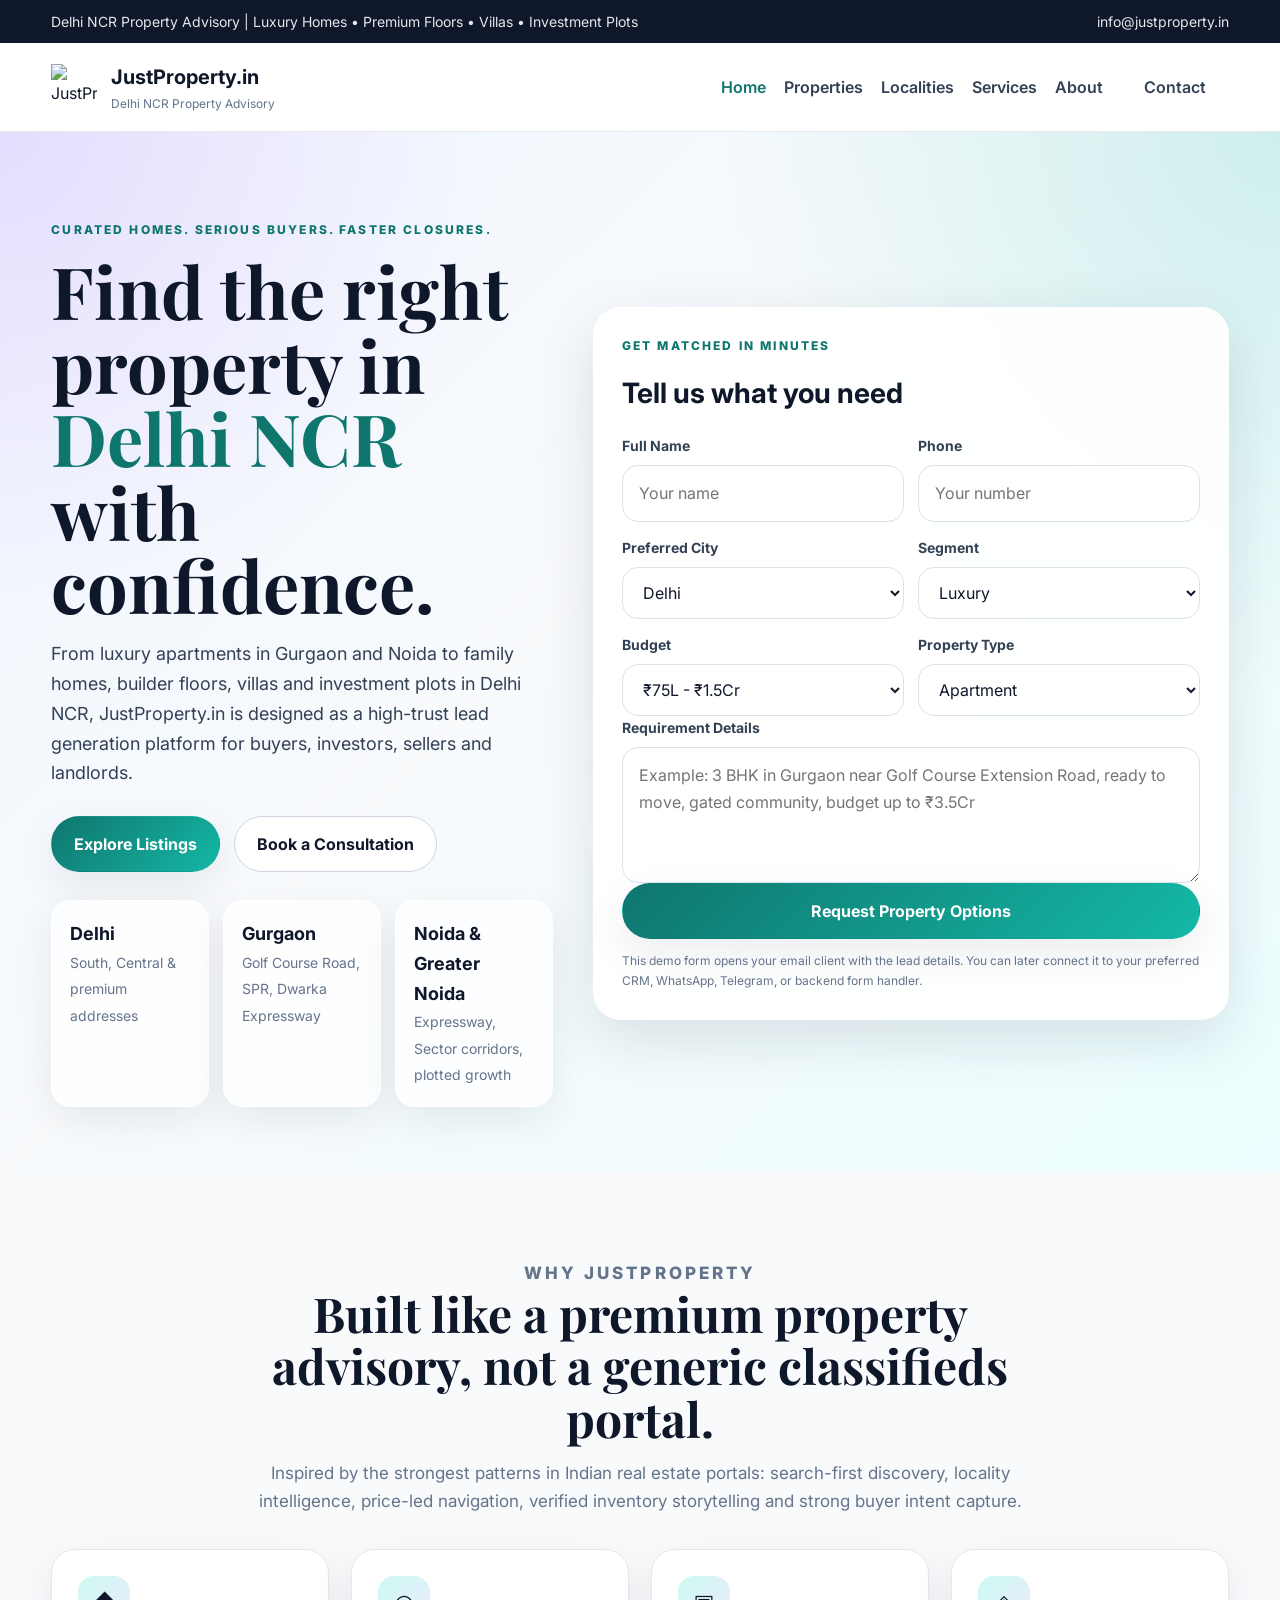
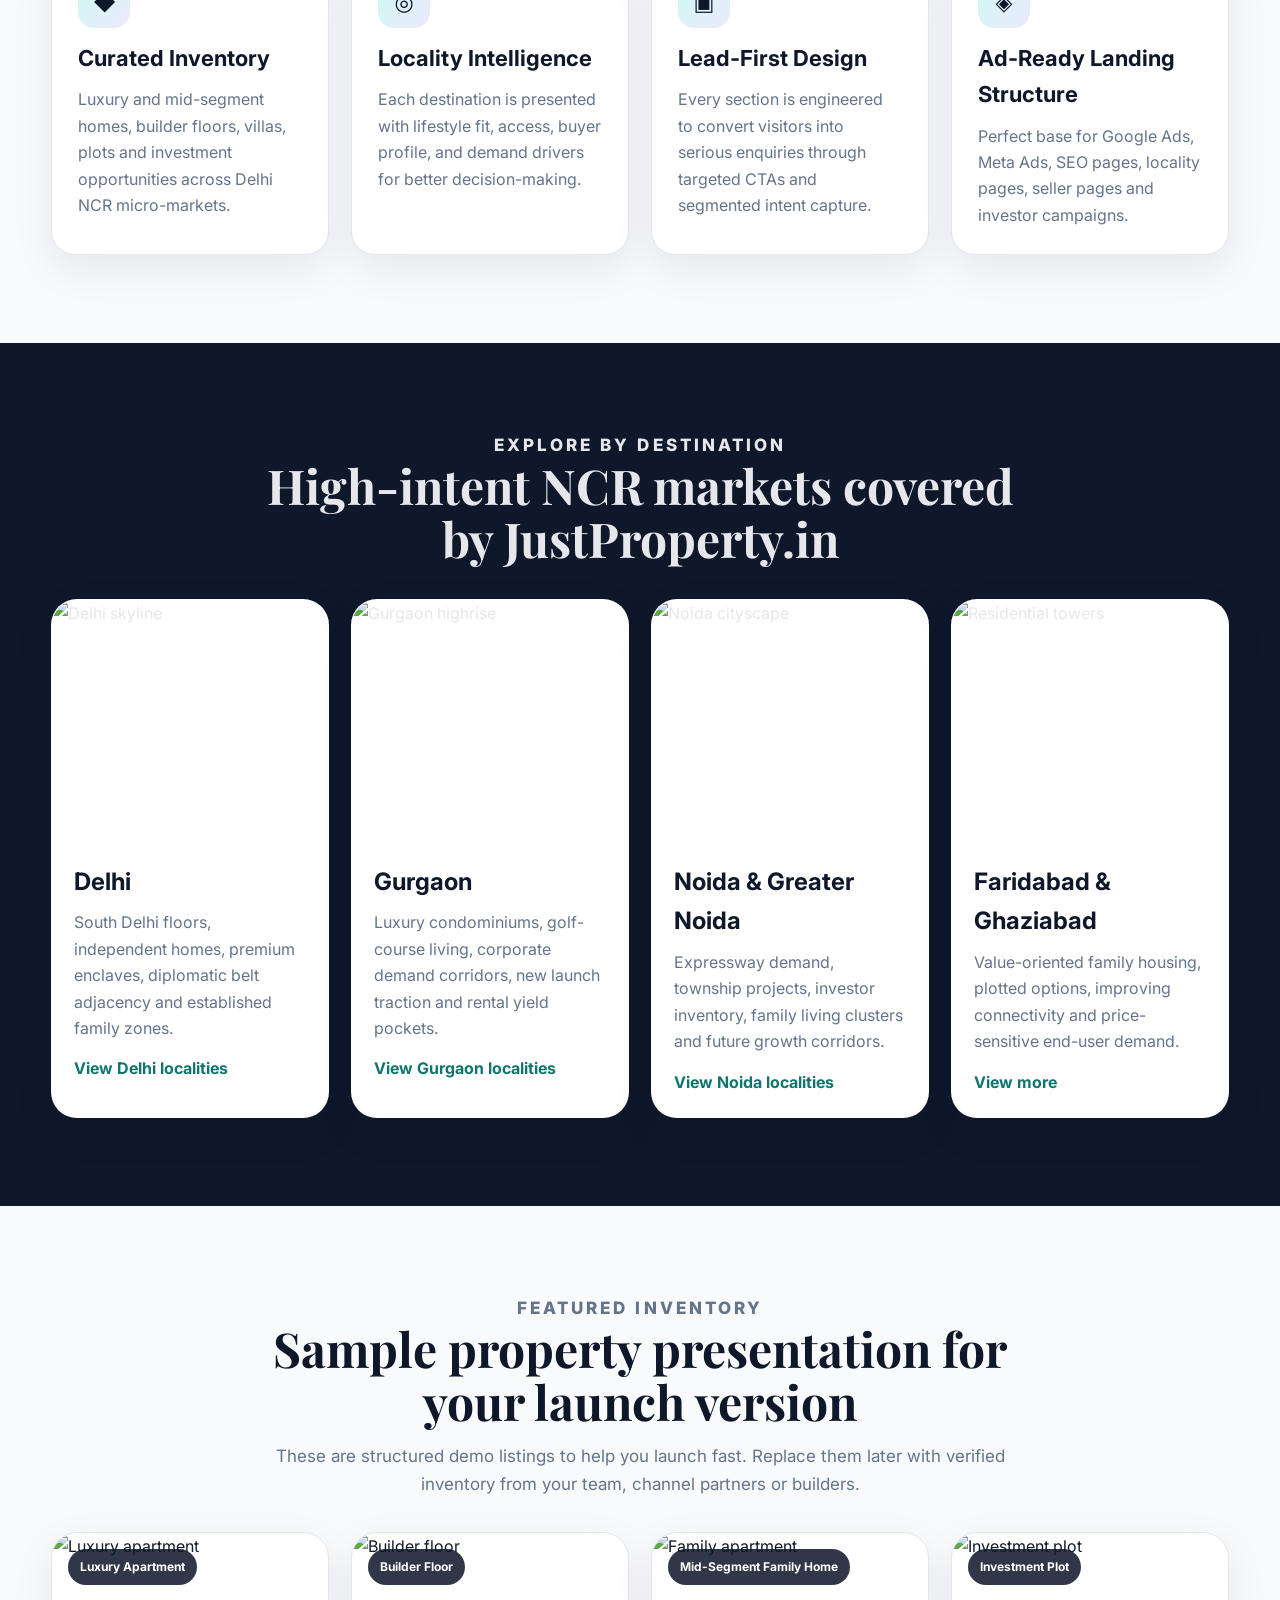
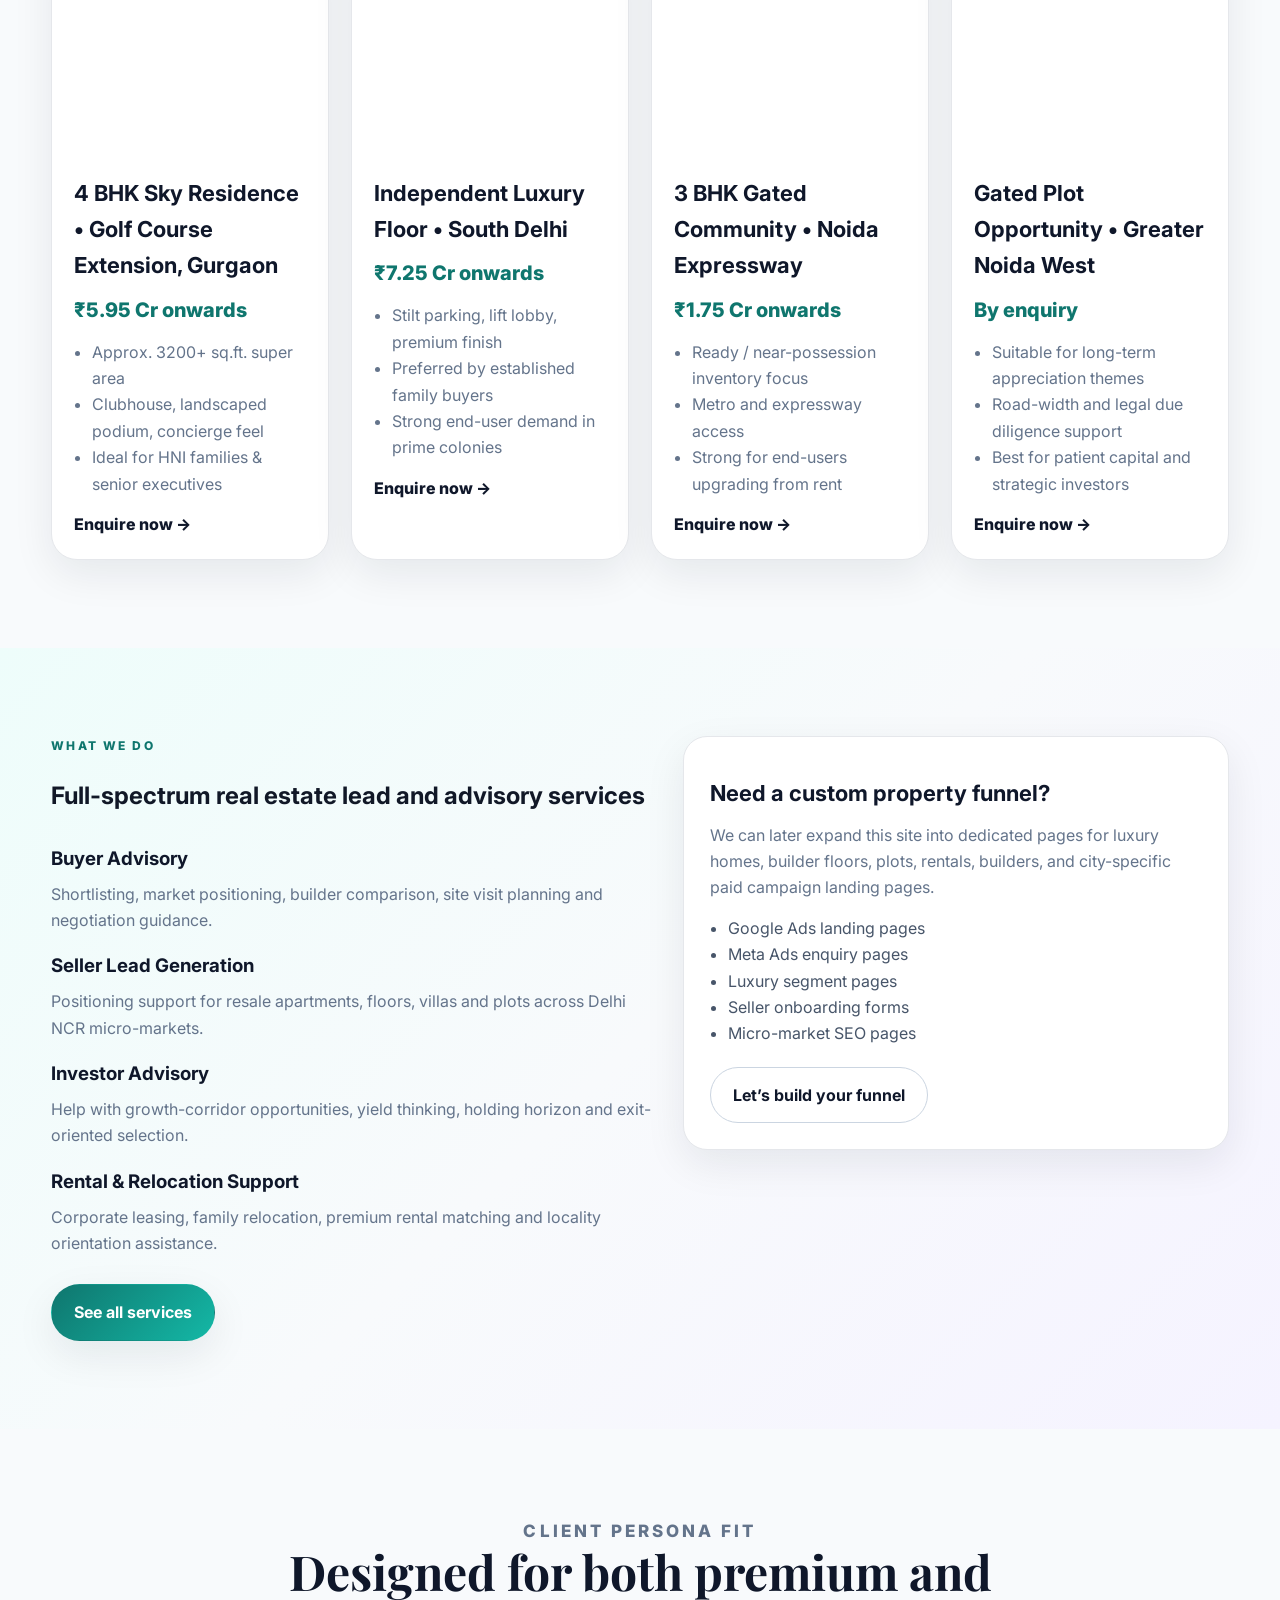
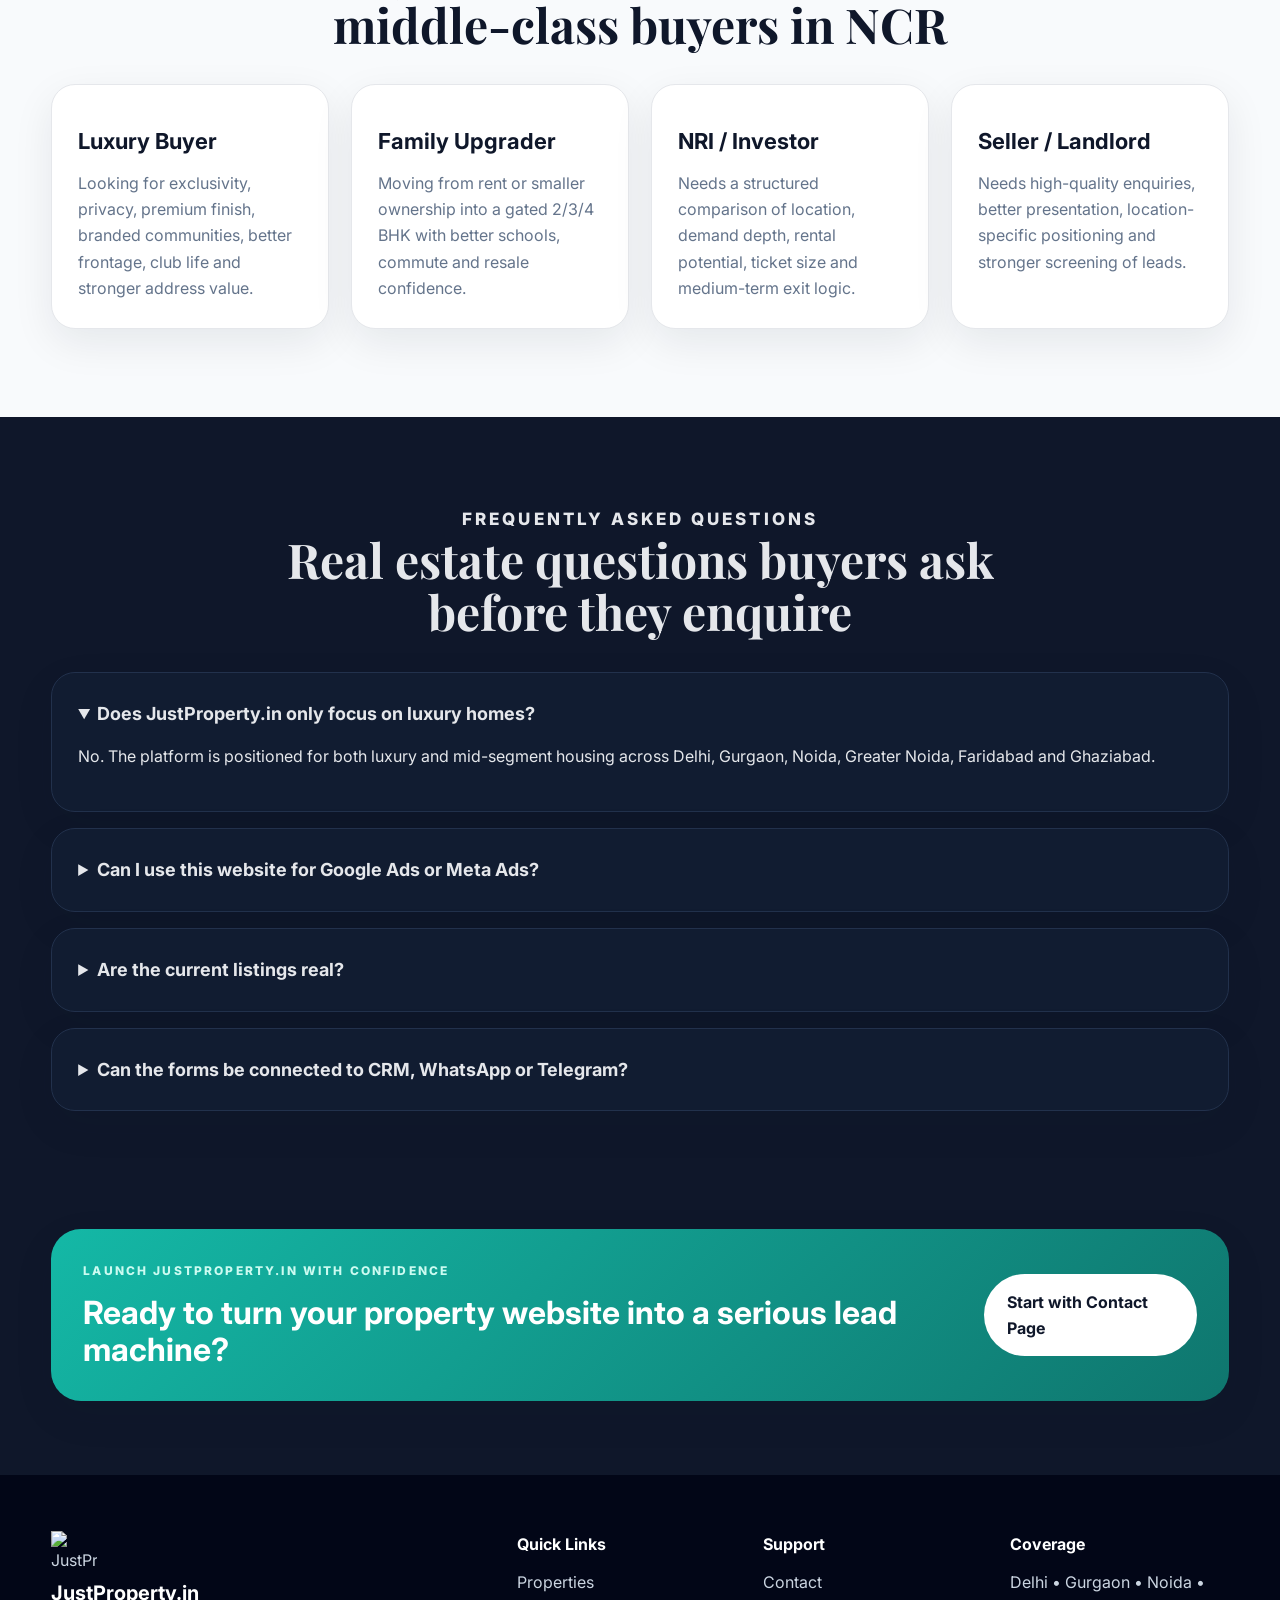
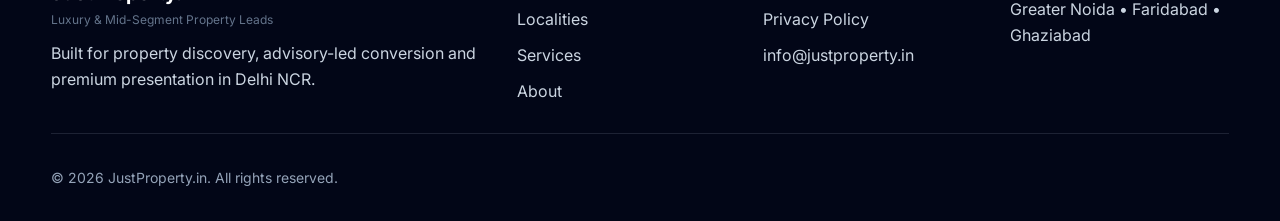
==== index.html @ 758eca89 "Add files via upload" ====
<!DOCTYPE html>
<html lang="en">
<head>
  <meta charset="UTF-8" />
  <meta name="viewport" content="width=device-width, initial-scale=1.0" />
  <title>JustProperty.in | Luxury & Mid-Segment Property Leads in Delhi NCR</title>
  <meta name="description" content="JustProperty.in helps buyers, investors, sellers and landlords discover premium and mid-segment property opportunities across Delhi, Gurgaon, Noida, Greater Noida, Faridabad and Ghaziabad." />
  <link rel="preconnect" href="https://fonts.googleapis.com">
  <link rel="preconnect" href="https://fonts.gstatic.com" crossorigin>
  <link href="https://fonts.googleapis.com/css2?family=Inter:wght@400;500;600;700;800&family=Playfair+Display:wght@600;700&display=swap" rel="stylesheet">
  <link rel="stylesheet" href="styles.css" />
</head>
<body>
  <div class="topbar">
    <div class="container topbar-inner">
      <span>Delhi NCR Property Advisory | Luxury Homes • Premium Floors • Villas • Investment Plots</span>
      <a href="mailto:info@justproperty.in">info@justproperty.in</a>
    </div>
  </div>

  <header class="site-header">
    <div class="container nav">
      <a class="brand" href="index.html">
        <img src="assets/logo.svg" alt="JustProperty logo" />
        <div>
          <strong>JustProperty.in</strong>
          <span>Delhi NCR Property Advisory</span>
        </div>
      </a>

      <button class="menu-toggle" aria-label="Toggle menu">☰</button>

      <nav class="nav-links">
        <a href="index.html" class="active">Home</a>
        <a href="properties.html">Properties</a>
        <a href="localities.html">Localities</a>
        <a href="services.html">Services</a>
        <a href="about.html">About</a>
        <a href="contact.html" class="btn btn-light">Contact</a>
      </nav>
    </div>
  </header>

  <main>
    <section class="hero">
      <div class="hero-overlay"></div>
      <div class="container hero-grid">
        <div class="hero-copy reveal">
          <p class="eyebrow">Curated Homes. Serious Buyers. Faster Closures.</p>
          <h1>Find the right property in <span>Delhi NCR</span> with confidence.</h1>
          <p class="hero-text">
            From luxury apartments in Gurgaon and Noida to family homes, builder floors, villas and investment plots in Delhi NCR,
            JustProperty.in is designed as a high-trust lead generation platform for buyers, investors, sellers and landlords.
          </p>

          <div class="hero-actions">
            <a href="properties.html" class="btn btn-primary">Explore Listings</a>
            <a href="contact.html" class="btn btn-secondary">Book a Consultation</a>
          </div>

          <div class="metrics">
            <div class="metric">
              <strong>Delhi</strong>
              <span>South, Central & premium addresses</span>
            </div>
            <div class="metric">
              <strong>Gurgaon</strong>
              <span>Golf Course Road, SPR, Dwarka Expressway</span>
            </div>
            <div class="metric">
              <strong>Noida & Greater Noida</strong>
              <span>Expressway, Sector corridors, plotted growth</span>
            </div>
          </div>
        </div>

        <div class="lead-card reveal delay-1">
          <div class="lead-card-header">
            <p class="eyebrow">Get Matched in Minutes</p>
            <h2>Tell us what you need</h2>
          </div>

          <form id="heroLeadForm" class="lead-form">
            <div class="form-grid">
              <div class="field">
                <label for="name">Full Name</label>
                <input id="name" name="name" type="text" placeholder="Your name" required />
              </div>
              <div class="field">
                <label for="phone">Phone</label>
                <input id="phone" name="phone" type="tel" placeholder="Your number" required />
              </div>
              <div class="field">
                <label for="city">Preferred City</label>
                <select id="city" name="city">
                  <option>Delhi</option>
                  <option>Gurgaon</option>
                  <option>Noida</option>
                  <option>Greater Noida</option>
                  <option>Faridabad</option>
                  <option>Ghaziabad</option>
                </select>
              </div>
              <div class="field">
                <label for="segment">Segment</label>
                <select id="segment" name="segment">
                  <option>Luxury</option>
                  <option>Upper Mid</option>
                  <option>Mid Segment</option>
                  <option>Investment</option>
                  <option>Rental</option>
                </select>
              </div>
              <div class="field">
                <label for="budget">Budget</label>
                <select id="budget" name="budget">
                  <option>₹75L - ₹1.5Cr</option>
                  <option>₹1.5Cr - ₹3Cr</option>
                  <option>₹3Cr - ₹5Cr</option>
                  <option>₹5Cr - ₹10Cr</option>
                  <option>₹10Cr+</option>
                </select>
              </div>
              <div class="field">
                <label for="propertyType">Property Type</label>
                <select id="propertyType" name="propertyType">
                  <option>Apartment</option>
                  <option>Builder Floor</option>
                  <option>Villa</option>
                  <option>Penthouse</option>
                  <option>Plot / Land</option>
                  <option>Commercial</option>
                </select>
              </div>
            </div>

            <div class="field">
              <label for="requirement">Requirement Details</label>
              <textarea id="requirement" name="requirement" rows="4" placeholder="Example: 3 BHK in Gurgaon near Golf Course Extension Road, ready to move, gated community, budget up to ₹3.5Cr"></textarea>
            </div>

            <button type="submit" class="btn btn-primary full">Request Property Options</button>
            <p class="form-note">This demo form opens your email client with the lead details. You can later connect it to your preferred CRM, WhatsApp, Telegram, or backend form handler.</p>
          </form>
        </div>
      </div>
    </section>

    <section class="section">
      <div class="container">
        <div class="section-heading reveal">
          <p class="eyebrow">Why JustProperty</p>
          <h2>Built like a premium property advisory, not a generic classifieds portal.</h2>
          <p>Inspired by the strongest patterns in Indian real estate portals: search-first discovery, locality intelligence, price-led navigation, verified inventory storytelling and strong buyer intent capture.</p>
        </div>

        <div class="cards grid-4">
          <article class="card reveal">
            <div class="icon">◆</div>
            <h3>Curated Inventory</h3>
            <p>Luxury and mid-segment homes, builder floors, villas, plots and investment opportunities across Delhi NCR micro-markets.</p>
          </article>
          <article class="card reveal delay-1">
            <div class="icon">◎</div>
            <h3>Locality Intelligence</h3>
            <p>Each destination is presented with lifestyle fit, access, buyer profile, and demand drivers for better decision-making.</p>
          </article>
          <article class="card reveal delay-2">
            <div class="icon">▣</div>
            <h3>Lead-First Design</h3>
            <p>Every section is engineered to convert visitors into serious enquiries through targeted CTAs and segmented intent capture.</p>
          </article>
          <article class="card reveal delay-3">
            <div class="icon">◈</div>
            <h3>Ad-Ready Landing Structure</h3>
            <p>Perfect base for Google Ads, Meta Ads, SEO pages, locality pages, seller pages and investor campaigns.</p>
          </article>
        </div>
      </div>
    </section>

    <section class="section section-dark">
      <div class="container">
        <div class="section-heading reveal">
          <p class="eyebrow">Explore By Destination</p>
          <h2>High-intent NCR markets covered by JustProperty.in</h2>
        </div>

        <div class="locality-grid">
          <article class="locality-card reveal">
            <img src="https://images.unsplash.com/photo-1486406146926-c627a92ad1ab?auto=format&fit=crop&w=1200&q=80" alt="Delhi skyline" />
            <div class="locality-content">
              <h3>Delhi</h3>
              <p>South Delhi floors, independent homes, premium enclaves, diplomatic belt adjacency and established family zones.</p>
              <a href="localities.html#delhi">View Delhi localities</a>
            </div>
          </article>
          <article class="locality-card reveal delay-1">
            <img src="https://images.unsplash.com/photo-1460317442991-0ec209397118?auto=format&fit=crop&w=1200&q=80" alt="Gurgaon highrise" />
            <div class="locality-content">
              <h3>Gurgaon</h3>
              <p>Luxury condominiums, golf-course living, corporate demand corridors, new launch traction and rental yield pockets.</p>
              <a href="localities.html#gurgaon">View Gurgaon localities</a>
            </div>
          </article>
          <article class="locality-card reveal delay-2">
            <img src="https://images.unsplash.com/photo-1511818966892-d7d671e672a2?auto=format&fit=crop&w=1200&q=80" alt="Noida cityscape" />
            <div class="locality-content">
              <h3>Noida & Greater Noida</h3>
              <p>Expressway demand, township projects, investor inventory, family living clusters and future growth corridors.</p>
              <a href="localities.html#noida">View Noida localities</a>
            </div>
          </article>
          <article class="locality-card reveal delay-3">
            <img src="https://images.unsplash.com/photo-1523217582562-09d0def993a6?auto=format&fit=crop&w=1200&q=80" alt="Residential towers" />
            <div class="locality-content">
              <h3>Faridabad & Ghaziabad</h3>
              <p>Value-oriented family housing, plotted options, improving connectivity and price-sensitive end-user demand.</p>
              <a href="localities.html#faridabad">View more</a>
            </div>
          </article>
        </div>
      </div>
    </section>

    <section class="section">
      <div class="container">
        <div class="section-heading reveal">
          <p class="eyebrow">Featured Inventory</p>
          <h2>Sample property presentation for your launch version</h2>
          <p>These are structured demo listings to help you launch fast. Replace them later with verified inventory from your team, channel partners or builders.</p>
        </div>

        <div class="listing-grid">
          <article class="listing-card reveal">
            <span class="badge">Luxury Apartment</span>
            <img src="https://images.unsplash.com/photo-1502672260266-1c1ef2d93688?auto=format&fit=crop&w=1200&q=80" alt="Luxury apartment" />
            <div class="listing-body">
              <h3>4 BHK Sky Residence • Golf Course Extension, Gurgaon</h3>
              <p class="price">₹5.95 Cr onwards</p>
              <ul>
                <li>Approx. 3200+ sq.ft. super area</li>
                <li>Clubhouse, landscaped podium, concierge feel</li>
                <li>Ideal for HNI families & senior executives</li>
              </ul>
              <a class="link-arrow" href="contact.html">Enquire now →</a>
            </div>
          </article>

          <article class="listing-card reveal delay-1">
            <span class="badge">Builder Floor</span>
            <img src="https://images.unsplash.com/photo-1600585154526-990dced4db0d?auto=format&fit=crop&w=1200&q=80" alt="Builder floor" />
            <div class="listing-body">
              <h3>Independent Luxury Floor • South Delhi</h3>
              <p class="price">₹7.25 Cr onwards</p>
              <ul>
                <li>Stilt parking, lift lobby, premium finish</li>
                <li>Preferred by established family buyers</li>
                <li>Strong end-user demand in prime colonies</li>
              </ul>
              <a class="link-arrow" href="contact.html">Enquire now →</a>
            </div>
          </article>

          <article class="listing-card reveal delay-2">
            <span class="badge">Mid-Segment Family Home</span>
            <img src="https://images.unsplash.com/photo-1576941089067-2de3c901e126?auto=format&fit=crop&w=1200&q=80" alt="Family apartment" />
            <div class="listing-body">
              <h3>3 BHK Gated Community • Noida Expressway</h3>
              <p class="price">₹1.75 Cr onwards</p>
              <ul>
                <li>Ready / near-possession inventory focus</li>
                <li>Metro and expressway access</li>
                <li>Strong for end-users upgrading from rent</li>
              </ul>
              <a class="link-arrow" href="contact.html">Enquire now →</a>
            </div>
          </article>

          <article class="listing-card reveal delay-3">
            <span class="badge">Investment Plot</span>
            <img src="https://images.unsplash.com/photo-1500382017468-9049fed747ef?auto=format&fit=crop&w=1200&q=80" alt="Investment plot" />
            <div class="listing-body">
              <h3>Gated Plot Opportunity • Greater Noida West</h3>
              <p class="price">By enquiry</p>
              <ul>
                <li>Suitable for long-term appreciation themes</li>
                <li>Road-width and legal due diligence support</li>
                <li>Best for patient capital and strategic investors</li>
              </ul>
              <a class="link-arrow" href="contact.html">Enquire now →</a>
            </div>
          </article>
        </div>
      </div>
    </section>

    <section class="section section-accent">
      <div class="container two-col">
        <div class="reveal">
          <p class="eyebrow">What We Do</p>
          <h2>Full-spectrum real estate lead and advisory services</h2>
          <div class="service-list">
            <div>
              <h3>Buyer Advisory</h3>
              <p>Shortlisting, market positioning, builder comparison, site visit planning and negotiation guidance.</p>
            </div>
            <div>
              <h3>Seller Lead Generation</h3>
              <p>Positioning support for resale apartments, floors, villas and plots across Delhi NCR micro-markets.</p>
            </div>
            <div>
              <h3>Investor Advisory</h3>
              <p>Help with growth-corridor opportunities, yield thinking, holding horizon and exit-oriented selection.</p>
            </div>
            <div>
              <h3>Rental & Relocation Support</h3>
              <p>Corporate leasing, family relocation, premium rental matching and locality orientation assistance.</p>
            </div>
          </div>
          <a href="services.html" class="btn btn-primary">See all services</a>
        </div>

        <div class="consult-box reveal delay-1">
          <h3>Need a custom property funnel?</h3>
          <p>We can later expand this site into dedicated pages for luxury homes, builder floors, plots, rentals, builders, and city-specific paid campaign landing pages.</p>
          <ul>
            <li>Google Ads landing pages</li>
            <li>Meta Ads enquiry pages</li>
            <li>Luxury segment pages</li>
            <li>Seller onboarding forms</li>
            <li>Micro-market SEO pages</li>
          </ul>
          <a href="contact.html" class="btn btn-secondary">Let’s build your funnel</a>
        </div>
      </div>
    </section>

    <section class="section">
      <div class="container">
        <div class="section-heading reveal">
          <p class="eyebrow">Client Persona Fit</p>
          <h2>Designed for both premium and middle-class buyers in NCR</h2>
        </div>

        <div class="persona-grid">
          <article class="persona-card reveal">
            <h3>Luxury Buyer</h3>
            <p>Looking for exclusivity, privacy, premium finish, branded communities, better frontage, club life and stronger address value.</p>
          </article>
          <article class="persona-card reveal delay-1">
            <h3>Family Upgrader</h3>
            <p>Moving from rent or smaller ownership into a gated 2/3/4 BHK with better schools, commute and resale confidence.</p>
          </article>
          <article class="persona-card reveal delay-2">
            <h3>NRI / Investor</h3>
            <p>Needs a structured comparison of location, demand depth, rental potential, ticket size and medium-term exit logic.</p>
          </article>
          <article class="persona-card reveal delay-3">
            <h3>Seller / Landlord</h3>
            <p>Needs high-quality enquiries, better presentation, location-specific positioning and stronger screening of leads.</p>
          </article>
        </div>
      </div>
    </section>

    <section class="section section-dark">
      <div class="container">
        <div class="section-heading reveal">
          <p class="eyebrow">Frequently Asked Questions</p>
          <h2>Real estate questions buyers ask before they enquire</h2>
        </div>

        <div class="faq-group">
          <details class="faq-item reveal" open>
            <summary>Does JustProperty.in only focus on luxury homes?</summary>
            <p>No. The platform is positioned for both luxury and mid-segment housing across Delhi, Gurgaon, Noida, Greater Noida, Faridabad and Ghaziabad.</p>
          </details>
          <details class="faq-item reveal delay-1">
            <summary>Can I use this website for Google Ads or Meta Ads?</summary>
            <p>Yes. The structure is intentionally landing-page friendly, with lead capture, locality pages, property showcase blocks and clear CTAs.</p>
          </details>
          <details class="faq-item reveal delay-2">
            <summary>Are the current listings real?</summary>
            <p>The launch pack includes demo listings for presentation. Before publishing live campaigns, replace these with your verified inventory and approved media.</p>
          </details>
          <details class="faq-item reveal delay-3">
            <summary>Can the forms be connected to CRM, WhatsApp or Telegram?</summary>
            <p>Yes. This starter version is static for easy GitHub deployment. In the next step, forms can be connected to Formspree, Netlify Forms, Google Sheets, Telegram, WhatsApp or your custom backend.</p>
          </details>
        </div>
      </div>
    </section>

    <section class="cta-band">
      <div class="container cta-band-inner">
        <div>
          <p class="eyebrow">Launch JustProperty.in with confidence</p>
          <h2>Ready to turn your property website into a serious lead machine?</h2>
        </div>
        <a href="contact.html" class="btn btn-light">Start with Contact Page</a>
      </div>
    </section>
  </main>

  <footer class="site-footer">
    <div class="container footer-grid">
      <div>
        <a class="brand footer-brand" href="index.html">
          <img src="assets/logo.svg" alt="JustProperty logo" />
          <div>
            <strong>JustProperty.in</strong>
            <span>Luxury & Mid-Segment Property Leads</span>
          </div>
        </a>
        <p>Built for property discovery, advisory-led conversion and premium presentation in Delhi NCR.</p>
      </div>

      <div>
        <h4>Quick Links</h4>
        <a href="properties.html">Properties</a>
        <a href="localities.html">Localities</a>
        <a href="services.html">Services</a>
        <a href="about.html">About</a>
      </div>

      <div>
        <h4>Support</h4>
        <a href="contact.html">Contact</a>
        <a href="privacy-policy.html">Privacy Policy</a>
        <a href="mailto:info@justproperty.in">info@justproperty.in</a>
      </div>

      <div>
        <h4>Coverage</h4>
        <p>Delhi • Gurgaon • Noida • Greater Noida • Faridabad • Ghaziabad</p>
      </div>
    </div>
    <div class="container footer-bottom">
      <p>© 2026 JustProperty.in. All rights reserved.</p>
    </div>
  </footer>

  <script src="script.js"></script>
</body>
</html>
---- styles.css ----
*{box-sizing:border-box}html{scroll-behavior:smooth}body{margin:0;font-family:Inter,system-ui,-apple-system,BlinkMacSystemFont,"Segoe UI",sans-serif;color:#111827;background:#f8fafc;line-height:1.65}img{max-width:100%;display:block}a{text-decoration:none;color:inherit}button,input,select,textarea{font:inherit}
:root{--bg:#f8fafc;--surface:#ffffff;--text:#111827;--muted:#6b7280;--line:#e5e7eb;--primary:#0f766e;--primary-dark:#115e59;--secondary:#0f172a;--accent:#c084fc;--gold:#d4a017;--shadow:0 14px 40px rgba(15,23,42,.08);--radius:22px}
.container{width:min(1180px,92vw);margin:0 auto}
.topbar{background:#0f172a;color:#e5e7eb;font-size:14px}
.topbar-inner{display:flex;justify-content:space-between;gap:20px;padding:10px 0}
.site-header{position:sticky;top:0;z-index:50;background:rgba(255,255,255,.92);backdrop-filter:blur(12px);border-bottom:1px solid rgba(229,231,235,.9)}
.nav{display:flex;align-items:center;justify-content:space-between;padding:16px 0;gap:24px}
.brand{display:flex;align-items:center;gap:14px}
.brand img{width:46px;height:46px}
.brand strong{display:block;font-size:20px;color:#0f172a}
.brand span{display:block;font-size:12px;color:#64748b}
.nav-links{display:flex;align-items:center;gap:18px}
.nav-links a{color:#334155;font-weight:600}
.nav-links a.active{color:var(--primary)}
.menu-toggle{display:none;border:1px solid var(--line);border-radius:12px;padding:10px 12px;background:#fff}

.btn{display:inline-flex;align-items:center;justify-content:center;gap:8px;border-radius:999px;padding:14px 22px;font-weight:700;transition:.25s ease;border:1px solid transparent}
.btn:hover{transform:translateY(-2px)}
.btn-primary{background:linear-gradient(135deg,var(--primary),#14b8a6);color:#fff;box-shadow:var(--shadow)}
.btn-secondary{background:#fff;color:#0f172a;border-color:#cbd5e1}
.btn-light{background:#fff;color:#0f172a}
.full{width:100%}

.hero{position:relative;overflow:hidden;padding:88px 0 64px;background:
radial-gradient(circle at top left, rgba(192,132,252,.22), transparent 30%),
radial-gradient(circle at top right, rgba(20,184,166,.18), transparent 34%),
linear-gradient(135deg,#eff6ff 0%,#f8fafc 45%,#ecfeff 100%)}
.hero-overlay{position:absolute;inset:0;background-image:linear-gradient(rgba(255,255,255,.2),rgba(255,255,255,.2)),url('https://images.unsplash.com/photo-1460317442991-0ec209397118?auto=format&fit=crop&w=1600&q=80');background-size:cover;background-position:center;opacity:.08}
.hero-grid{position:relative;display:grid;grid-template-columns:1.15fr .85fr;gap:40px;align-items:center}
.eyebrow{text-transform:uppercase;letter-spacing:.18em;font-size:12px;font-weight:800;color:var(--primary);margin:0 0 14px}
.hero h1{font-family:"Playfair Display",serif;font-size:clamp(42px,6vw,72px);line-height:1.02;margin:0 0 18px;color:#0f172a}
.hero h1 span{color:var(--primary)}
.hero-text{font-size:18px;color:#334155;max-width:700px}
.hero-actions{display:flex;gap:14px;flex-wrap:wrap;margin:28px 0}
.metrics{display:grid;grid-template-columns:repeat(3,1fr);gap:14px;margin-top:26px}
.metric{padding:18px;background:rgba(255,255,255,.8);border:1px solid rgba(255,255,255,.8);box-shadow:var(--shadow);border-radius:20px}
.metric strong{display:block;font-size:18px;color:#0f172a}
.metric span{color:#64748b;font-size:14px}

.lead-card{background:rgba(255,255,255,.92);border:1px solid rgba(255,255,255,.9);box-shadow:0 20px 60px rgba(15,23,42,.12);padding:28px;border-radius:28px}
.lead-card h2{margin:0;font-size:28px;color:#0f172a}
.lead-form{margin-top:18px}
.form-grid{display:grid;grid-template-columns:repeat(2,1fr);gap:14px}
.field{display:flex;flex-direction:column;gap:8px}
.field label{font-size:14px;font-weight:700;color:#334155}
.field input,.field select,.field textarea{padding:14px 16px;border:1px solid #dbe3ec;border-radius:16px;background:#fff;color:#0f172a}
.field input:focus,.field select:focus,.field textarea:focus{outline:none;border-color:#14b8a6;box-shadow:0 0 0 4px rgba(20,184,166,.12)}
.form-note{font-size:12px;color:#64748b;margin:12px 0 0}

.section{padding:88px 0}
.section-dark{background:#0f172a;color:#e5e7eb}
.section-dark .section-heading h2,.section-dark .section-heading p,.section-dark .faq-item summary,.section-dark .faq-item p{color:#e5e7eb}
.section-dark .card,.section-dark .faq-item{background:#111c31;border-color:#22314c}
.section-accent{background:linear-gradient(135deg,#eefdfb,#f8fafc,#f5f3ff)}
.section-heading{max-width:780px;margin:0 auto 34px;text-align:center}
.section-heading h2{font-size:clamp(30px,4vw,48px);line-height:1.1;margin:0 0 14px;font-family:"Playfair Display",serif;color:#0f172a}
.section-heading p{margin:0;color:#64748b;font-size:17px}
.cards,.listing-grid,.persona-grid{display:grid;gap:22px}
.grid-4{grid-template-columns:repeat(4,1fr)}
.card,.persona-card,.faq-item,.consult-box{background:#fff;border:1px solid var(--line);border-radius:24px;padding:26px;box-shadow:var(--shadow)}
.card h3,.persona-card h3,.consult-box h3{margin:12px 0 10px;font-size:22px;color:#0f172a}
.card p,.persona-card p,.consult-box p{margin:0;color:#64748b}
.icon{width:52px;height:52px;border-radius:16px;display:grid;place-items:center;background:linear-gradient(135deg,#ccfbf1,#ede9fe);font-size:22px;color:#0f172a;font-weight:800}

.locality-grid{display:grid;grid-template-columns:repeat(4,1fr);gap:22px}
.locality-card{overflow:hidden;border-radius:26px;background:#fff;border:1px solid rgba(255,255,255,.06);box-shadow:var(--shadow)}
.locality-card img{height:240px;width:100%;object-fit:cover}
.locality-content{padding:22px}
.locality-content h3{margin:0 0 8px;font-size:24px;color:#0f172a}
.locality-content p{margin:0 0 14px;color:#64748b}
.locality-content a{color:var(--primary);font-weight:700}

.listing-grid{grid-template-columns:repeat(4,1fr)}
.listing-card{overflow:hidden;background:#fff;border:1px solid var(--line);border-radius:26px;box-shadow:var(--shadow);position:relative}
.listing-card img{height:220px;width:100%;object-fit:cover}
.badge{position:absolute;top:16px;left:16px;background:rgba(15,23,42,.86);color:#fff;padding:8px 12px;border-radius:999px;font-size:12px;font-weight:700;z-index:2}
.listing-body{padding:22px}
.listing-body h3{margin:0 0 10px;font-size:22px;color:#0f172a}
.price{font-weight:800;color:var(--primary);font-size:20px;margin:0 0 12px}
.listing-body ul{padding-left:18px;color:#64748b;margin:0 0 14px}
.link-arrow{font-weight:800;color:#0f172a}

.two-col{display:grid;grid-template-columns:1.05fr .95fr;gap:28px;align-items:start}
.service-list{display:grid;gap:18px;margin:28px 0}
.service-list h3{margin:0 0 6px;color:#0f172a}
.service-list p{margin:0;color:#64748b}
.consult-box ul{margin:14px 0 20px;padding-left:18px;color:#475569}

.persona-grid{grid-template-columns:repeat(4,1fr)}
.persona-card{min-height:230px}
.faq-group{display:grid;gap:16px}
.faq-item summary{cursor:pointer;font-weight:700;font-size:18px}
.faq-item p{margin-top:14px;color:#94a3b8}

.cta-band{padding:30px 0 74px;background:#0f172a}
.cta-band-inner{display:flex;align-items:center;justify-content:space-between;gap:20px;background:linear-gradient(135deg,#14b8a6,#0f766e);padding:32px;border-radius:30px;color:#fff;box-shadow:var(--shadow)}
.cta-band-inner h2{margin:6px 0 0;font-size:32px;line-height:1.15}
.cta-band .eyebrow{color:#ccfbf1}

.site-footer{background:#020617;color:#cbd5e1;padding:56px 0 18px}
.footer-grid{display:grid;grid-template-columns:2fr 1fr 1fr 1fr;gap:28px}
.footer-brand strong{color:#fff}
.footer-grid h4{margin:0 0 12px;color:#fff}
.footer-grid a,.footer-grid p{display:block;color:#cbd5e1;margin:0 0 10px}
.footer-bottom{border-top:1px solid rgba(148,163,184,.18);margin-top:18px;padding-top:18px;color:#94a3b8;font-size:14px}

.page-hero{padding:76px 0 38px;background:linear-gradient(135deg,#f8fafc,#eefdfb)}
.page-hero h1{font-family:"Playfair Display",serif;font-size:clamp(36px,5vw,60px);margin:0 0 10px;color:#0f172a}
.page-hero p{max-width:820px;color:#64748b;font-size:18px;margin:0}
.breadcrumb{font-size:14px;color:#64748b;margin-bottom:10px}
.breadcrumb a{color:#0f766e}
.page-grid{display:grid;grid-template-columns:1fr 320px;gap:24px}
.sticky-box{position:sticky;top:96px;background:#fff;border:1px solid var(--line);border-radius:24px;padding:24px;box-shadow:var(--shadow)}
.sticky-box h3{margin-top:0;color:#0f172a}
.sticky-box p,.sticky-box li{color:#64748b}
.sticky-box ul{padding-left:18px}
.info-card{background:#fff;border:1px solid var(--line);border-radius:24px;padding:24px;box-shadow:var(--shadow);margin-bottom:20px}
.info-card h2,.info-card h3{margin-top:0;color:#0f172a}
.info-card p,.info-card li{color:#64748b}
.info-card ul{padding-left:18px}
.info-table{width:100%;border-collapse:collapse}
.info-table td,.info-table th{padding:14px;border-bottom:1px solid #e5e7eb;text-align:left;color:#475569}
.contact-grid{display:grid;grid-template-columns:1fr 1fr;gap:24px}
.contact-panel{background:#fff;border:1px solid var(--line);border-radius:28px;padding:28px;box-shadow:var(--shadow)}
.contact-panel h2{margin-top:0;color:#0f172a}
.map-placeholder{border-radius:20px;background:linear-gradient(135deg,#e0f2fe,#ecfeff,#f5f3ff);padding:30px;min-height:260px;display:flex;align-items:center;justify-content:center;color:#0f172a;font-weight:700;text-align:center}
.notice{padding:16px 18px;background:#ecfeff;border:1px solid #a5f3fc;color:#155e75;border-radius:18px}
.success-banner{display:none;margin-top:14px;padding:14px 16px;border-radius:16px;background:#dcfce7;color:#166534;font-weight:600}
.reveal{opacity:0;transform:translateY(18px);transition:all .7s ease}
.reveal.visible{opacity:1;transform:none}
.delay-1{transition-delay:.1s}.delay-2{transition-delay:.2s}.delay-3{transition-delay:.3s}

@media (max-width:1100px){
  .hero-grid,.two-col,.page-grid,.contact-grid,.grid-4,.locality-grid,.listing-grid,.persona-grid,.footer-grid{grid-template-columns:1fr 1fr}
  .footer-grid > :first-child{grid-column:1/-1}
}
@media (max-width:820px){
  .topbar-inner{flex-direction:column;align-items:flex-start}
  .menu-toggle{display:block}
  .nav-links{display:none;position:absolute;top:84px;right:4vw;background:#fff;border:1px solid var(--line);padding:18px;border-radius:18px;box-shadow:var(--shadow);flex-direction:column;align-items:flex-start;min-width:220px}
  .nav-links.open{display:flex}
  .hero-grid,.metrics,.form-grid,.grid-4,.locality-grid,.listing-grid,.two-col,.persona-grid,.page-grid,.contact-grid,.footer-grid{grid-template-columns:1fr}
  .cta-band-inner{flex-direction:column;align-items:flex-start}
  .hero{padding-top:58px}
}
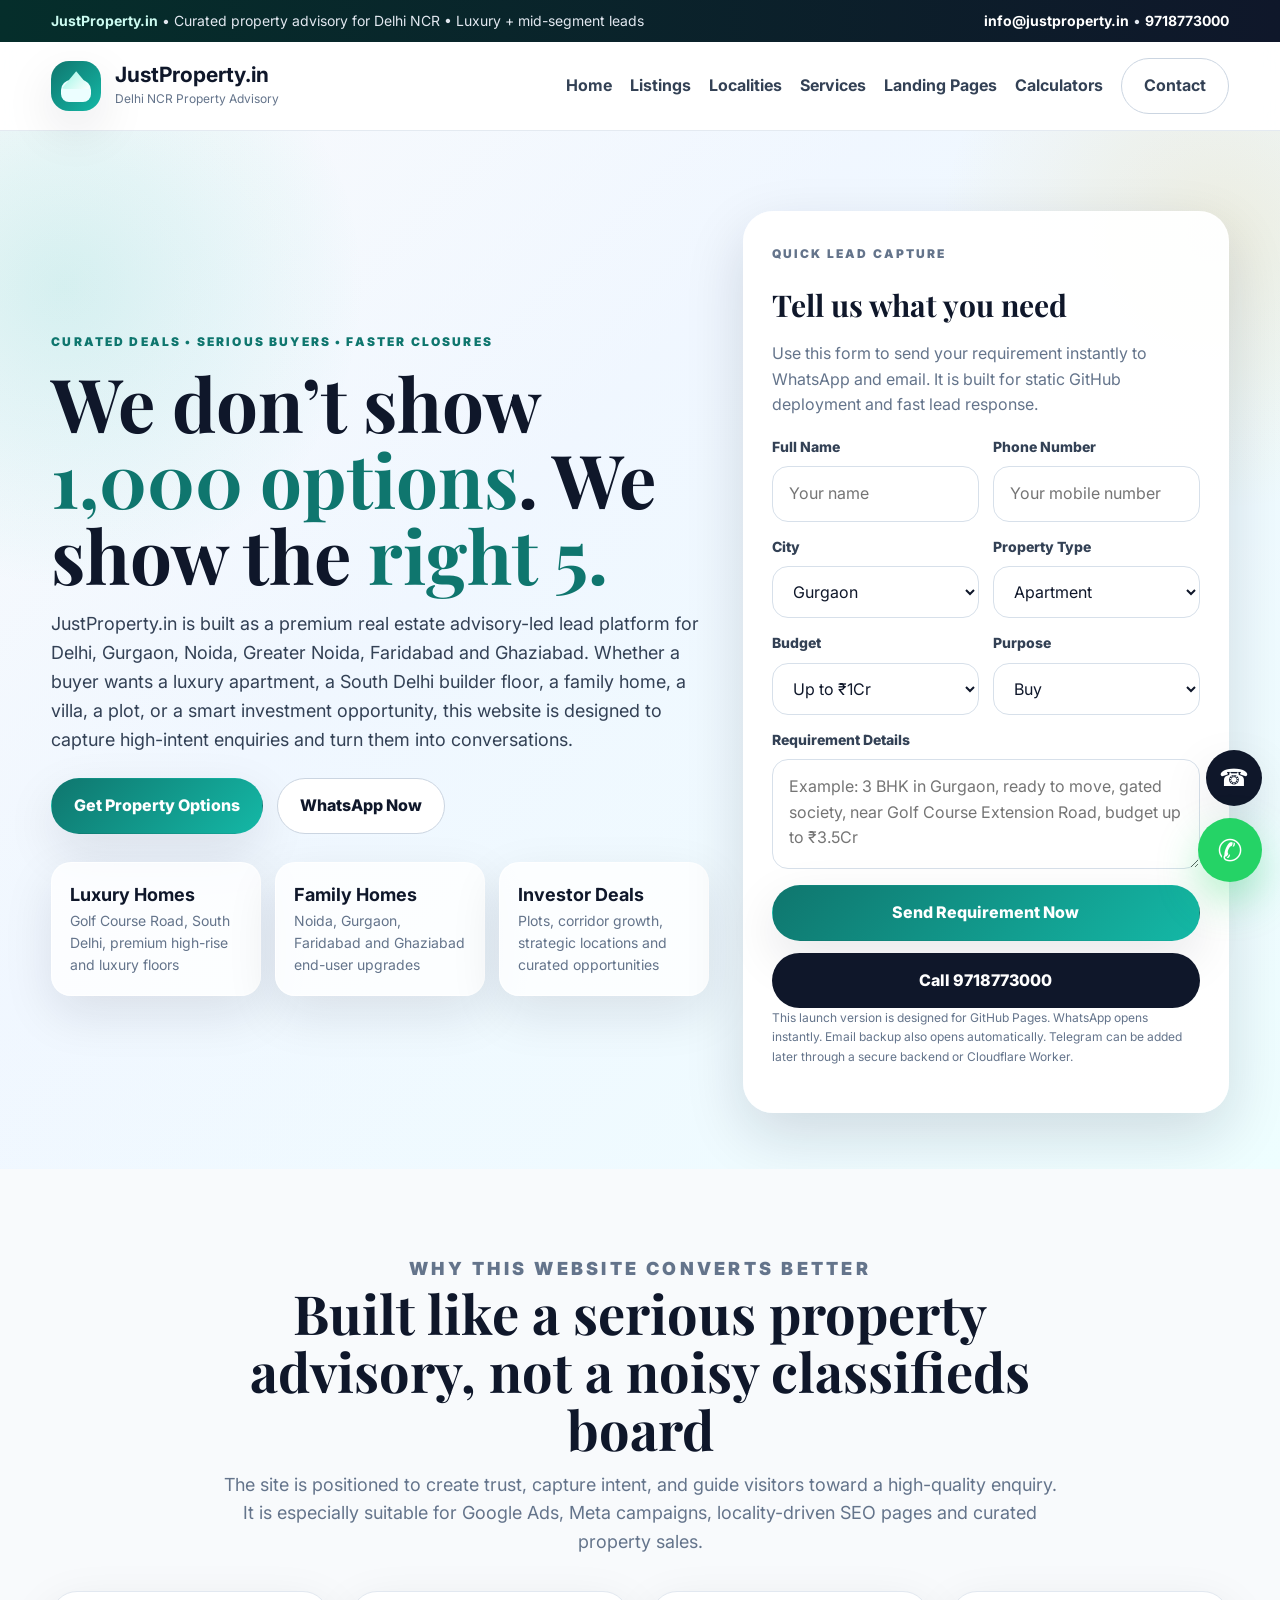
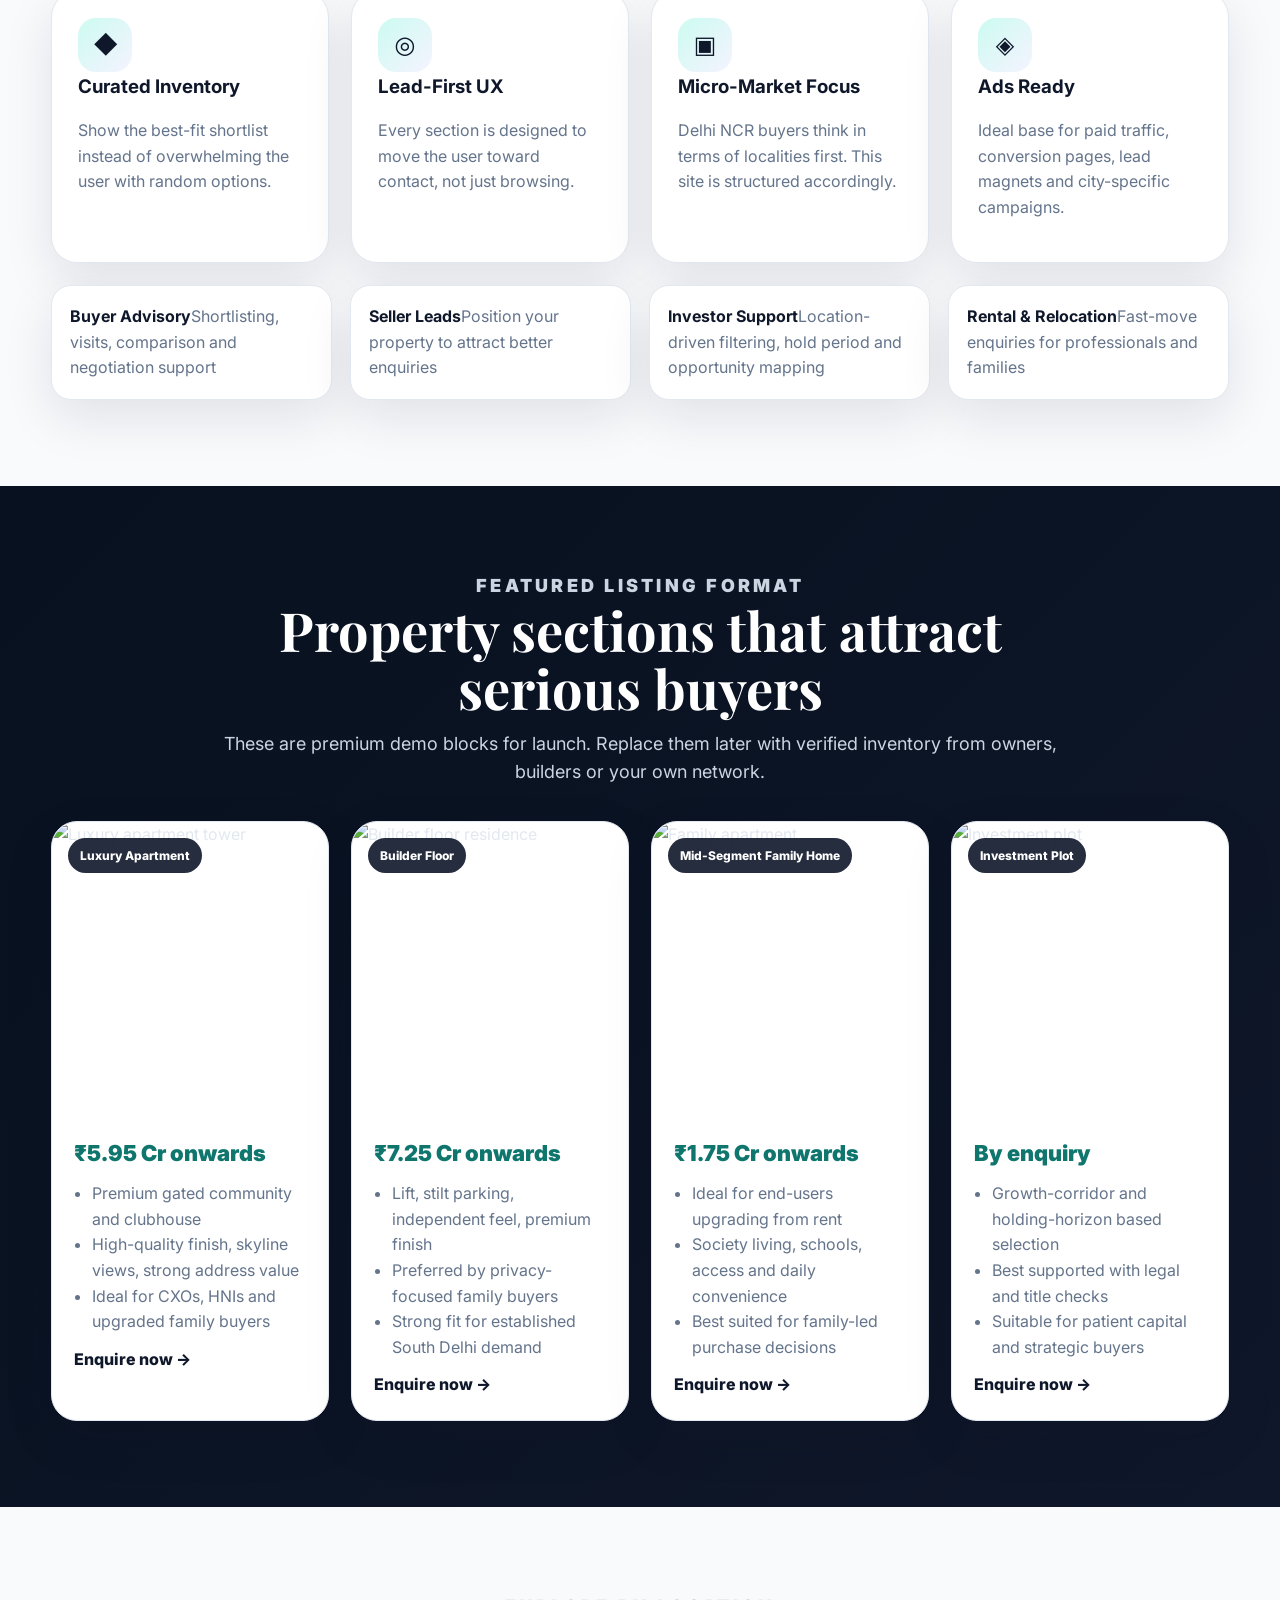
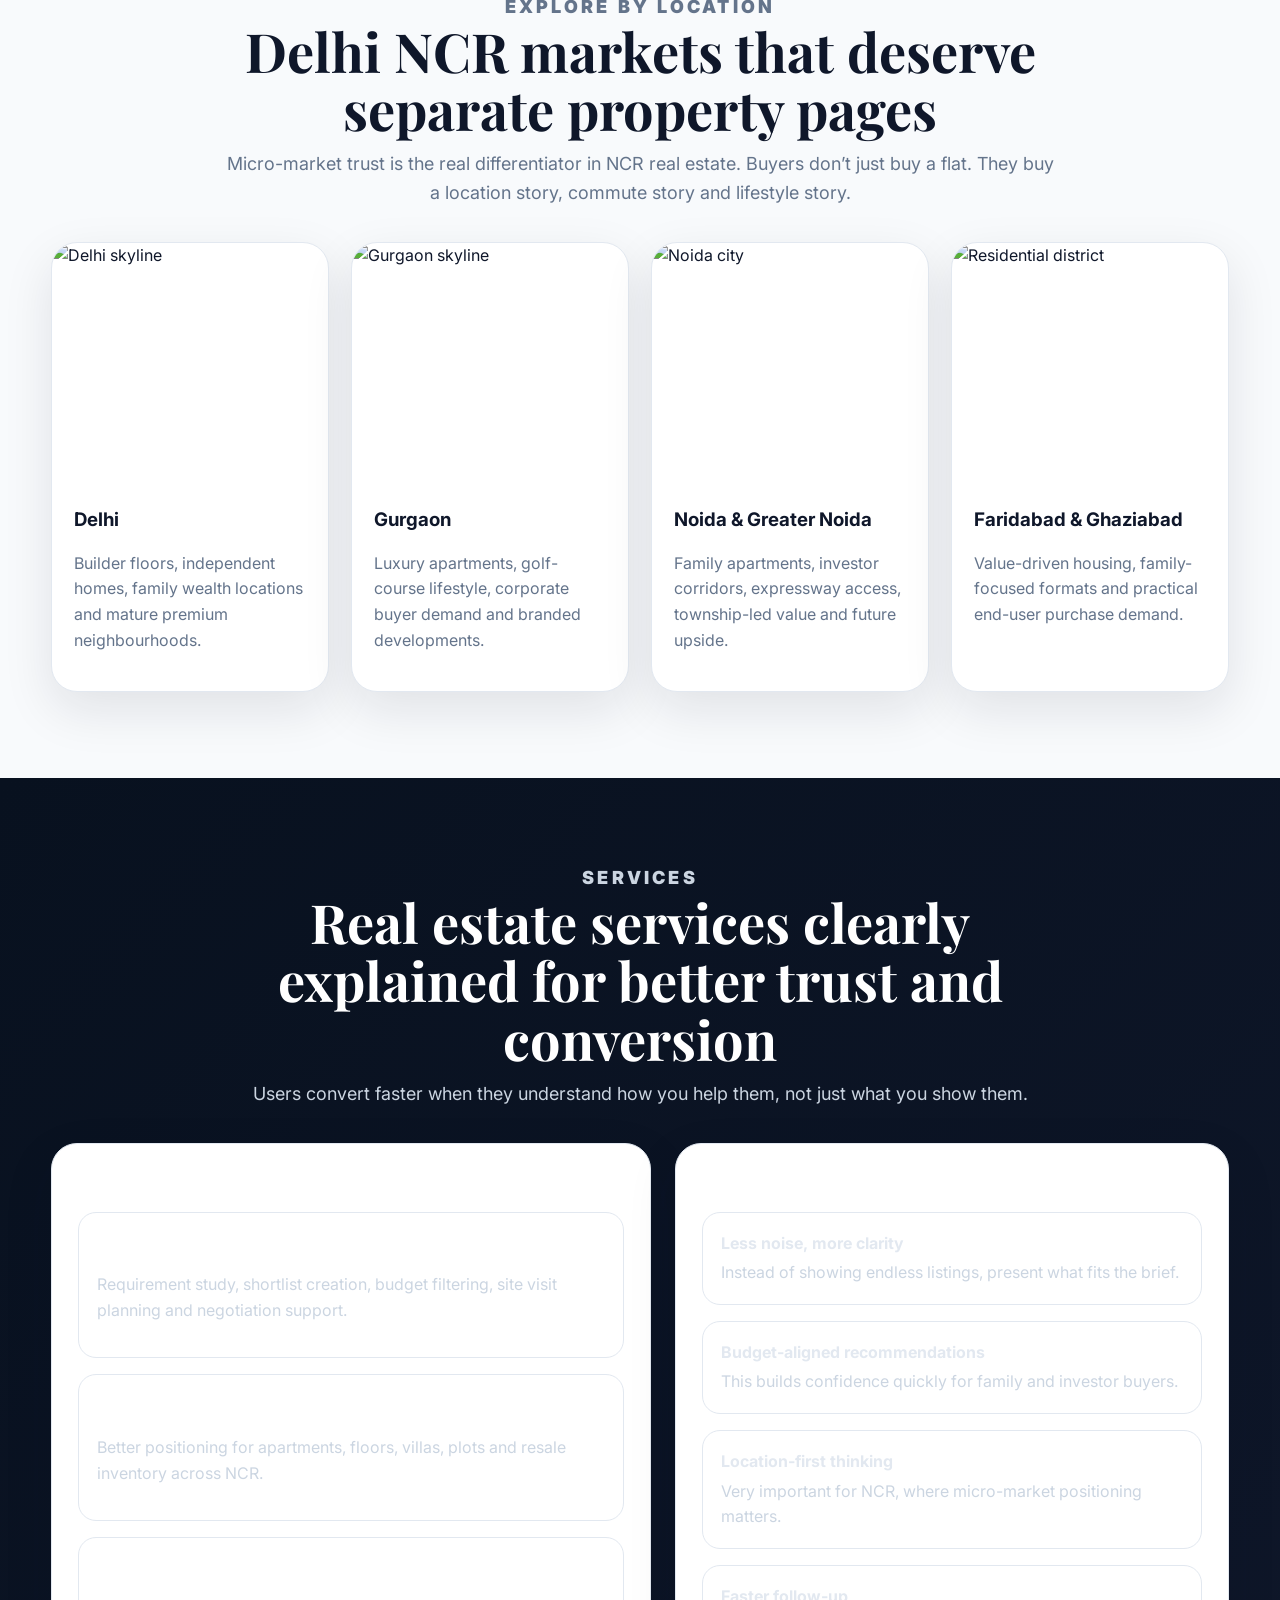
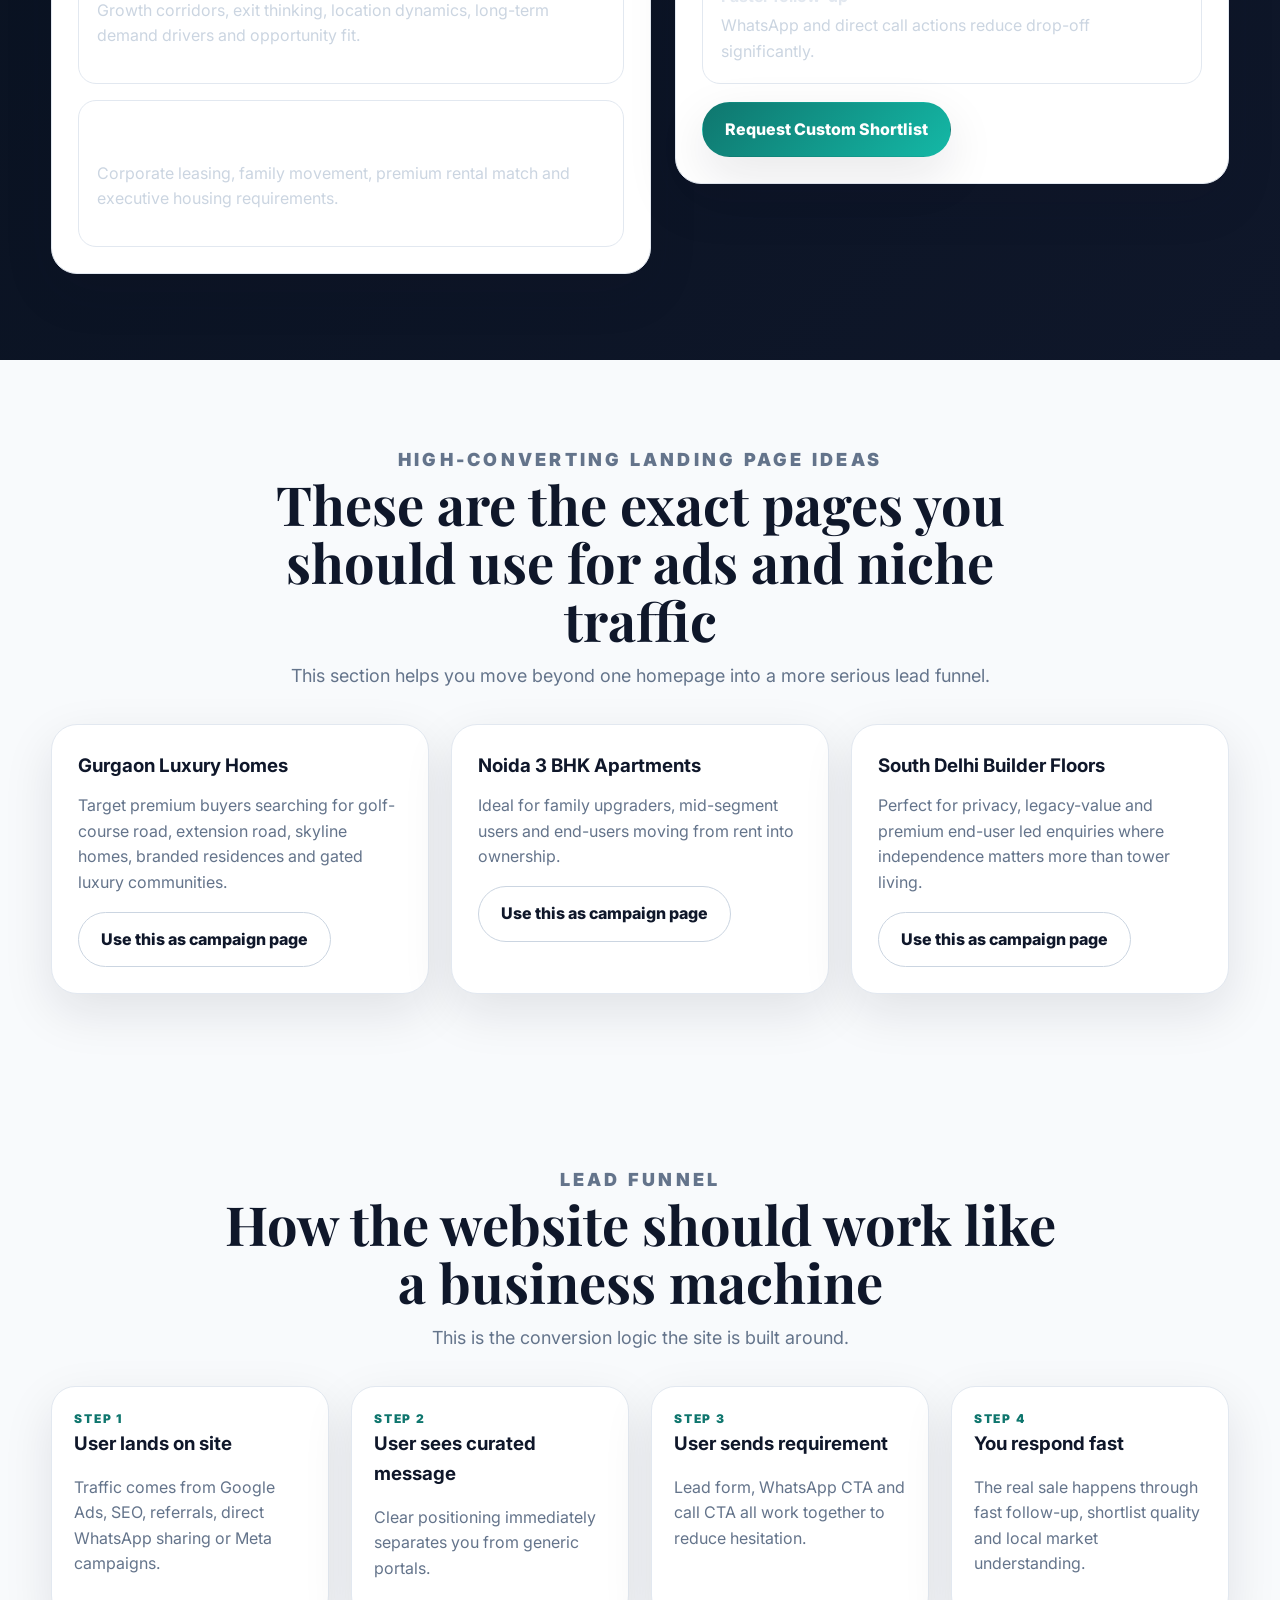
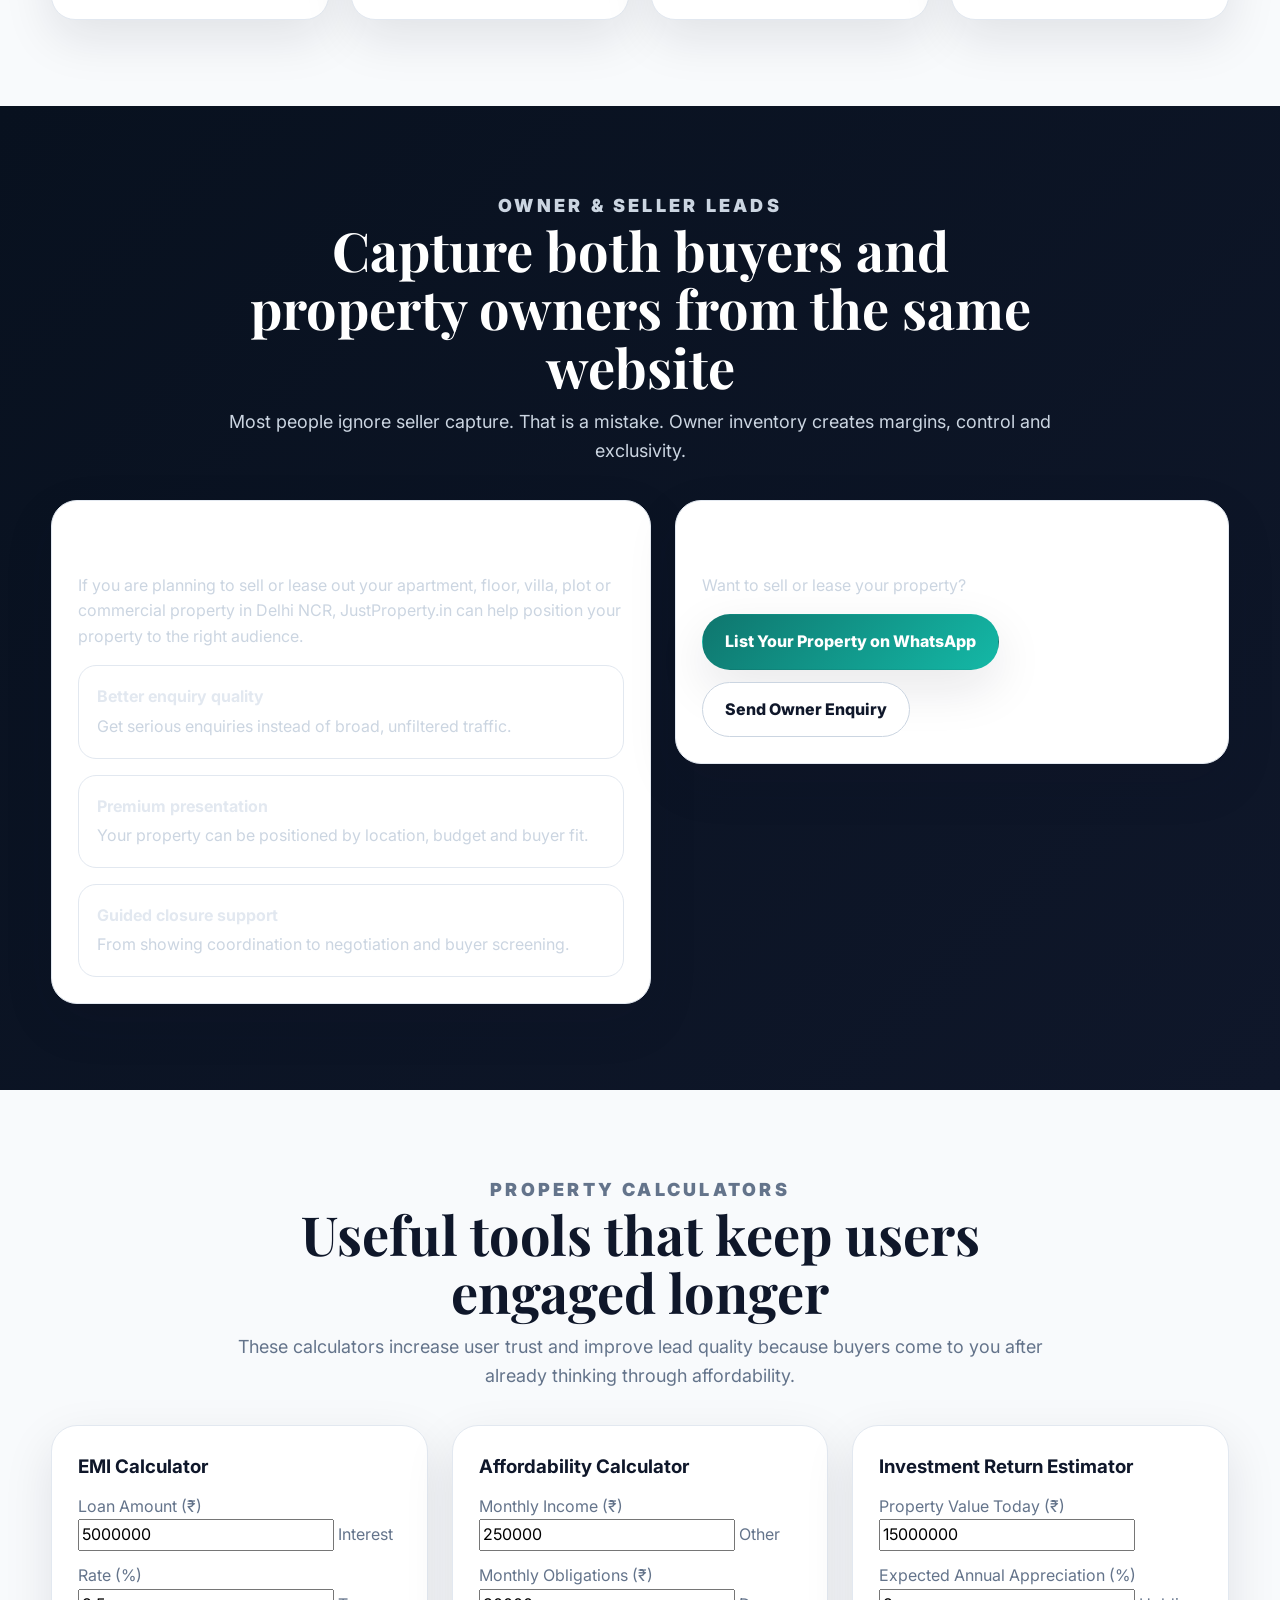
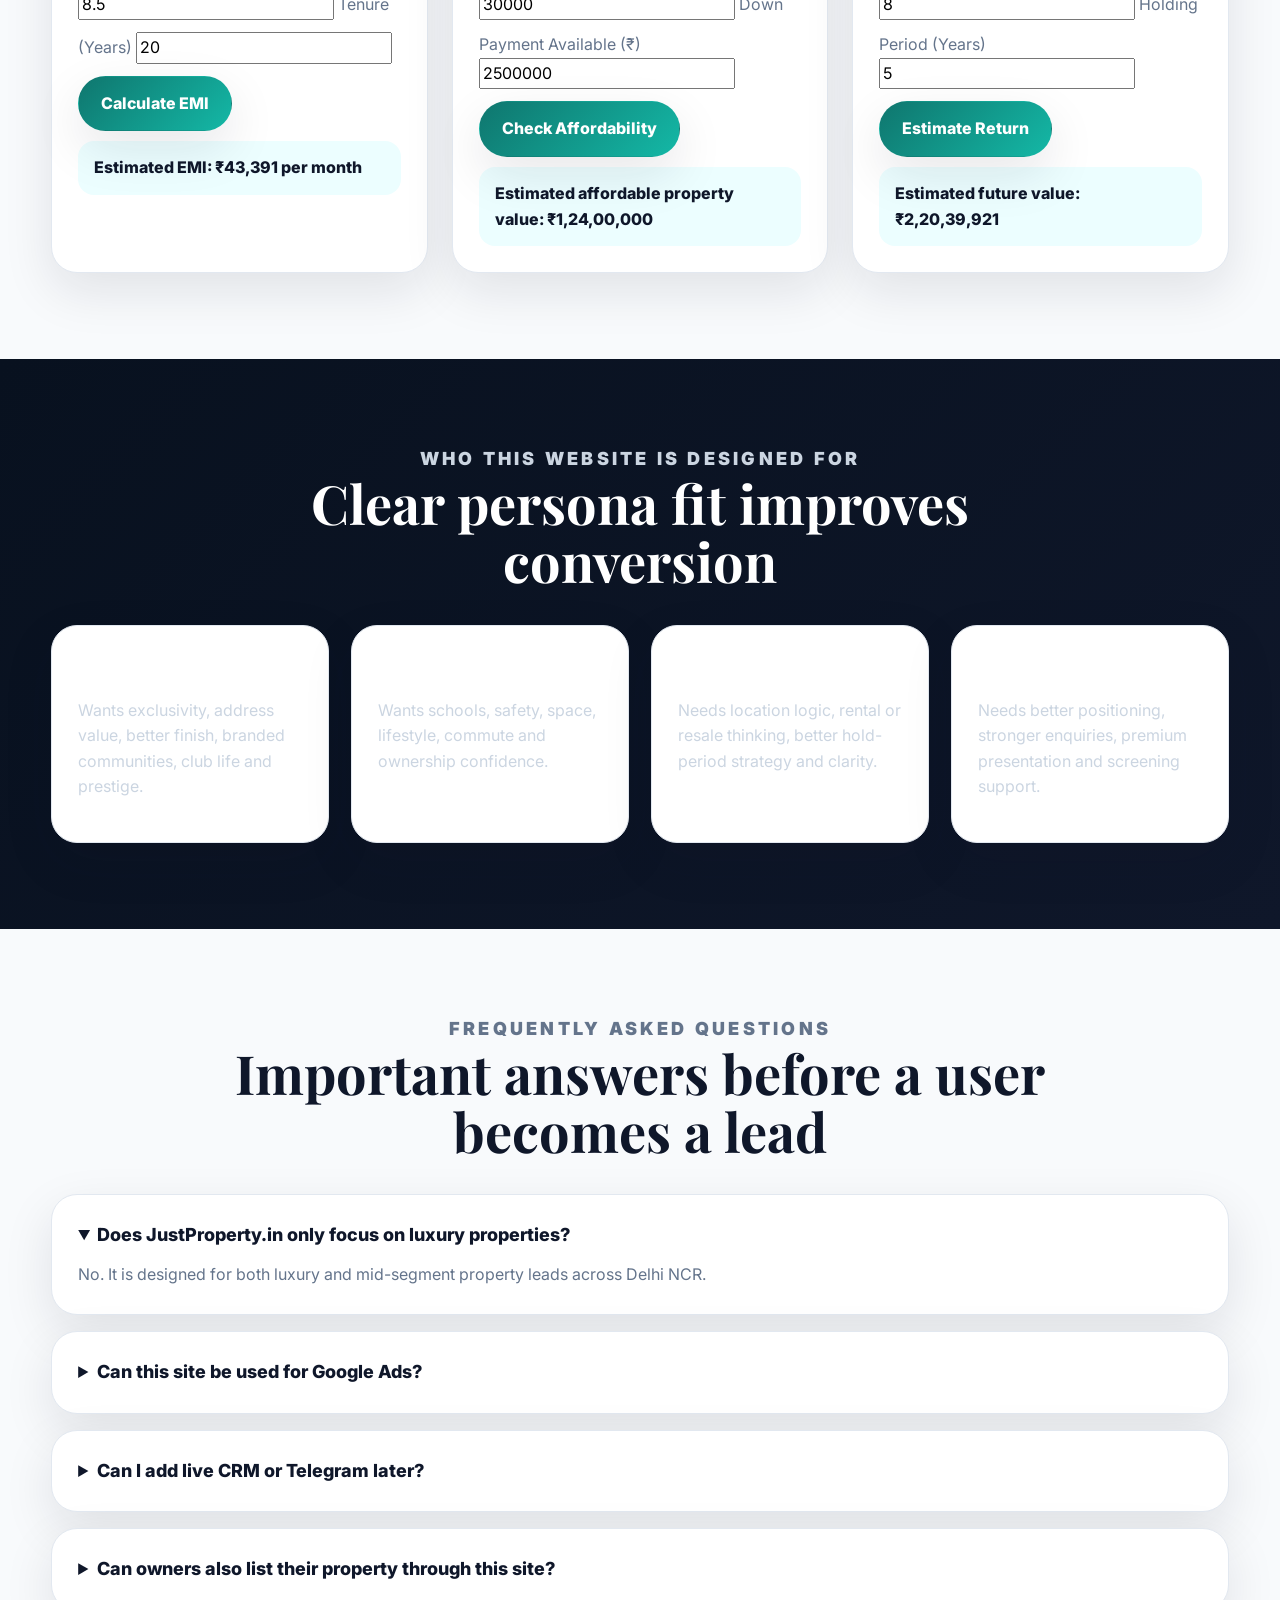
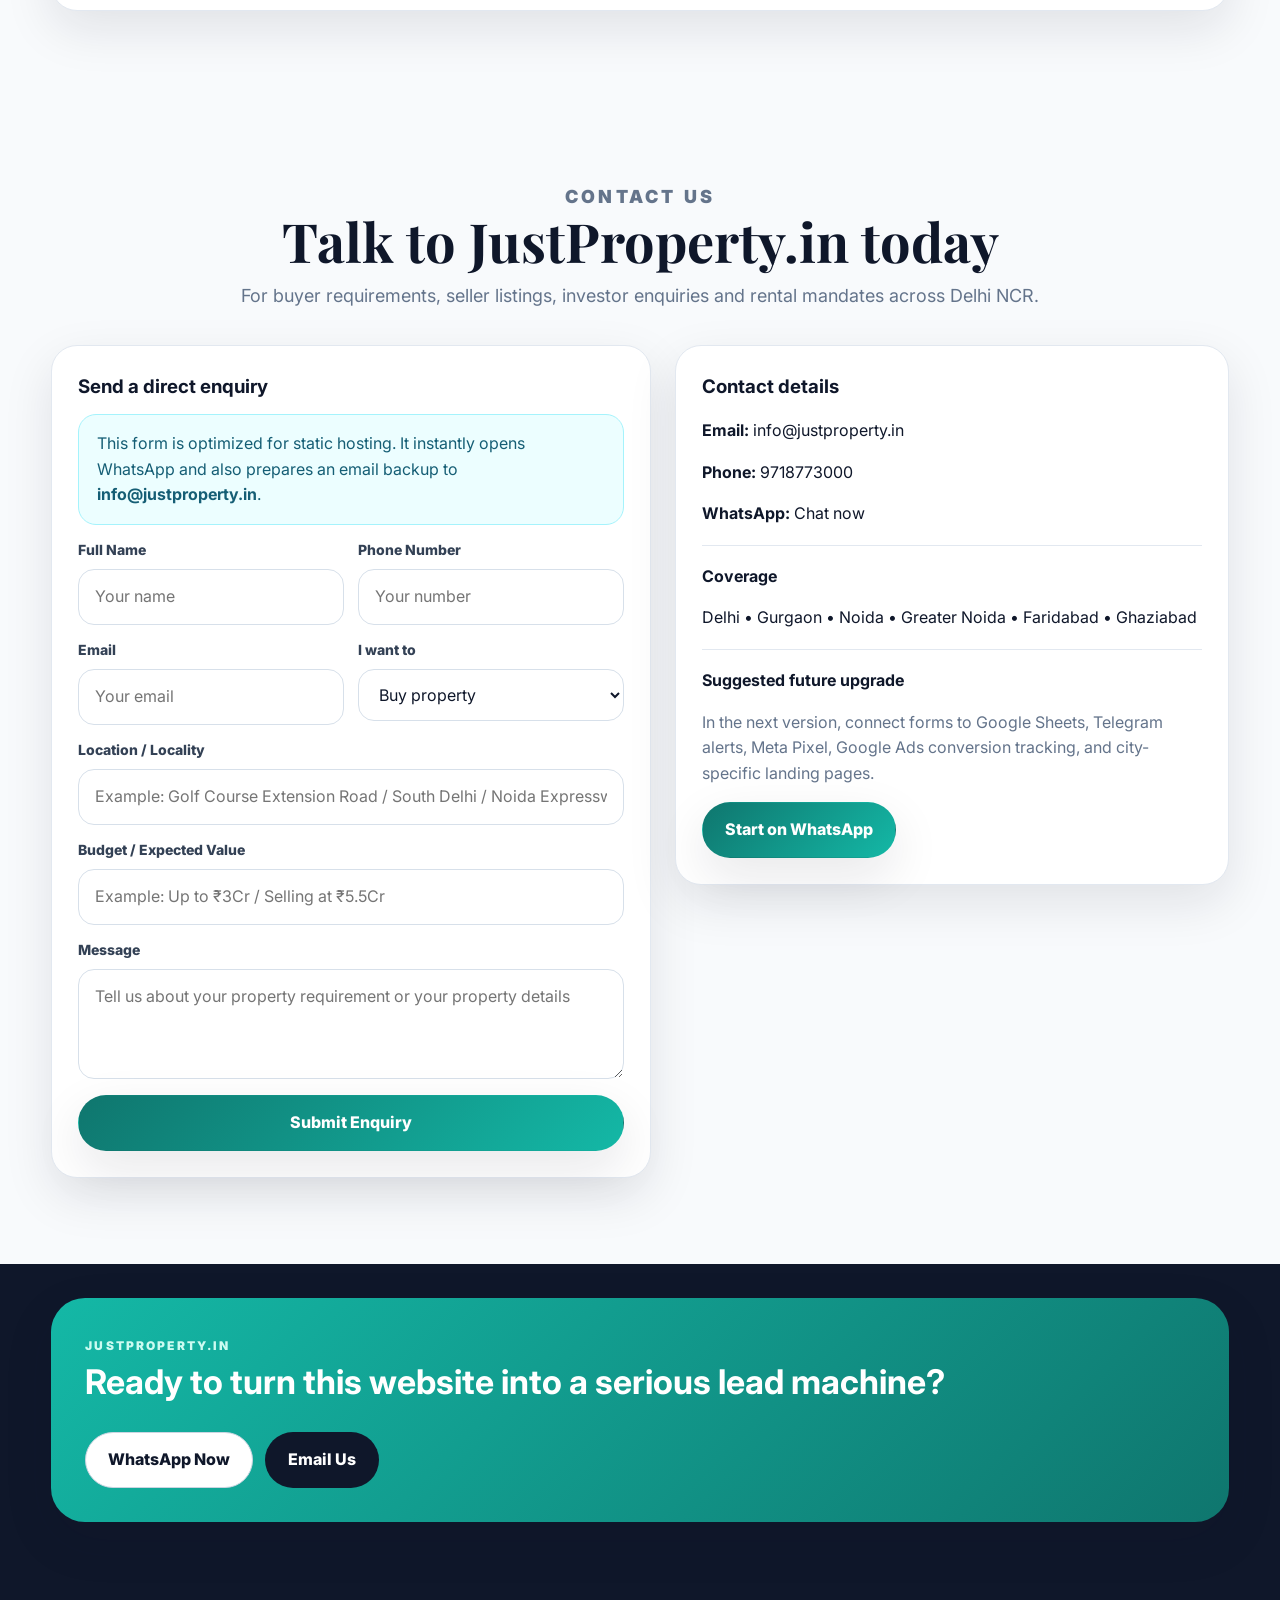
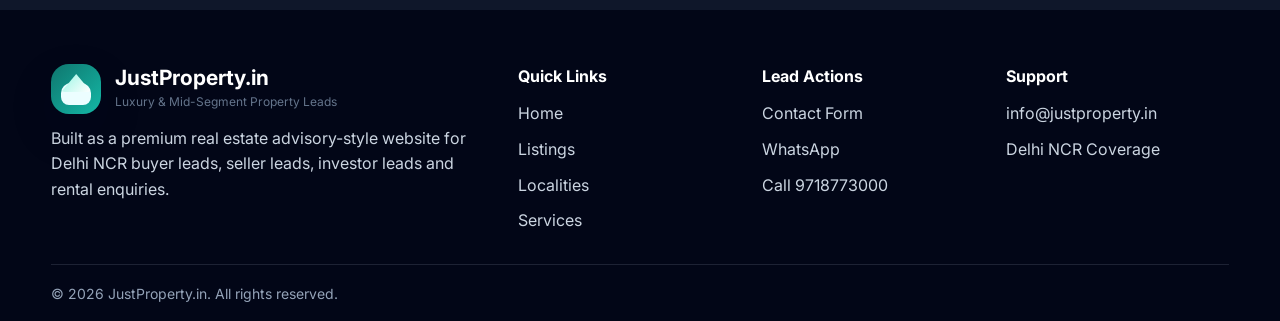
==== commit 23192839: "Update index.html" ====
--- a/index.html
+++ b/index.html
@@ -3,444 +3,509 @@
 <head>
   <meta charset="UTF-8" />
   <meta name="viewport" content="width=device-width, initial-scale=1.0" />
-  <title>JustProperty.in | Luxury & Mid-Segment Property Leads in Delhi NCR</title>
-  <meta name="description" content="JustProperty.in helps buyers, investors, sellers and landlords discover premium and mid-segment property opportunities across Delhi, Gurgaon, Noida, Greater Noida, Faridabad and Ghaziabad." />
+  <title>JustProperty.in | Delhi NCR Luxury & Mid-Segment Property Advisory</title>
+  <meta name="description" content="JustProperty.in helps buyers, investors, sellers and landlords discover curated property options across Delhi, Gurgaon, Noida, Greater Noida, Faridabad and Ghaziabad." />
+  <meta name="theme-color" content="#0f766e" />
   <link rel="preconnect" href="https://fonts.googleapis.com">
   <link rel="preconnect" href="https://fonts.gstatic.com" crossorigin>
-  <link href="https://fonts.googleapis.com/css2?family=Inter:wght@400;500;600;700;800&family=Playfair+Display:wght@600;700&display=swap" rel="stylesheet">
-  <link rel="stylesheet" href="styles.css" />
+  <link href="https://fonts.googleapis.com/css2?family=Inter:wght@400;500;600;700;800;900&family=Playfair+Display:wght@600;700;800&display=swap" rel="stylesheet">
+  <style>
+    :root{--bg:#f8fafc;--surface:#ffffff;--surface-2:#f1f5f9;--text:#0f172a;--muted:#64748b;--line:#e2e8f0;--primary:#0f766e;--primary-2:#14b8a6;--dark:#020617;--gold:#d4a017;--success:#16a34a;--shadow:0 18px 50px rgba(15,23,42,.10);--radius:24px;--radius-lg:32px;--max:1200px}
+    *{box-sizing:border-box}html{scroll-behavior:smooth}body{margin:0;font-family:Inter,system-ui,-apple-system,BlinkMacSystemFont,"Segoe UI",sans-serif;background:var(--bg);color:var(--text);line-height:1.6}img{max-width:100%;display:block}a{text-decoration:none;color:inherit}button,input,select,textarea{font:inherit}
+    .container{width:min(var(--max),92vw);margin:auto}
+    .topbar{background:linear-gradient(90deg,#052e2b,#0f172a);color:#e2e8f0;font-size:14px}.topbar .container{display:flex;align-items:center;justify-content:space-between;gap:20px;padding:10px 0;flex-wrap:wrap}.topbar strong{color:#ccfbf1}.topbar a{color:#fff;font-weight:700}
+    header{position:sticky;top:0;z-index:90;background:rgba(255,255,255,.88);backdrop-filter:blur(14px);border-bottom:1px solid rgba(226,232,240,.9)}
+    nav{display:flex;align-items:center;justify-content:space-between;gap:20px;padding:16px 0}
+    .brand{display:flex;align-items:center;gap:14px;min-width:0}.logo{width:50px;height:50px;border-radius:18px;background:linear-gradient(135deg,var(--primary),var(--primary-2));position:relative;box-shadow:var(--shadow);flex-shrink:0}
+    .logo:before{content:"";position:absolute;left:10px;right:10px;bottom:9px;top:19px;background:#ecfeff;border-radius:10px 10px 8px 8px}.logo:after{content:"";position:absolute;left:10px;right:10px;top:10px;height:18px;background:linear-gradient(135deg,#99f6e4,#fff);clip-path:polygon(50% 0,100% 100%,0 100%);border-radius:4px}
+    .brand-text strong{display:block;font-size:21px;line-height:1}.brand-text span{display:block;font-size:12px;color:var(--muted);margin-top:4px}
+    .nav-links{display:flex;align-items:center;gap:18px;flex-wrap:wrap}.nav-links a{font-weight:700;color:#334155}.menu-btn{display:none;background:#fff;border:1px solid var(--line);border-radius:12px;padding:10px 12px;font-weight:800}
+    .btn{display:inline-flex;align-items:center;justify-content:center;gap:10px;padding:14px 22px;border-radius:999px;font-weight:800;border:1px solid transparent;transition:.25s ease;cursor:pointer}.btn:hover{transform:translateY(-2px)}.btn-primary{background:linear-gradient(135deg,var(--primary),var(--primary-2));color:#fff;box-shadow:var(--shadow)}.btn-secondary{background:#fff;color:var(--text);border-color:#cbd5e1}.btn-dark{background:#0f172a;color:#fff}
+    .hero{position:relative;overflow:hidden;padding:80px 0 56px;background:radial-gradient(circle at 5% 15%, rgba(20,184,166,.16), transparent 20%),radial-gradient(circle at 95% 10%, rgba(212,160,23,.14), transparent 18%),linear-gradient(135deg,#f8fafc 0%,#eff6ff 38%,#ecfeff 100%)}.hero:before{content:"";position:absolute;inset:0;background-image:linear-gradient(rgba(255,255,255,.45),rgba(255,255,255,.55)),url('https://images.unsplash.com/photo-1486406146926-c627a92ad1ab?auto=format&fit=crop&w=1800&q=80');background-size:cover;background-position:center;opacity:.18}
+    .hero-grid{position:relative;display:grid;grid-template-columns:1.15fr .85fr;gap:34px;align-items:center}
+    .eyebrow{display:inline-block;margin:0 0 14px;letter-spacing:.18em;text-transform:uppercase;font-size:12px;font-weight:900;color:var(--primary)}
+    h1,h2,h3,h4{margin:0 0 12px}h1{font-family:"Playfair Display",serif;font-size:clamp(42px,5.8vw,76px);line-height:1.02;max-width:820px;margin-bottom:18px}h1 span{color:var(--primary)}
+    .hero p.big{font-size:18px;color:#334155;max-width:720px;margin:0 0 24px}.hero-actions{display:flex;gap:14px;flex-wrap:wrap;margin-bottom:28px}
+    .hero-points{display:grid;grid-template-columns:repeat(3,1fr);gap:14px}.hero-point{background:rgba(255,255,255,.78);border:1px solid rgba(255,255,255,.8);padding:18px;border-radius:20px;box-shadow:var(--shadow)}.hero-point strong{display:block;font-size:18px}.hero-point span{display:block;color:var(--muted);font-size:14px}
+    .lead-panel{background:rgba(255,255,255,.95);border:1px solid rgba(255,255,255,.8);border-radius:30px;padding:28px;box-shadow:0 22px 60px rgba(15,23,42,.14)}.lead-panel h2{font-size:30px;font-family:"Playfair Display",serif}.lead-panel p{margin:0 0 18px;color:var(--muted)}
+    .form-grid{display:grid;grid-template-columns:repeat(2,1fr);gap:14px}.field{display:flex;flex-direction:column;gap:8px}.field label{font-size:14px;font-weight:800;color:#334155}
+    .field input,.field select,.field textarea{width:100%;padding:14px 16px;border:1px solid #d7e0ea;background:#fff;border-radius:16px;color:var(--text)}.field textarea{min-height:110px;resize:vertical}
+    .field input:focus,.field select:focus,.field textarea:focus{outline:none;border-color:var(--primary-2);box-shadow:0 0 0 4px rgba(20,184,166,.12)}
+    .form-actions{display:grid;gap:12px;margin-top:16px}.mini-note{font-size:12px;color:var(--muted);margin:0}
+    .trust-row{display:grid;grid-template-columns:repeat(4,1fr);gap:18px;margin-top:22px}.trust-item{background:#fff;border:1px solid var(--line);border-radius:20px;padding:18px;box-shadow:var(--shadow)}
+    section{padding:86px 0}.section-head{max-width:840px;margin:0 auto 34px;text-align:center}.section-head h2{font-family:"Playfair Display",serif;font-size:clamp(32px,4.4vw,54px);line-height:1.08}.section-head p{margin:0;color:var(--muted);font-size:18px}
+    .cards-4,.listing-grid,.locality-grid,.funnel-grid,.persona-grid,.landing-grid,.footer-grid{display:grid;gap:22px}
+    .cards-4{grid-template-columns:repeat(4,1fr)}.card,.listing-card,.locality-card,.glass-card,.persona-card,.calculator,.contact-card,.faq-item,.landing-card{background:#fff;border:1px solid var(--line);border-radius:26px;box-shadow:var(--shadow)}
+    .card,.glass-card,.persona-card,.calculator,.contact-card,.faq-item,.landing-card{padding:26px}.icon{width:54px;height:54px;border-radius:18px;display:grid;place-items:center;background:linear-gradient(135deg,#ccfbf1,#f5f3ff);font-size:24px;font-weight:900}.muted{color:var(--muted)}
+    .surface-dark{background:linear-gradient(135deg,#08111f,#0f172a);color:#e2e8f0}.surface-dark .section-head h2,.surface-dark h3,.surface-dark h4{color:#fff}.surface-dark .section-head p,.surface-dark .muted{color:#cbd5e1}.surface-dark .locality-card,.surface-dark .faq-item{background:#111b2e;border-color:#22314c}
+    .listing-grid{grid-template-columns:repeat(4,1fr)}.listing-card{overflow:hidden;position:relative}.listing-card img{width:100%;height:220px;object-fit:cover}.listing-body{padding:22px}.price{font-size:22px;font-weight:900;color:var(--primary);margin-bottom:10px}.badge{position:absolute;left:16px;top:16px;z-index:2;background:rgba(15,23,42,.9);color:#fff;padding:8px 12px;border-radius:999px;font-size:12px;font-weight:800}.listing-body ul{padding-left:18px;margin:0 0 12px;color:var(--muted)}.link-arrow{font-weight:800;color:var(--text)}
+    .locality-grid{grid-template-columns:repeat(4,1fr)}.locality-card{overflow:hidden}.locality-card img{height:240px;width:100%;object-fit:cover}.locality-card .content{padding:22px}
+    .service-split,.contact-split,.owner-split{display:grid;grid-template-columns:1.04fr .96fr;gap:24px;align-items:start}.service-list,.bullet-list{display:grid;gap:16px}.service-list div,.bullet-list div{padding:18px;border:1px solid var(--line);border-radius:18px;background:#fff}.bullet-list div strong{display:block;margin-bottom:4px}
+    .funnel-grid{grid-template-columns:repeat(4,1fr)}.funnel-step{padding:22px;border-radius:24px;background:#fff;border:1px solid var(--line);box-shadow:var(--shadow)}.funnel-step .step{font-size:12px;letter-spacing:.15em;text-transform:uppercase;color:var(--primary);font-weight:900}
+    .persona-grid{grid-template-columns:repeat(4,1fr)}.landing-grid{grid-template-columns:repeat(3,1fr)}.landing-card p{margin:0 0 16px;color:var(--muted)}
+    .calc-grid{display:grid;grid-template-columns:repeat(3,1fr);gap:24px}.calculator input{margin-bottom:12px}.calc-result{margin-top:10px;padding:14px 16px;border-radius:16px;background:#ecfeff;color:#0f172a;font-weight:800}
+    .faq-wrap{display:grid;gap:16px}.faq-item summary{cursor:pointer;font-size:18px;font-weight:800}.faq-item p{margin:12px 0 0;color:var(--muted)}
+    .contact-card h3,.contact-card h4{margin-top:0}.contact-card .line{display:block;height:1px;background:var(--line);margin:18px 0}.notice{background:#ecfeff;color:#155e75;border:1px solid #a5f3fc;border-radius:18px;padding:16px 18px;margin-bottom:14px}.success{display:none;margin-top:14px;background:#dcfce7;color:#166534;border:1px solid #86efac;padding:14px 16px;border-radius:16px;font-weight:700}
+    .cta-band{padding:34px 0 88px;background:#0f172a}.cta-box{display:flex;align-items:center;justify-content:space-between;gap:20px;flex-wrap:wrap;background:linear-gradient(135deg,var(--primary-2),var(--primary));color:#fff;border-radius:34px;padding:34px;box-shadow:var(--shadow)}.cta-box h2{font-size:34px;line-height:1.1}
+    footer{background:#020617;color:#cbd5e1;padding:54px 0 16px}.footer-grid{grid-template-columns:2fr 1fr 1fr 1fr}footer h4{color:#fff}footer a, footer p{display:block;color:#cbd5e1;margin:0 0 10px}.footer-bottom{margin-top:20px;padding-top:18px;border-top:1px solid rgba(148,163,184,.18);font-size:14px;color:#94a3b8}
+    .floating-whatsapp{position:fixed;right:18px;bottom:18px;z-index:120;width:64px;height:64px;border-radius:50%;display:grid;place-items:center;background:#25D366;color:#fff;box-shadow:0 18px 40px rgba(37,211,102,.35);font-size:30px;font-weight:900}
+    .floating-call{position:fixed;right:18px;bottom:94px;z-index:120;width:56px;height:56px;border-radius:50%;display:grid;place-items:center;background:#0f172a;color:#fff;box-shadow:var(--shadow);font-size:24px}
+    .reveal{opacity:0;transform:translateY(18px);transition:all .7s ease}.reveal.show{opacity:1;transform:none}.delay-1{transition-delay:.08s}.delay-2{transition-delay:.16s}.delay-3{transition-delay:.24s}
+    @media (max-width:1100px){.hero-grid,.service-split,.contact-split,.owner-split,.calc-grid,.cards-4,.listing-grid,.locality-grid,.funnel-grid,.persona-grid,.landing-grid,.footer-grid,.trust-row{grid-template-columns:1fr 1fr}.footer-grid > :first-child{grid-column:1/-1}}
+    @media (max-width:840px){.menu-btn{display:inline-flex}.nav-links{display:none;position:absolute;top:84px;left:4vw;right:4vw;background:#fff;border:1px solid var(--line);border-radius:20px;padding:18px;box-shadow:var(--shadow);flex-direction:column;align-items:flex-start}.nav-links.open{display:flex}.hero-grid,.form-grid,.service-split,.contact-split,.owner-split,.calc-grid,.cards-4,.listing-grid,.locality-grid,.funnel-grid,.persona-grid,.landing-grid,.footer-grid,.hero-points,.trust-row{grid-template-columns:1fr}.cta-box{flex-direction:column;align-items:flex-start}h1{font-size:42px}.floating-whatsapp{right:14px;bottom:14px}.floating-call{right:14px;bottom:86px}}
+  </style>
 </head>
 <body>
   <div class="topbar">
-    <div class="container topbar-inner">
-      <span>Delhi NCR Property Advisory | Luxury Homes • Premium Floors • Villas • Investment Plots</span>
-      <a href="mailto:info@justproperty.in">info@justproperty.in</a>
+    <div class="container">
+      <div><strong>JustProperty.in</strong> • Curated property advisory for Delhi NCR • Luxury + mid-segment leads</div>
+      <div><a href="mailto:info@justproperty.in">info@justproperty.in</a> • <a href="tel:+919718773000">9718773000</a></div>
     </div>
   </div>
 
-  <header class="site-header">
-    <div class="container nav">
-      <a class="brand" href="index.html">
-        <img src="assets/logo.svg" alt="JustProperty logo" />
-        <div>
+  <header>
+    <nav class="container">
+      <a href="#home" class="brand">
+        <div class="logo"></div>
+        <div class="brand-text">
           <strong>JustProperty.in</strong>
           <span>Delhi NCR Property Advisory</span>
         </div>
       </a>
-
-      <button class="menu-toggle" aria-label="Toggle menu">☰</button>
-
-      <nav class="nav-links">
-        <a href="index.html" class="active">Home</a>
-        <a href="properties.html">Properties</a>
-        <a href="localities.html">Localities</a>
-        <a href="services.html">Services</a>
-        <a href="about.html">About</a>
-        <a href="contact.html" class="btn btn-light">Contact</a>
-      </nav>
-    </div>
+      <button class="menu-btn" id="menuBtn">☰</button>
+      <div class="nav-links" id="navLinks">
+        <a href="#home">Home</a>
+        <a href="#listings">Listings</a>
+        <a href="#localities">Localities</a>
+        <a href="#services">Services</a>
+        <a href="#landing-pages">Landing Pages</a>
+        <a href="#calculators">Calculators</a>
+        <a href="#contact" class="btn btn-secondary">Contact</a>
+      </div>
+    </nav>
   </header>
 
   <main>
-    <section class="hero">
-      <div class="hero-overlay"></div>
+    <section class="hero" id="home">
       <div class="container hero-grid">
-        <div class="hero-copy reveal">
-          <p class="eyebrow">Curated Homes. Serious Buyers. Faster Closures.</p>
-          <h1>Find the right property in <span>Delhi NCR</span> with confidence.</h1>
-          <p class="hero-text">
-            From luxury apartments in Gurgaon and Noida to family homes, builder floors, villas and investment plots in Delhi NCR,
-            JustProperty.in is designed as a high-trust lead generation platform for buyers, investors, sellers and landlords.
-          </p>
-
+        <div class="reveal">
+          <p class="eyebrow">Curated Deals • Serious Buyers • Faster Closures</p>
+          <h1>We don’t show <span>1,000 options</span>. We show the <span>right 5.</span></h1>
+          <p class="big">JustProperty.in is built as a premium real estate advisory-led lead platform for Delhi, Gurgaon, Noida, Greater Noida, Faridabad and Ghaziabad. Whether a buyer wants a luxury apartment, a South Delhi builder floor, a family home, a villa, a plot, or a smart investment opportunity, this website is designed to capture high-intent enquiries and turn them into conversations.</p>
           <div class="hero-actions">
-            <a href="properties.html" class="btn btn-primary">Explore Listings</a>
-            <a href="contact.html" class="btn btn-secondary">Book a Consultation</a>
-          </div>
-
-          <div class="metrics">
-            <div class="metric">
-              <strong>Delhi</strong>
-              <span>South, Central & premium addresses</span>
+            <a href="#contact" class="btn btn-primary">Get Property Options</a>
+            <a href="https://wa.me/919718773000?text=Hi%20I%20am%20interested%20in%20a%20property%20with%20JustProperty.in" class="btn btn-secondary" target="_blank" rel="noopener">WhatsApp Now</a>
+          </div>
+          <div class="hero-points">
+            <div class="hero-point"><strong>Luxury Homes</strong><span>Golf Course Road, South Delhi, premium high-rise and luxury floors</span></div>
+            <div class="hero-point"><strong>Family Homes</strong><span>Noida, Gurgaon, Faridabad and Ghaziabad end-user upgrades</span></div>
+            <div class="hero-point"><strong>Investor Deals</strong><span>Plots, corridor growth, strategic locations and curated opportunities</span></div>
+          </div>
+        </div>
+
+        <div class="lead-panel reveal delay-1">
+          <p class="eyebrow">Quick Lead Capture</p>
+          <h2>Tell us what you need</h2>
+          <p>Use this form to send your requirement instantly to WhatsApp and email. It is built for static GitHub deployment and fast lead response.</p>
+          <form id="leadForm">
+            <div class="form-grid">
+              <div class="field"><label>Full Name</label><input type="text" name="name" placeholder="Your name" required></div>
+              <div class="field"><label>Phone Number</label><input type="tel" name="phone" placeholder="Your mobile number" required></div>
+              <div class="field"><label>City</label><select name="city"><option>Gurgaon</option><option>Delhi</option><option>Noida</option><option>Greater Noida</option><option>Faridabad</option><option>Ghaziabad</option></select></div>
+              <div class="field"><label>Property Type</label><select name="property_type"><option>Apartment</option><option>Builder Floor</option><option>Villa</option><option>Penthouse</option><option>Plot / Land</option><option>Commercial</option><option>Rental Requirement</option></select></div>
+              <div class="field"><label>Budget</label><select name="budget"><option>Up to ₹1Cr</option><option>₹1Cr – ₹2Cr</option><option>₹2Cr – ₹3Cr</option><option>₹3Cr – ₹5Cr</option><option>₹5Cr – ₹10Cr</option><option>₹10Cr+</option></select></div>
+              <div class="field"><label>Purpose</label><select name="intent"><option>Buy</option><option>Sell</option><option>Rent</option><option>Lease Out</option><option>Invest</option></select></div>
             </div>
-            <div class="metric">
-              <strong>Gurgaon</strong>
-              <span>Golf Course Road, SPR, Dwarka Expressway</span>
+            <div class="field" style="margin-top:14px"><label>Requirement Details</label><textarea name="message" placeholder="Example: 3 BHK in Gurgaon, ready to move, gated society, near Golf Course Extension Road, budget up to ₹3.5Cr"></textarea></div>
+            <div class="form-actions">
+              <button class="btn btn-primary" type="submit">Send Requirement Now</button>
+              <button class="btn btn-dark" type="button" id="callBtn">Call 9718773000</button>
             </div>
-            <div class="metric">
-              <strong>Noida & Greater Noida</strong>
-              <span>Expressway, Sector corridors, plotted growth</span>
-            </div>
-          </div>
-        </div>
-
-        <div class="lead-card reveal delay-1">
-          <div class="lead-card-header">
-            <p class="eyebrow">Get Matched in Minutes</p>
-            <h2>Tell us what you need</h2>
-          </div>
-
-          <form id="heroLeadForm" class="lead-form">
-            <div class="form-grid">
-              <div class="field">
-                <label for="name">Full Name</label>
-                <input id="name" name="name" type="text" placeholder="Your name" required />
-              </div>
-              <div class="field">
-                <label for="phone">Phone</label>
-                <input id="phone" name="phone" type="tel" placeholder="Your number" required />
-              </div>
-              <div class="field">
-                <label for="city">Preferred City</label>
-                <select id="city" name="city">
-                  <option>Delhi</option>
-                  <option>Gurgaon</option>
-                  <option>Noida</option>
-                  <option>Greater Noida</option>
-                  <option>Faridabad</option>
-                  <option>Ghaziabad</option>
-                </select>
-              </div>
-              <div class="field">
-                <label for="segment">Segment</label>
-                <select id="segment" name="segment">
-                  <option>Luxury</option>
-                  <option>Upper Mid</option>
-                  <option>Mid Segment</option>
-                  <option>Investment</option>
-                  <option>Rental</option>
-                </select>
-              </div>
-              <div class="field">
-                <label for="budget">Budget</label>
-                <select id="budget" name="budget">
-                  <option>₹75L - ₹1.5Cr</option>
-                  <option>₹1.5Cr - ₹3Cr</option>
-                  <option>₹3Cr - ₹5Cr</option>
-                  <option>₹5Cr - ₹10Cr</option>
-                  <option>₹10Cr+</option>
-                </select>
-              </div>
-              <div class="field">
-                <label for="propertyType">Property Type</label>
-                <select id="propertyType" name="propertyType">
-                  <option>Apartment</option>
-                  <option>Builder Floor</option>
-                  <option>Villa</option>
-                  <option>Penthouse</option>
-                  <option>Plot / Land</option>
-                  <option>Commercial</option>
-                </select>
-              </div>
-            </div>
-
-            <div class="field">
-              <label for="requirement">Requirement Details</label>
-              <textarea id="requirement" name="requirement" rows="4" placeholder="Example: 3 BHK in Gurgaon near Golf Course Extension Road, ready to move, gated community, budget up to ₹3.5Cr"></textarea>
-            </div>
-
-            <button type="submit" class="btn btn-primary full">Request Property Options</button>
-            <p class="form-note">This demo form opens your email client with the lead details. You can later connect it to your preferred CRM, WhatsApp, Telegram, or backend form handler.</p>
+            <p class="mini-note">This launch version is designed for GitHub Pages. WhatsApp opens instantly. Email backup also opens automatically. Telegram can be added later through a secure backend or Cloudflare Worker.</p>
+            <div class="success" id="successMsg">Opening WhatsApp and email draft for fast lead delivery.</div>
           </form>
         </div>
       </div>
     </section>
 
-    <section class="section">
-      <div class="container">
-        <div class="section-heading reveal">
-          <p class="eyebrow">Why JustProperty</p>
-          <h2>Built like a premium property advisory, not a generic classifieds portal.</h2>
-          <p>Inspired by the strongest patterns in Indian real estate portals: search-first discovery, locality intelligence, price-led navigation, verified inventory storytelling and strong buyer intent capture.</p>
-        </div>
-
-        <div class="cards grid-4">
-          <article class="card reveal">
-            <div class="icon">◆</div>
-            <h3>Curated Inventory</h3>
-            <p>Luxury and mid-segment homes, builder floors, villas, plots and investment opportunities across Delhi NCR micro-markets.</p>
-          </article>
-          <article class="card reveal delay-1">
-            <div class="icon">◎</div>
-            <h3>Locality Intelligence</h3>
-            <p>Each destination is presented with lifestyle fit, access, buyer profile, and demand drivers for better decision-making.</p>
-          </article>
-          <article class="card reveal delay-2">
-            <div class="icon">▣</div>
-            <h3>Lead-First Design</h3>
-            <p>Every section is engineered to convert visitors into serious enquiries through targeted CTAs and segmented intent capture.</p>
-          </article>
-          <article class="card reveal delay-3">
-            <div class="icon">◈</div>
-            <h3>Ad-Ready Landing Structure</h3>
-            <p>Perfect base for Google Ads, Meta Ads, SEO pages, locality pages, seller pages and investor campaigns.</p>
-          </article>
-        </div>
-      </div>
-    </section>
-
-    <section class="section section-dark">
-      <div class="container">
-        <div class="section-heading reveal">
-          <p class="eyebrow">Explore By Destination</p>
-          <h2>High-intent NCR markets covered by JustProperty.in</h2>
-        </div>
-
-        <div class="locality-grid">
-          <article class="locality-card reveal">
-            <img src="https://images.unsplash.com/photo-1486406146926-c627a92ad1ab?auto=format&fit=crop&w=1200&q=80" alt="Delhi skyline" />
-            <div class="locality-content">
-              <h3>Delhi</h3>
-              <p>South Delhi floors, independent homes, premium enclaves, diplomatic belt adjacency and established family zones.</p>
-              <a href="localities.html#delhi">View Delhi localities</a>
-            </div>
-          </article>
-          <article class="locality-card reveal delay-1">
-            <img src="https://images.unsplash.com/photo-1460317442991-0ec209397118?auto=format&fit=crop&w=1200&q=80" alt="Gurgaon highrise" />
-            <div class="locality-content">
-              <h3>Gurgaon</h3>
-              <p>Luxury condominiums, golf-course living, corporate demand corridors, new launch traction and rental yield pockets.</p>
-              <a href="localities.html#gurgaon">View Gurgaon localities</a>
-            </div>
-          </article>
-          <article class="locality-card reveal delay-2">
-            <img src="https://images.unsplash.com/photo-1511818966892-d7d671e672a2?auto=format&fit=crop&w=1200&q=80" alt="Noida cityscape" />
-            <div class="locality-content">
-              <h3>Noida & Greater Noida</h3>
-              <p>Expressway demand, township projects, investor inventory, family living clusters and future growth corridors.</p>
-              <a href="localities.html#noida">View Noida localities</a>
-            </div>
-          </article>
-          <article class="locality-card reveal delay-3">
-            <img src="https://images.unsplash.com/photo-1523217582562-09d0def993a6?auto=format&fit=crop&w=1200&q=80" alt="Residential towers" />
-            <div class="locality-content">
-              <h3>Faridabad & Ghaziabad</h3>
-              <p>Value-oriented family housing, plotted options, improving connectivity and price-sensitive end-user demand.</p>
-              <a href="localities.html#faridabad">View more</a>
-            </div>
-          </article>
-        </div>
-      </div>
-    </section>
-
-    <section class="section">
-      <div class="container">
-        <div class="section-heading reveal">
-          <p class="eyebrow">Featured Inventory</p>
-          <h2>Sample property presentation for your launch version</h2>
-          <p>These are structured demo listings to help you launch fast. Replace them later with verified inventory from your team, channel partners or builders.</p>
-        </div>
-
+    <section>
+      <div class="container">
+        <div class="section-head reveal">
+          <p class="eyebrow">Why this website converts better</p>
+          <h2>Built like a serious property advisory, not a noisy classifieds board</h2>
+          <p>The site is positioned to create trust, capture intent, and guide visitors toward a high-quality enquiry. It is especially suitable for Google Ads, Meta campaigns, locality-driven SEO pages and curated property sales.</p>
+        </div>
+        <div class="cards-4">
+          <div class="card reveal"><div class="icon">◆</div><h3>Curated Inventory</h3><p class="muted">Show the best-fit shortlist instead of overwhelming the user with random options.</p></div>
+          <div class="card reveal delay-1"><div class="icon">◎</div><h3>Lead-First UX</h3><p class="muted">Every section is designed to move the user toward contact, not just browsing.</p></div>
+          <div class="card reveal delay-2"><div class="icon">▣</div><h3>Micro-Market Focus</h3><p class="muted">Delhi NCR buyers think in terms of localities first. This site is structured accordingly.</p></div>
+          <div class="card reveal delay-3"><div class="icon">◈</div><h3>Ads Ready</h3><p class="muted">Ideal base for paid traffic, conversion pages, lead magnets and city-specific campaigns.</p></div>
+        </div>
+        <div class="trust-row">
+          <div class="trust-item reveal"><strong>Buyer Advisory</strong><span class="muted">Shortlisting, visits, comparison and negotiation support</span></div>
+          <div class="trust-item reveal delay-1"><strong>Seller Leads</strong><span class="muted">Position your property to attract better enquiries</span></div>
+          <div class="trust-item reveal delay-2"><strong>Investor Support</strong><span class="muted">Location-driven filtering, hold period and opportunity mapping</span></div>
+          <div class="trust-item reveal delay-3"><strong>Rental & Relocation</strong><span class="muted">Fast-move enquiries for professionals and families</span></div>
+        </div>
+      </div>
+    </section>
+
+    <section class="surface-dark" id="listings">
+      <div class="container">
+        <div class="section-head reveal">
+          <p class="eyebrow">Featured Listing Format</p>
+          <h2>Property sections that attract serious buyers</h2>
+          <p>These are premium demo blocks for launch. Replace them later with verified inventory from owners, builders or your own network.</p>
+        </div>
         <div class="listing-grid">
           <article class="listing-card reveal">
             <span class="badge">Luxury Apartment</span>
-            <img src="https://images.unsplash.com/photo-1502672260266-1c1ef2d93688?auto=format&fit=crop&w=1200&q=80" alt="Luxury apartment" />
-            <div class="listing-body">
-              <h3>4 BHK Sky Residence • Golf Course Extension, Gurgaon</h3>
-              <p class="price">₹5.95 Cr onwards</p>
-              <ul>
-                <li>Approx. 3200+ sq.ft. super area</li>
-                <li>Clubhouse, landscaped podium, concierge feel</li>
-                <li>Ideal for HNI families & senior executives</li>
-              </ul>
-              <a class="link-arrow" href="contact.html">Enquire now →</a>
-            </div>
+            <img src="https://images.unsplash.com/photo-1460317442991-0ec209397118?auto=format&fit=crop&w=1200&q=80" alt="Luxury apartment tower">
+            <div class="listing-body"><h3>4 BHK Sky Residence • Gurgaon</h3><div class="price">₹5.95 Cr onwards</div><ul><li>Premium gated community and clubhouse</li><li>High-quality finish, skyline views, strong address value</li><li>Ideal for CXOs, HNIs and upgraded family buyers</li></ul><a href="#contact" class="link-arrow">Enquire now →</a></div>
           </article>
-
           <article class="listing-card reveal delay-1">
             <span class="badge">Builder Floor</span>
-            <img src="https://images.unsplash.com/photo-1600585154526-990dced4db0d?auto=format&fit=crop&w=1200&q=80" alt="Builder floor" />
-            <div class="listing-body">
-              <h3>Independent Luxury Floor • South Delhi</h3>
-              <p class="price">₹7.25 Cr onwards</p>
-              <ul>
-                <li>Stilt parking, lift lobby, premium finish</li>
-                <li>Preferred by established family buyers</li>
-                <li>Strong end-user demand in prime colonies</li>
-              </ul>
-              <a class="link-arrow" href="contact.html">Enquire now →</a>
-            </div>
+            <img src="https://images.unsplash.com/photo-1600585154526-990dced4db0d?auto=format&fit=crop&w=1200&q=80" alt="Builder floor residence">
+            <div class="listing-body"><h3>Luxury Builder Floor • South Delhi</h3><div class="price">₹7.25 Cr onwards</div><ul><li>Lift, stilt parking, independent feel, premium finish</li><li>Preferred by privacy-focused family buyers</li><li>Strong fit for established South Delhi demand</li></ul><a href="#contact" class="link-arrow">Enquire now →</a></div>
           </article>
-
           <article class="listing-card reveal delay-2">
             <span class="badge">Mid-Segment Family Home</span>
-            <img src="https://images.unsplash.com/photo-1576941089067-2de3c901e126?auto=format&fit=crop&w=1200&q=80" alt="Family apartment" />
-            <div class="listing-body">
-              <h3>3 BHK Gated Community • Noida Expressway</h3>
-              <p class="price">₹1.75 Cr onwards</p>
-              <ul>
-                <li>Ready / near-possession inventory focus</li>
-                <li>Metro and expressway access</li>
-                <li>Strong for end-users upgrading from rent</li>
-              </ul>
-              <a class="link-arrow" href="contact.html">Enquire now →</a>
-            </div>
+            <img src="https://images.unsplash.com/photo-1576941089067-2de3c901e126?auto=format&fit=crop&w=1200&q=80" alt="Family apartment">
+            <div class="listing-body"><h3>3 BHK Gated Community • Noida</h3><div class="price">₹1.75 Cr onwards</div><ul><li>Ideal for end-users upgrading from rent</li><li>Society living, schools, access and daily convenience</li><li>Best suited for family-led purchase decisions</li></ul><a href="#contact" class="link-arrow">Enquire now →</a></div>
           </article>
-
           <article class="listing-card reveal delay-3">
             <span class="badge">Investment Plot</span>
-            <img src="https://images.unsplash.com/photo-1500382017468-9049fed747ef?auto=format&fit=crop&w=1200&q=80" alt="Investment plot" />
-            <div class="listing-body">
-              <h3>Gated Plot Opportunity • Greater Noida West</h3>
-              <p class="price">By enquiry</p>
-              <ul>
-                <li>Suitable for long-term appreciation themes</li>
-                <li>Road-width and legal due diligence support</li>
-                <li>Best for patient capital and strategic investors</li>
-              </ul>
-              <a class="link-arrow" href="contact.html">Enquire now →</a>
+            <img src="https://images.unsplash.com/photo-1500382017468-9049fed747ef?auto=format&fit=crop&w=1200&q=80" alt="Investment plot">
+            <div class="listing-body"><h3>Plot Opportunity • Greater Noida</h3><div class="price">By enquiry</div><ul><li>Growth-corridor and holding-horizon based selection</li><li>Best supported with legal and title checks</li><li>Suitable for patient capital and strategic buyers</li></ul><a href="#contact" class="link-arrow">Enquire now →</a></div>
+          </article>
+        </div>
+      </div>
+    </section>
+
+    <section id="localities">
+      <div class="container">
+        <div class="section-head reveal">
+          <p class="eyebrow">Explore by location</p>
+          <h2>Delhi NCR markets that deserve separate property pages</h2>
+          <p>Micro-market trust is the real differentiator in NCR real estate. Buyers don’t just buy a flat. They buy a location story, commute story and lifestyle story.</p>
+        </div>
+        <div class="locality-grid">
+          <article class="locality-card reveal"><img src="https://images.unsplash.com/photo-1486406146926-c627a92ad1ab?auto=format&fit=crop&w=1200&q=80" alt="Delhi skyline"><div class="content"><h3>Delhi</h3><p class="muted">Builder floors, independent homes, family wealth locations and mature premium neighbourhoods.</p></div></article>
+          <article class="locality-card reveal delay-1"><img src="https://images.unsplash.com/photo-1494526585095-c41746248156?auto=format&fit=crop&w=1200&q=80" alt="Gurgaon skyline"><div class="content"><h3>Gurgaon</h3><p class="muted">Luxury apartments, golf-course lifestyle, corporate buyer demand and branded developments.</p></div></article>
+          <article class="locality-card reveal delay-2"><img src="https://images.unsplash.com/photo-1511818966892-d7d671e672a2?auto=format&fit=crop&w=1200&q=80" alt="Noida city"><div class="content"><h3>Noida & Greater Noida</h3><p class="muted">Family apartments, investor corridors, expressway access, township-led value and future upside.</p></div></article>
+          <article class="locality-card reveal delay-3"><img src="https://images.unsplash.com/photo-1523217582562-09d0def993a6?auto=format&fit=crop&w=1200&q=80" alt="Residential district"><div class="content"><h3>Faridabad & Ghaziabad</h3><p class="muted">Value-driven housing, family-focused formats and practical end-user purchase demand.</p></div></article>
+        </div>
+      </div>
+    </section>
+
+    <section class="surface-dark" id="services">
+      <div class="container">
+        <div class="section-head reveal">
+          <p class="eyebrow">Services</p>
+          <h2>Real estate services clearly explained for better trust and conversion</h2>
+          <p>Users convert faster when they understand how you help them, not just what you show them.</p>
+        </div>
+        <div class="service-split">
+          <div class="glass-card reveal">
+            <h3>What JustProperty.in does</h3>
+            <div class="service-list">
+              <div><h4>Buyer Advisory</h4><p class="muted">Requirement study, shortlist creation, budget filtering, site visit planning and negotiation support.</p></div>
+              <div><h4>Seller Lead Generation</h4><p class="muted">Better positioning for apartments, floors, villas, plots and resale inventory across NCR.</p></div>
+              <div><h4>Investor Consulting</h4><p class="muted">Growth corridors, exit thinking, location dynamics, long-term demand drivers and opportunity fit.</p></div>
+              <div><h4>Rental & Relocation Support</h4><p class="muted">Corporate leasing, family movement, premium rental match and executive housing requirements.</p></div>
             </div>
-          </article>
-        </div>
-      </div>
-    </section>
-
-    <section class="section section-accent">
-      <div class="container two-col">
-        <div class="reveal">
-          <p class="eyebrow">What We Do</p>
-          <h2>Full-spectrum real estate lead and advisory services</h2>
-          <div class="service-list">
-            <div>
-              <h3>Buyer Advisory</h3>
-              <p>Shortlisting, market positioning, builder comparison, site visit planning and negotiation guidance.</p>
+          </div>
+          <div class="glass-card reveal delay-1">
+            <h3>Why clients prefer curated advisory</h3>
+            <div class="bullet-list">
+              <div><strong>Less noise, more clarity</strong><span class="muted">Instead of showing endless listings, present what fits the brief.</span></div>
+              <div><strong>Budget-aligned recommendations</strong><span class="muted">This builds confidence quickly for family and investor buyers.</span></div>
+              <div><strong>Location-first thinking</strong><span class="muted">Very important for NCR, where micro-market positioning matters.</span></div>
+              <div><strong>Faster follow-up</strong><span class="muted">WhatsApp and direct call actions reduce drop-off significantly.</span></div>
             </div>
-            <div>
-              <h3>Seller Lead Generation</h3>
-              <p>Positioning support for resale apartments, floors, villas and plots across Delhi NCR micro-markets.</p>
+            <div style="margin-top:18px"><a href="#contact" class="btn btn-primary">Request Custom Shortlist</a></div>
+          </div>
+        </div>
+      </div>
+    </section>
+
+    <section id="landing-pages">
+      <div class="container">
+        <div class="section-head reveal">
+          <p class="eyebrow">High-converting landing page ideas</p>
+          <h2>These are the exact pages you should use for ads and niche traffic</h2>
+          <p>This section helps you move beyond one homepage into a more serious lead funnel.</p>
+        </div>
+        <div class="landing-grid">
+          <div class="landing-card reveal"><h3>Gurgaon Luxury Homes</h3><p>Target premium buyers searching for golf-course road, extension road, skyline homes, branded residences and gated luxury communities.</p><a href="#contact" class="btn btn-secondary">Use this as campaign page</a></div>
+          <div class="landing-card reveal delay-1"><h3>Noida 3 BHK Apartments</h3><p>Ideal for family upgraders, mid-segment users and end-users moving from rent into ownership.</p><a href="#contact" class="btn btn-secondary">Use this as campaign page</a></div>
+          <div class="landing-card reveal delay-2"><h3>South Delhi Builder Floors</h3><p>Perfect for privacy, legacy-value and premium end-user led enquiries where independence matters more than tower living.</p><a href="#contact" class="btn btn-secondary">Use this as campaign page</a></div>
+        </div>
+      </div>
+    </section>
+
+    <section id="funnel">
+      <div class="container">
+        <div class="section-head reveal">
+          <p class="eyebrow">Lead funnel</p>
+          <h2>How the website should work like a business machine</h2>
+          <p>This is the conversion logic the site is built around.</p>
+        </div>
+        <div class="funnel-grid">
+          <div class="funnel-step reveal"><div class="step">Step 1</div><h3>User lands on site</h3><p class="muted">Traffic comes from Google Ads, SEO, referrals, direct WhatsApp sharing or Meta campaigns.</p></div>
+          <div class="funnel-step reveal delay-1"><div class="step">Step 2</div><h3>User sees curated message</h3><p class="muted">Clear positioning immediately separates you from generic portals.</p></div>
+          <div class="funnel-step reveal delay-2"><div class="step">Step 3</div><h3>User sends requirement</h3><p class="muted">Lead form, WhatsApp CTA and call CTA all work together to reduce hesitation.</p></div>
+          <div class="funnel-step reveal delay-3"><div class="step">Step 4</div><h3>You respond fast</h3><p class="muted">The real sale happens through fast follow-up, shortlist quality and local market understanding.</p></div>
+        </div>
+      </div>
+    </section>
+
+    <section class="surface-dark" id="owner-leads">
+      <div class="container">
+        <div class="section-head reveal">
+          <p class="eyebrow">Owner & Seller leads</p>
+          <h2>Capture both buyers and property owners from the same website</h2>
+          <p>Most people ignore seller capture. That is a mistake. Owner inventory creates margins, control and exclusivity.</p>
+        </div>
+        <div class="owner-split">
+          <div class="glass-card reveal">
+            <h3>For property owners</h3>
+            <p class="muted">If you are planning to sell or lease out your apartment, floor, villa, plot or commercial property in Delhi NCR, JustProperty.in can help position your property to the right audience.</p>
+            <div class="bullet-list">
+              <div><strong>Better enquiry quality</strong><span class="muted">Get serious enquiries instead of broad, unfiltered traffic.</span></div>
+              <div><strong>Premium presentation</strong><span class="muted">Your property can be positioned by location, budget and buyer fit.</span></div>
+              <div><strong>Guided closure support</strong><span class="muted">From showing coordination to negotiation and buyer screening.</span></div>
             </div>
-            <div>
-              <h3>Investor Advisory</h3>
-              <p>Help with growth-corridor opportunities, yield thinking, holding horizon and exit-oriented selection.</p>
-            </div>
-            <div>
-              <h3>Rental & Relocation Support</h3>
-              <p>Corporate leasing, family relocation, premium rental matching and locality orientation assistance.</p>
-            </div>
-          </div>
-          <a href="services.html" class="btn btn-primary">See all services</a>
-        </div>
-
-        <div class="consult-box reveal delay-1">
-          <h3>Need a custom property funnel?</h3>
-          <p>We can later expand this site into dedicated pages for luxury homes, builder floors, plots, rentals, builders, and city-specific paid campaign landing pages.</p>
-          <ul>
-            <li>Google Ads landing pages</li>
-            <li>Meta Ads enquiry pages</li>
-            <li>Luxury segment pages</li>
-            <li>Seller onboarding forms</li>
-            <li>Micro-market SEO pages</li>
-          </ul>
-          <a href="contact.html" class="btn btn-secondary">Let’s build your funnel</a>
-        </div>
-      </div>
-    </section>
-
-    <section class="section">
-      <div class="container">
-        <div class="section-heading reveal">
-          <p class="eyebrow">Client Persona Fit</p>
-          <h2>Designed for both premium and middle-class buyers in NCR</h2>
-        </div>
-
+          </div>
+          <div class="glass-card reveal delay-1">
+            <h3>Owner CTA</h3>
+            <p class="muted">Want to sell or lease your property?</p>
+            <a class="btn btn-primary" href="https://wa.me/919718773000?text=Hi%20I%20want%20to%20list%20my%20property%20on%20JustProperty.in" target="_blank" rel="noopener">List Your Property on WhatsApp</a>
+            <div style="height:12px"></div>
+            <a class="btn btn-secondary" href="#contact">Send Owner Enquiry</a>
+          </div>
+        </div>
+      </div>
+    </section>
+
+    <section id="calculators">
+      <div class="container">
+        <div class="section-head reveal">
+          <p class="eyebrow">Property calculators</p>
+          <h2>Useful tools that keep users engaged longer</h2>
+          <p>These calculators increase user trust and improve lead quality because buyers come to you after already thinking through affordability.</p>
+        </div>
+        <div class="calc-grid">
+          <div class="calculator reveal">
+            <h3>EMI Calculator</h3>
+            <label class="muted">Loan Amount (₹)</label>
+            <input id="loanAmount" type="number" value="5000000" step="100000" />
+            <label class="muted">Interest Rate (%)</label>
+            <input id="interestRate" type="number" value="8.5" step="0.1" />
+            <label class="muted">Tenure (Years)</label>
+            <input id="loanYears" type="number" value="20" step="1" />
+            <button class="btn btn-primary" onclick="calcEMI()">Calculate EMI</button>
+            <div class="calc-result" id="emiResult">Estimated EMI will appear here</div>
+          </div>
+          <div class="calculator reveal delay-1">
+            <h3>Affordability Calculator</h3>
+            <label class="muted">Monthly Income (₹)</label>
+            <input id="monthlyIncome" type="number" value="250000" step="10000" />
+            <label class="muted">Other Monthly Obligations (₹)</label>
+            <input id="monthlyObligation" type="number" value="30000" step="10000" />
+            <label class="muted">Down Payment Available (₹)</label>
+            <input id="downPayment" type="number" value="2500000" step="100000" />
+            <button class="btn btn-primary" onclick="calcAffordability()">Check Affordability</button>
+            <div class="calc-result" id="affordabilityResult">Estimated buying range will appear here</div>
+          </div>
+          <div class="calculator reveal delay-2">
+            <h3>Investment Return Estimator</h3>
+            <label class="muted">Property Value Today (₹)</label>
+            <input id="propertyValue" type="number" value="15000000" step="100000" />
+            <label class="muted">Expected Annual Appreciation (%)</label>
+            <input id="appreciation" type="number" value="8" step="0.5" />
+            <label class="muted">Holding Period (Years)</label>
+            <input id="holdingYears" type="number" value="5" step="1" />
+            <button class="btn btn-primary" onclick="calcInvestment()">Estimate Return</button>
+            <div class="calc-result" id="investmentResult">Future value estimate will appear here</div>
+          </div>
+        </div>
+      </div>
+    </section>
+
+    <section class="surface-dark">
+      <div class="container">
+        <div class="section-head reveal">
+          <p class="eyebrow">Who this website is designed for</p>
+          <h2>Clear persona fit improves conversion</h2>
+        </div>
         <div class="persona-grid">
-          <article class="persona-card reveal">
-            <h3>Luxury Buyer</h3>
-            <p>Looking for exclusivity, privacy, premium finish, branded communities, better frontage, club life and stronger address value.</p>
-          </article>
-          <article class="persona-card reveal delay-1">
-            <h3>Family Upgrader</h3>
-            <p>Moving from rent or smaller ownership into a gated 2/3/4 BHK with better schools, commute and resale confidence.</p>
-          </article>
-          <article class="persona-card reveal delay-2">
-            <h3>NRI / Investor</h3>
-            <p>Needs a structured comparison of location, demand depth, rental potential, ticket size and medium-term exit logic.</p>
-          </article>
-          <article class="persona-card reveal delay-3">
-            <h3>Seller / Landlord</h3>
-            <p>Needs high-quality enquiries, better presentation, location-specific positioning and stronger screening of leads.</p>
-          </article>
-        </div>
-      </div>
-    </section>
-
-    <section class="section section-dark">
-      <div class="container">
-        <div class="section-heading reveal">
-          <p class="eyebrow">Frequently Asked Questions</p>
-          <h2>Real estate questions buyers ask before they enquire</h2>
-        </div>
-
-        <div class="faq-group">
-          <details class="faq-item reveal" open>
-            <summary>Does JustProperty.in only focus on luxury homes?</summary>
-            <p>No. The platform is positioned for both luxury and mid-segment housing across Delhi, Gurgaon, Noida, Greater Noida, Faridabad and Ghaziabad.</p>
-          </details>
-          <details class="faq-item reveal delay-1">
-            <summary>Can I use this website for Google Ads or Meta Ads?</summary>
-            <p>Yes. The structure is intentionally landing-page friendly, with lead capture, locality pages, property showcase blocks and clear CTAs.</p>
-          </details>
-          <details class="faq-item reveal delay-2">
-            <summary>Are the current listings real?</summary>
-            <p>The launch pack includes demo listings for presentation. Before publishing live campaigns, replace these with your verified inventory and approved media.</p>
-          </details>
-          <details class="faq-item reveal delay-3">
-            <summary>Can the forms be connected to CRM, WhatsApp or Telegram?</summary>
-            <p>Yes. This starter version is static for easy GitHub deployment. In the next step, forms can be connected to Formspree, Netlify Forms, Google Sheets, Telegram, WhatsApp or your custom backend.</p>
-          </details>
+          <div class="persona-card reveal"><h3>Luxury Buyer</h3><p class="muted">Wants exclusivity, address value, better finish, branded communities, club life and prestige.</p></div>
+          <div class="persona-card reveal delay-1"><h3>Family Upgrader</h3><p class="muted">Wants schools, safety, space, lifestyle, commute and ownership confidence.</p></div>
+          <div class="persona-card reveal delay-2"><h3>Investor / NRI</h3><p class="muted">Needs location logic, rental or resale thinking, better hold-period strategy and clarity.</p></div>
+          <div class="persona-card reveal delay-3"><h3>Owner / Landlord</h3><p class="muted">Needs better positioning, stronger enquiries, premium presentation and screening support.</p></div>
+        </div>
+      </div>
+    </section>
+
+    <section id="faq">
+      <div class="container">
+        <div class="section-head reveal">
+          <p class="eyebrow">Frequently asked questions</p>
+          <h2>Important answers before a user becomes a lead</h2>
+        </div>
+        <div class="faq-wrap">
+          <details class="faq-item reveal" open><summary>Does JustProperty.in only focus on luxury properties?</summary><p>No. It is designed for both luxury and mid-segment property leads across Delhi NCR.</p></details>
+          <details class="faq-item reveal delay-1"><summary>Can this site be used for Google Ads?</summary><p>Yes. It is intentionally structured for lead capture, landing-page style browsing and category-based promotion.</p></details>
+          <details class="faq-item reveal delay-2"><summary>Can I add live CRM or Telegram later?</summary><p>Yes. A secure integration can be added through a backend, Cloudflare Worker, serverless function or webhook tool. It is not safe to expose a Telegram bot token directly inside front-end code.</p></details>
+          <details class="faq-item reveal delay-3"><summary>Can owners also list their property through this site?</summary><p>Yes. This one-page version already includes owner-focused messaging and a dedicated CTA.</p></details>
+        </div>
+      </div>
+    </section>
+
+    <section id="contact">
+      <div class="container">
+        <div class="section-head reveal">
+          <p class="eyebrow">Contact us</p>
+          <h2>Talk to JustProperty.in today</h2>
+          <p>For buyer requirements, seller listings, investor enquiries and rental mandates across Delhi NCR.</p>
+        </div>
+        <div class="contact-split">
+          <div class="contact-card reveal">
+            <h3>Send a direct enquiry</h3>
+            <div class="notice">This form is optimized for static hosting. It instantly opens WhatsApp and also prepares an email backup to <strong>info@justproperty.in</strong>.</div>
+            <form id="contactForm">
+              <div class="form-grid">
+                <div class="field"><label>Full Name</label><input type="text" name="name" required placeholder="Your name"></div>
+                <div class="field"><label>Phone Number</label><input type="tel" name="phone" required placeholder="Your number"></div>
+                <div class="field"><label>Email</label><input type="email" name="email" placeholder="Your email"></div>
+                <div class="field"><label>I want to</label><select name="intent"><option>Buy property</option><option>Sell property</option><option>Rent property</option><option>Lease out property</option><option>Invest in property</option></select></div>
+              </div>
+              <div class="field" style="margin-top:14px"><label>Location / Locality</label><input type="text" name="location" placeholder="Example: Golf Course Extension Road / South Delhi / Noida Expressway"></div>
+              <div class="field" style="margin-top:14px"><label>Budget / Expected Value</label><input type="text" name="budget" placeholder="Example: Up to ₹3Cr / Selling at ₹5.5Cr"></div>
+              <div class="field" style="margin-top:14px"><label>Message</label><textarea name="message" placeholder="Tell us about your property requirement or your property details"></textarea></div>
+              <div class="form-actions"><button class="btn btn-primary" type="submit">Submit Enquiry</button></div>
+              <div class="success" id="contactSuccess">Opening WhatsApp and email draft for your enquiry.</div>
+            </form>
+          </div>
+          <div class="contact-card reveal delay-1">
+            <h3>Contact details</h3>
+            <p><strong>Email:</strong> <a href="mailto:info@justproperty.in">info@justproperty.in</a></p>
+            <p><strong>Phone:</strong> <a href="tel:+919718773000">9718773000</a></p>
+            <p><strong>WhatsApp:</strong> <a target="_blank" rel="noopener" href="https://wa.me/919718773000?text=Hi%20I%20want%20to%20connect%20with%20JustProperty.in">Chat now</a></p>
+            <span class="line"></span>
+            <h4>Coverage</h4>
+            <p>Delhi • Gurgaon • Noida • Greater Noida • Faridabad • Ghaziabad</p>
+            <span class="line"></span>
+            <h4>Suggested future upgrade</h4>
+            <p class="muted">In the next version, connect forms to Google Sheets, Telegram alerts, Meta Pixel, Google Ads conversion tracking, and city-specific landing pages.</p>
+            <a href="https://wa.me/919718773000?text=Hi%20I%20am%20interested%20in%20property%20services%20from%20JustProperty.in" target="_blank" rel="noopener" class="btn btn-primary">Start on WhatsApp</a>
+          </div>
         </div>
       </div>
     </section>
 
     <section class="cta-band">
-      <div class="container cta-band-inner">
-        <div>
-          <p class="eyebrow">Launch JustProperty.in with confidence</p>
-          <h2>Ready to turn your property website into a serious lead machine?</h2>
-        </div>
-        <a href="contact.html" class="btn btn-light">Start with Contact Page</a>
+      <div class="container">
+        <div class="cta-box">
+          <div><p class="eyebrow" style="color:#ccfbf1;margin-bottom:8px">JustProperty.in</p><h2>Ready to turn this website into a serious lead machine?</h2></div>
+          <div style="display:flex;gap:12px;flex-wrap:wrap">
+            <a class="btn btn-secondary" href="https://wa.me/919718773000?text=Hi%20I%20want%20to%20grow%20JustProperty.in" target="_blank" rel="noopener">WhatsApp Now</a>
+            <a class="btn btn-dark" href="mailto:info@justproperty.in">Email Us</a>
+          </div>
+        </div>
       </div>
     </section>
   </main>
 
-  <footer class="site-footer">
+  <footer>
     <div class="container footer-grid">
       <div>
-        <a class="brand footer-brand" href="index.html">
-          <img src="assets/logo.svg" alt="JustProperty logo" />
-          <div>
-            <strong>JustProperty.in</strong>
-            <span>Luxury & Mid-Segment Property Leads</span>
-          </div>
-        </a>
-        <p>Built for property discovery, advisory-led conversion and premium presentation in Delhi NCR.</p>
-      </div>
-
-      <div>
-        <h4>Quick Links</h4>
-        <a href="properties.html">Properties</a>
-        <a href="localities.html">Localities</a>
-        <a href="services.html">Services</a>
-        <a href="about.html">About</a>
-      </div>
-
-      <div>
-        <h4>Support</h4>
-        <a href="contact.html">Contact</a>
-        <a href="privacy-policy.html">Privacy Policy</a>
-        <a href="mailto:info@justproperty.in">info@justproperty.in</a>
-      </div>
-
-      <div>
-        <h4>Coverage</h4>
-        <p>Delhi • Gurgaon • Noida • Greater Noida • Faridabad • Ghaziabad</p>
-      </div>
+        <div class="brand" style="margin-bottom:12px">
+          <div class="logo"></div>
+          <div class="brand-text"><strong style="color:#fff">JustProperty.in</strong><span>Luxury & Mid-Segment Property Leads</span></div>
+        </div>
+        <p>Built as a premium real estate advisory-style website for Delhi NCR buyer leads, seller leads, investor leads and rental enquiries.</p>
+      </div>
+      <div><h4>Quick Links</h4><a href="#home">Home</a><a href="#listings">Listings</a><a href="#localities">Localities</a><a href="#services">Services</a></div>
+      <div><h4>Lead Actions</h4><a href="#contact">Contact Form</a><a href="https://wa.me/919718773000?text=Hi%20I%20am%20interested%20in%20property" target="_blank" rel="noopener">WhatsApp</a><a href="tel:+919718773000">Call 9718773000</a></div>
+      <div><h4>Support</h4><a href="mailto:info@justproperty.in">info@justproperty.in</a><p>Delhi NCR Coverage</p></div>
     </div>
-    <div class="container footer-bottom">
-      <p>© 2026 JustProperty.in. All rights reserved.</p>
-    </div>
+    <div class="container footer-bottom">© 2026 JustProperty.in. All rights reserved.</div>
   </footer>
 
-  <script src="script.js"></script>
+  <a class="floating-call" href="tel:+919718773000" aria-label="Call JustProperty">☎</a>
+  <a class="floating-whatsapp" href="https://wa.me/919718773000?text=Hi%20I%20am%20interested%20in%20property%20with%20JustProperty.in" target="_blank" rel="noopener" aria-label="WhatsApp JustProperty">✆</a>
+
+  <script>
+    const menuBtn=document.getElementById('menuBtn');
+    const navLinks=document.getElementById('navLinks');
+    if(menuBtn){menuBtn.addEventListener('click',()=>navLinks.classList.toggle('open'));}
+    document.querySelectorAll('.nav-links a').forEach(a=>a.addEventListener('click',()=>navLinks.classList.remove('open')));
+
+    const observer=new IntersectionObserver((entries)=>{entries.forEach(entry=>{if(entry.isIntersecting) entry.target.classList.add('show');});},{threshold:.12});
+    document.querySelectorAll('.reveal').forEach(el=>observer.observe(el));
+
+    document.getElementById('callBtn').addEventListener('click',()=>{window.location.href='tel:+919718773000';});
+
+    function formDataToObject(form){const fd=new FormData(form);return Object.fromEntries(fd.entries());}
+    function makeLeadMessage(data){
+      const lines=[
+        'New Lead from JustProperty.in','',
+        'Name: '+(data.name||''),
+        'Phone: '+(data.phone||''),
+        'Email: '+(data.email||''),
+        'City: '+(data.city||''),
+        'Intent: '+(data.intent||''),
+        'Property Type: '+(data.property_type||''),
+        'Budget: '+(data.budget||''),
+        'Location: '+(data.location||''),
+        'Message: '+(data.message||'')
+      ];
+      return lines.join('\n');
+    }
+    function openLeadActions(form, successId){
+      const data=formDataToObject(form);
+      const msg=makeLeadMessage(data);
+      const whatsappUrl='https://wa.me/919718773000?text='+encodeURIComponent(msg);
+      const emailSubject=encodeURIComponent('New Lead from JustProperty.in - '+(data.name||'Website Enquiry'));
+      const emailBody=encodeURIComponent(msg+'\n\nSource: JustProperty.in');
+      const mailUrl='mailto:info@justproperty.in?subject='+emailSubject+'&body='+emailBody;
+      const success=document.getElementById(successId);
+      if(success) success.style.display='block';
+      window.open(whatsappUrl,'_blank');
+      setTimeout(()=>{window.location.href=mailUrl;},400);
+      form.reset();
+    }
+    document.getElementById('leadForm').addEventListener('submit',function(e){e.preventDefault();openLeadActions(this,'successMsg');});
+    document.getElementById('contactForm').addEventListener('submit',function(e){e.preventDefault();openLeadActions(this,'contactSuccess');});
+
+    function formatINR(num){return new Intl.NumberFormat('en-IN',{maximumFractionDigits:0}).format(num);}
+    function calcEMI(){
+      const P=parseFloat(document.getElementById('loanAmount').value||0);
+      const annualRate=parseFloat(document.getElementById('interestRate').value||0);
+      const years=parseFloat(document.getElementById('loanYears').value||0);
+      const r=annualRate/12/100; const n=years*12; let emi=0;
+      if(r>0&&n>0){emi=(P*r*Math.pow(1+r,n))/(Math.pow(1+r,n)-1);}
+      document.getElementById('emiResult').textContent=emi>0?'Estimated EMI: ₹'+formatINR(Math.round(emi))+' per month':'Please enter valid values';
+    }
+    function calcAffordability(){
+      const income=parseFloat(document.getElementById('monthlyIncome').value||0);
+      const obligation=parseFloat(document.getElementById('monthlyObligation').value||0);
+      const down=parseFloat(document.getElementById('downPayment').value||0);
+      const usable=Math.max((income*0.45)-obligation,0);
+      const estimatedLoan=usable*120;
+      const totalBudget=estimatedLoan+down;
+      document.getElementById('affordabilityResult').textContent=totalBudget>0?'Estimated affordable property value: ₹'+formatINR(Math.round(totalBudget)):'Please enter valid values';
+    }
+    function calcInvestment(){
+      const value=parseFloat(document.getElementById('propertyValue').value||0);
+      const app=parseFloat(document.getElementById('appreciation').value||0)/100;
+      const years=parseFloat(document.getElementById('holdingYears').value||0);
+      const futureValue=value*Math.pow(1+app,years);
+      document.getElementById('investmentResult').textContent=futureValue>0?'Estimated future value: ₹'+formatINR(Math.round(futureValue)):'Please enter valid values';
+    }
+    calcEMI(); calcAffordability(); calcInvestment();
+  </script>
 </body>
 </html>
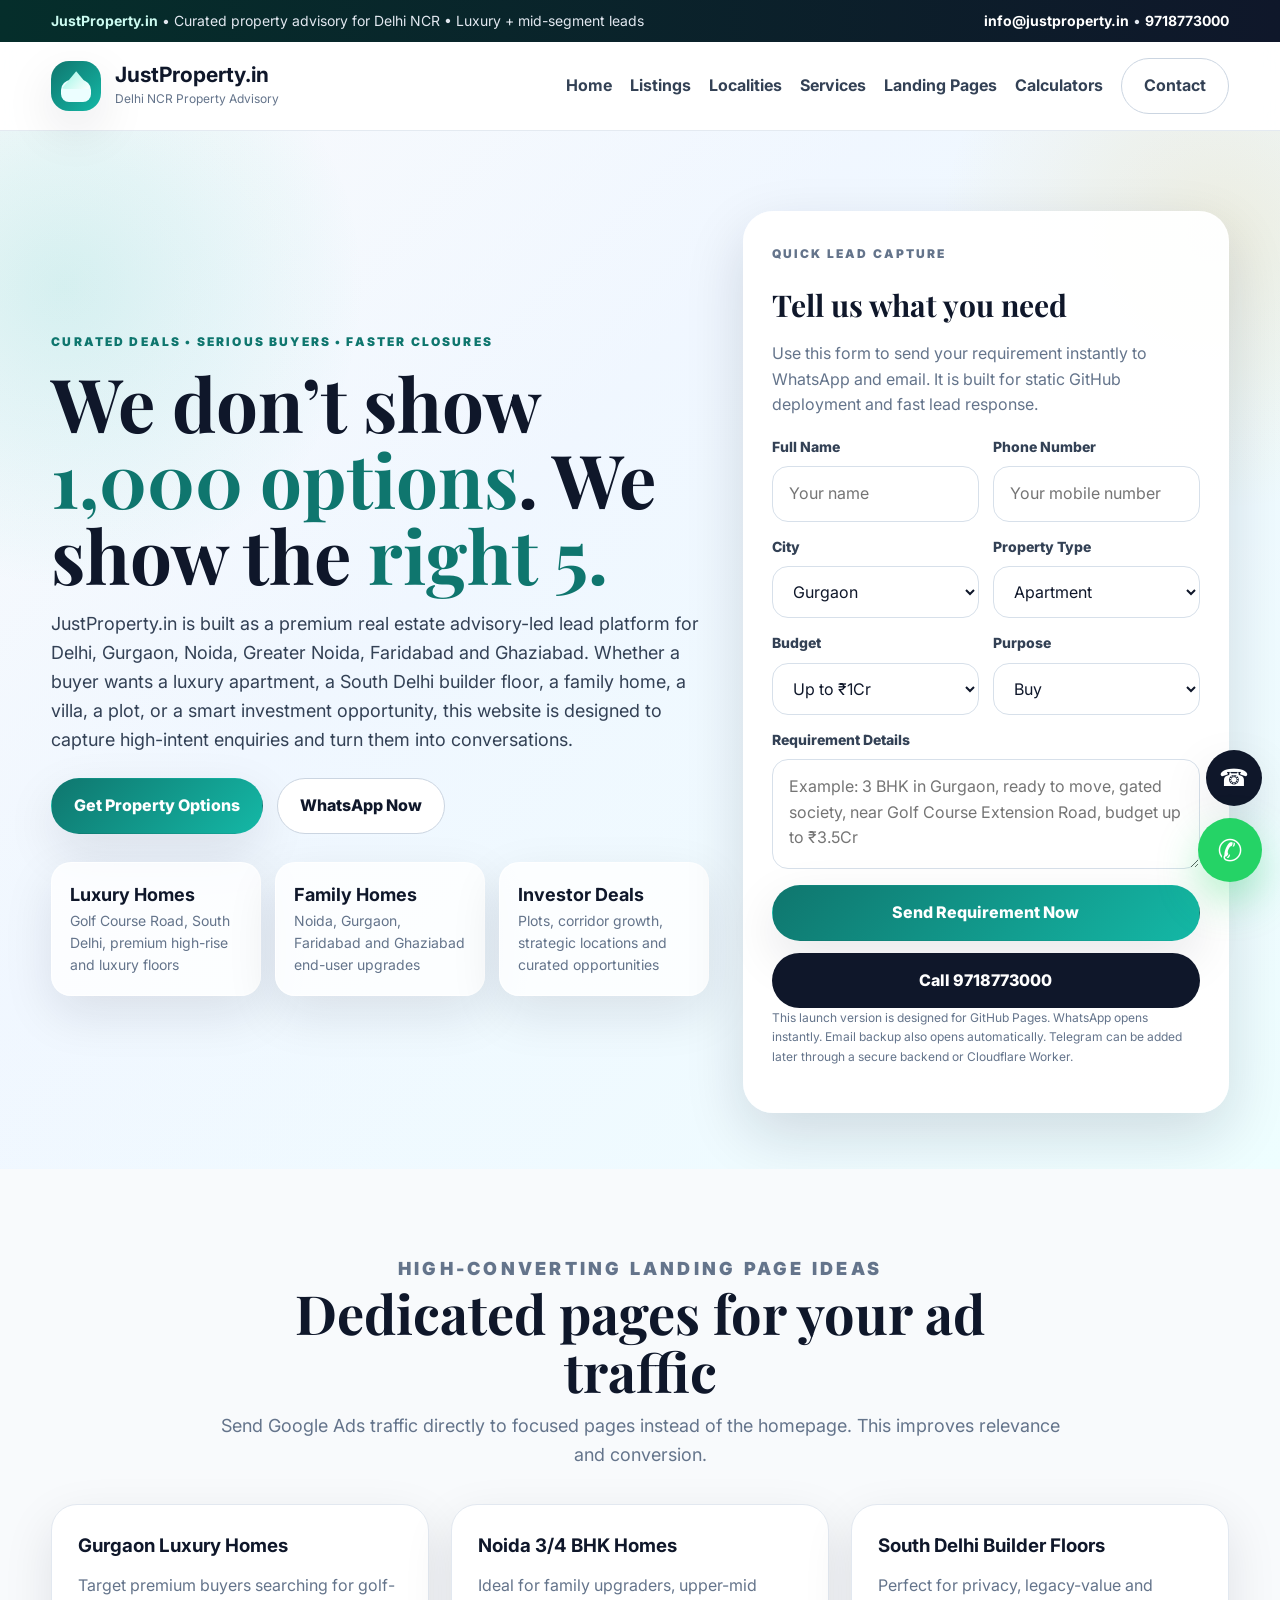
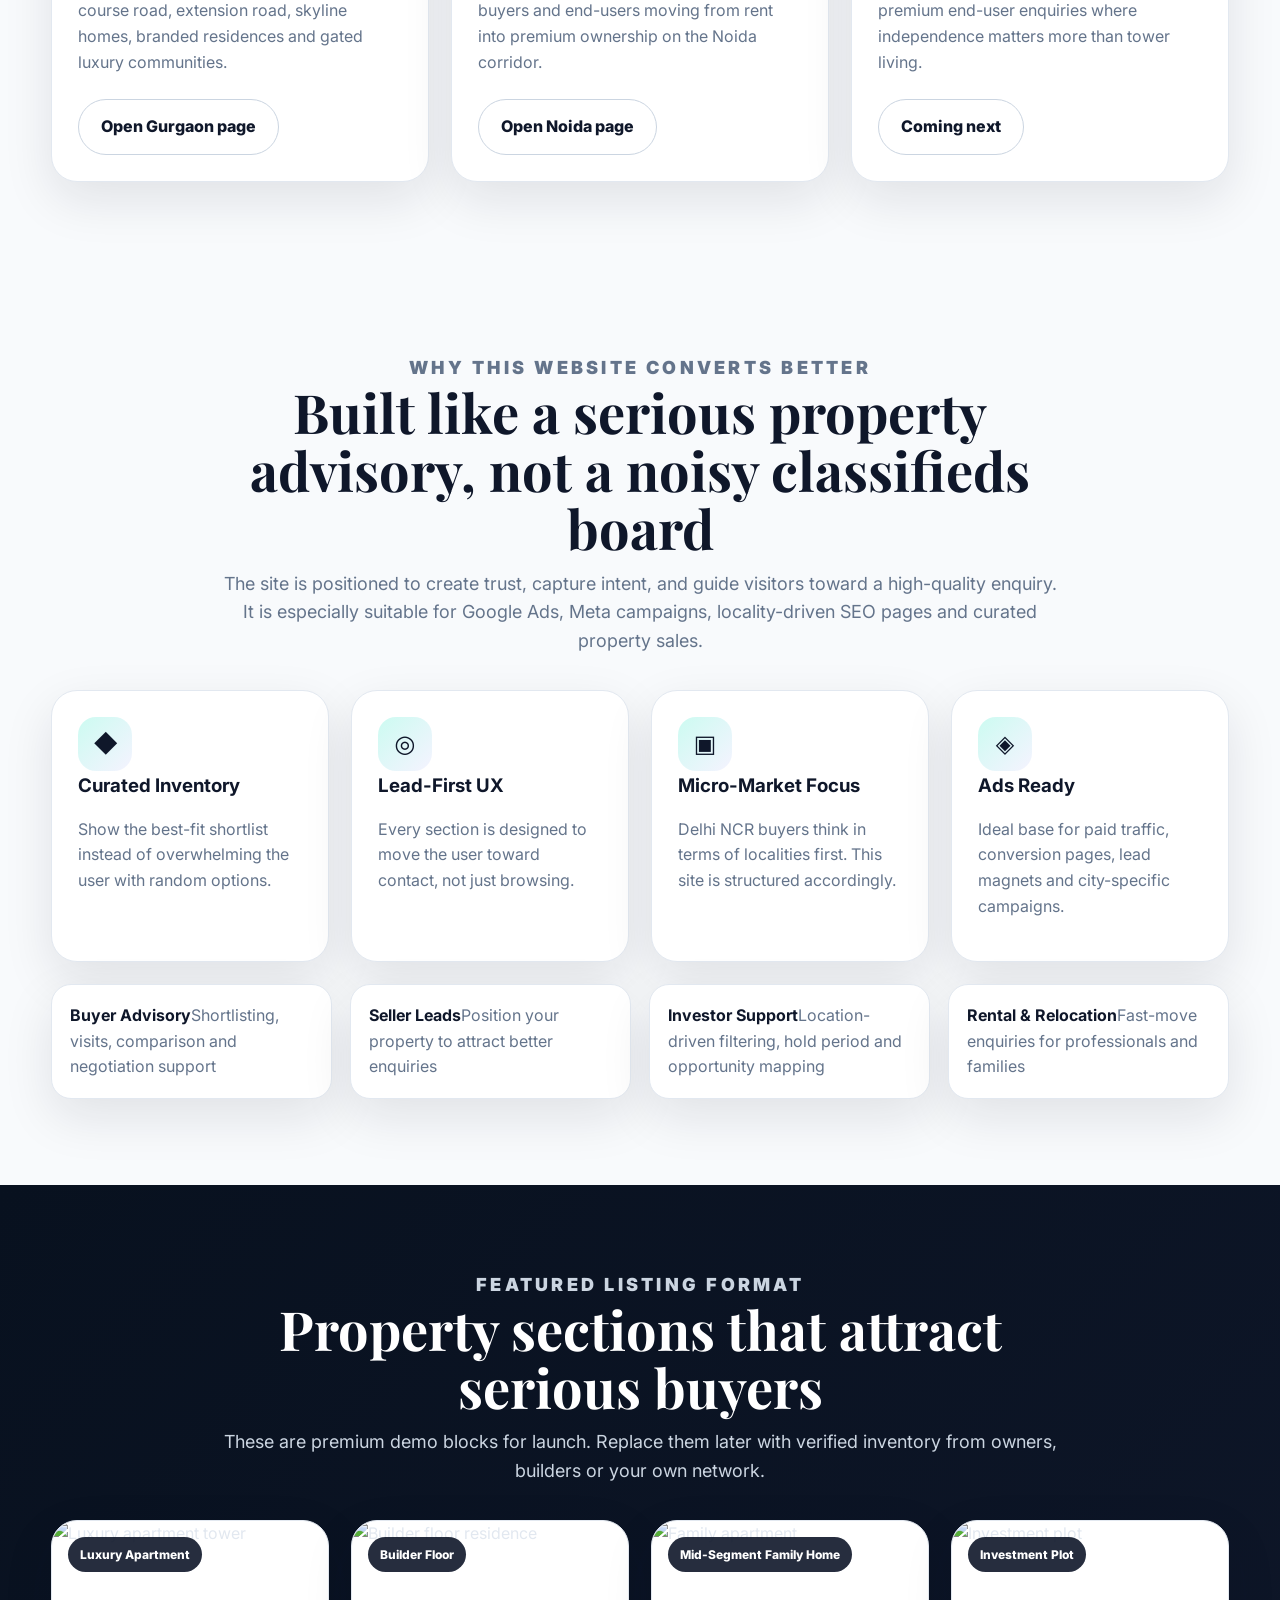
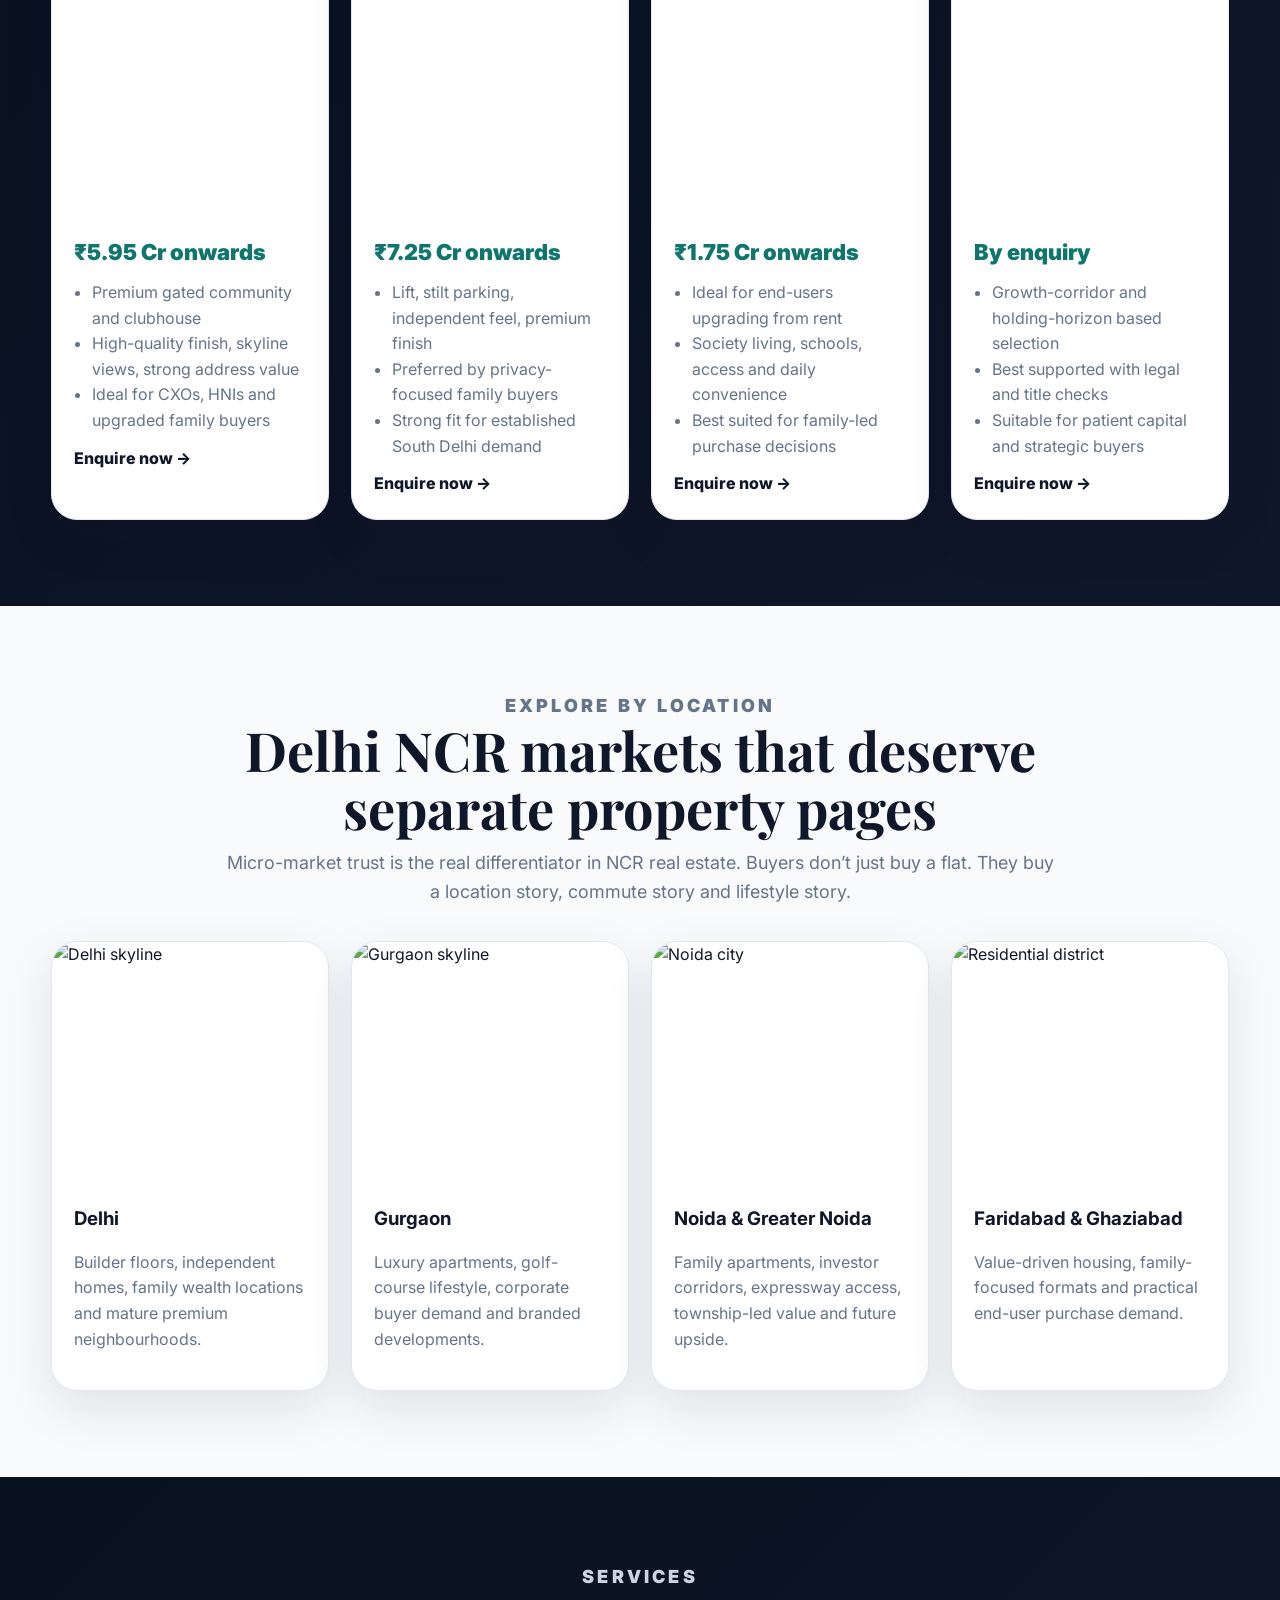
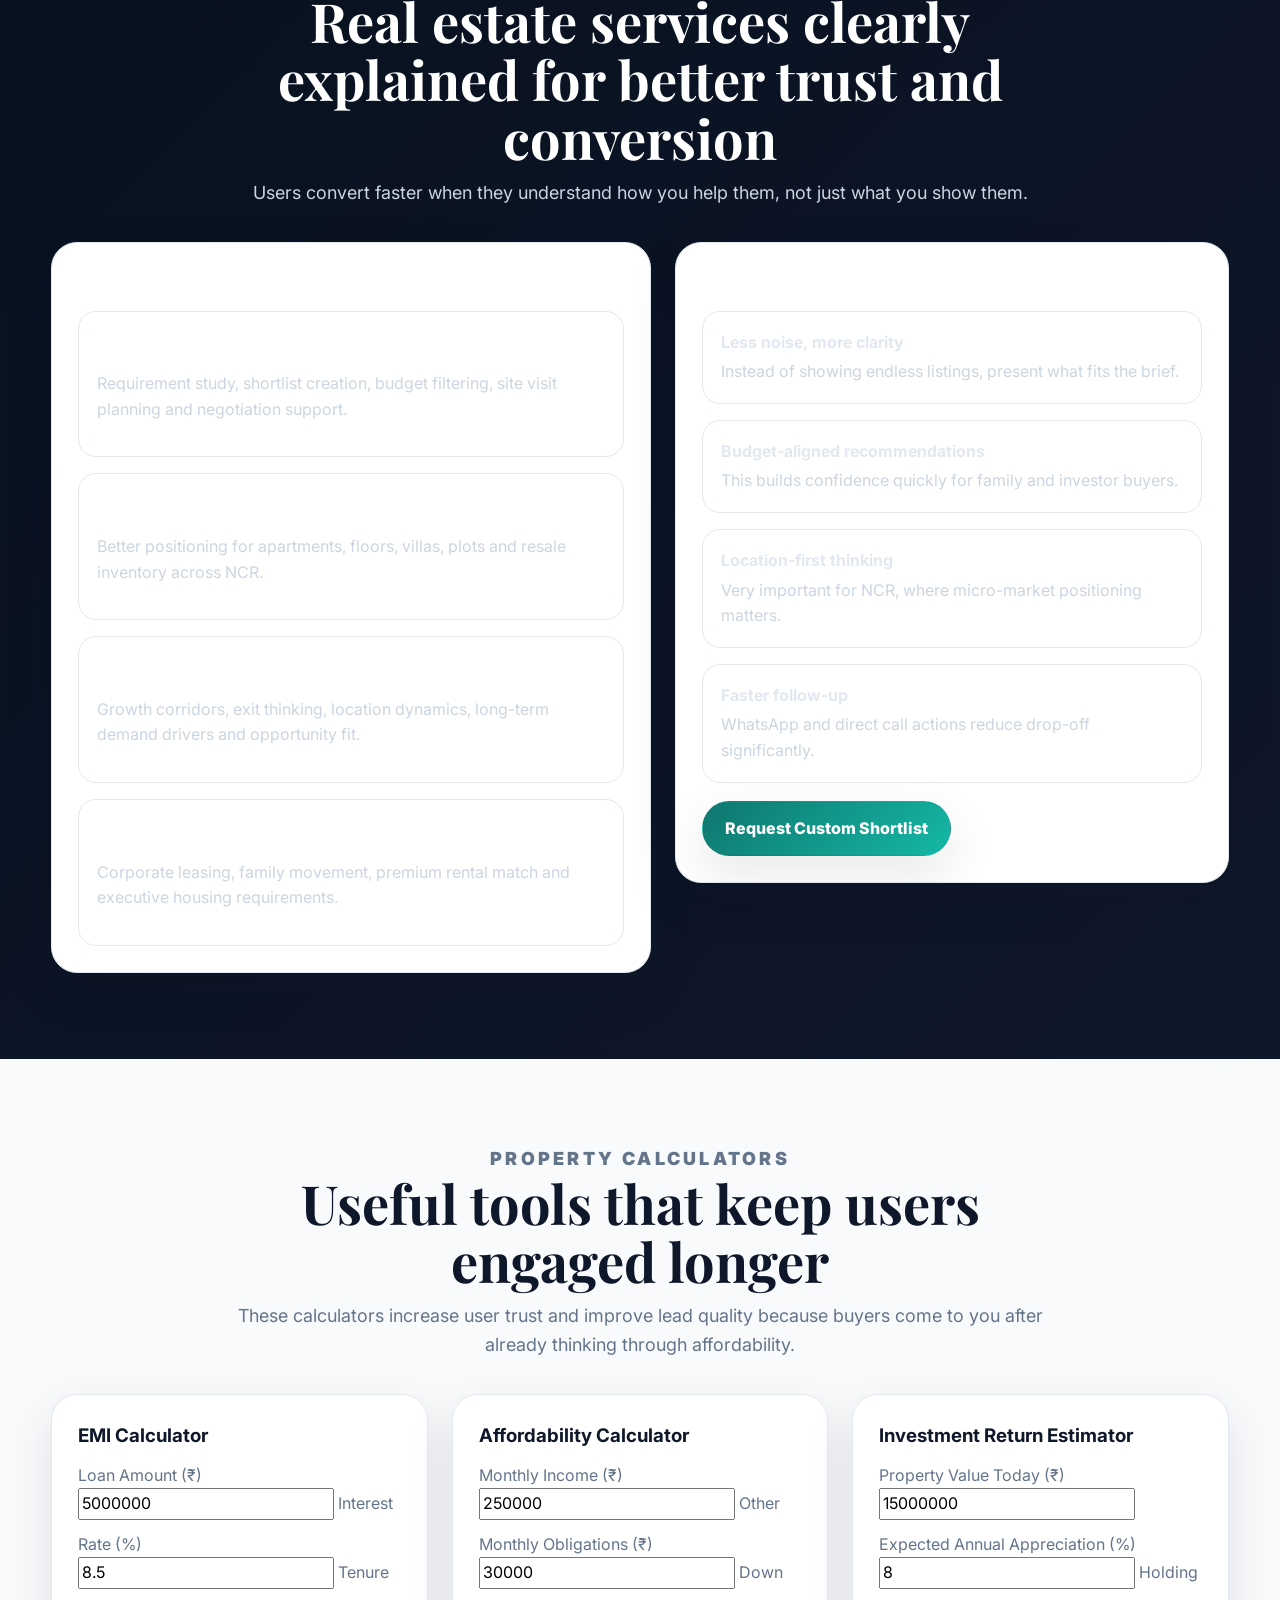
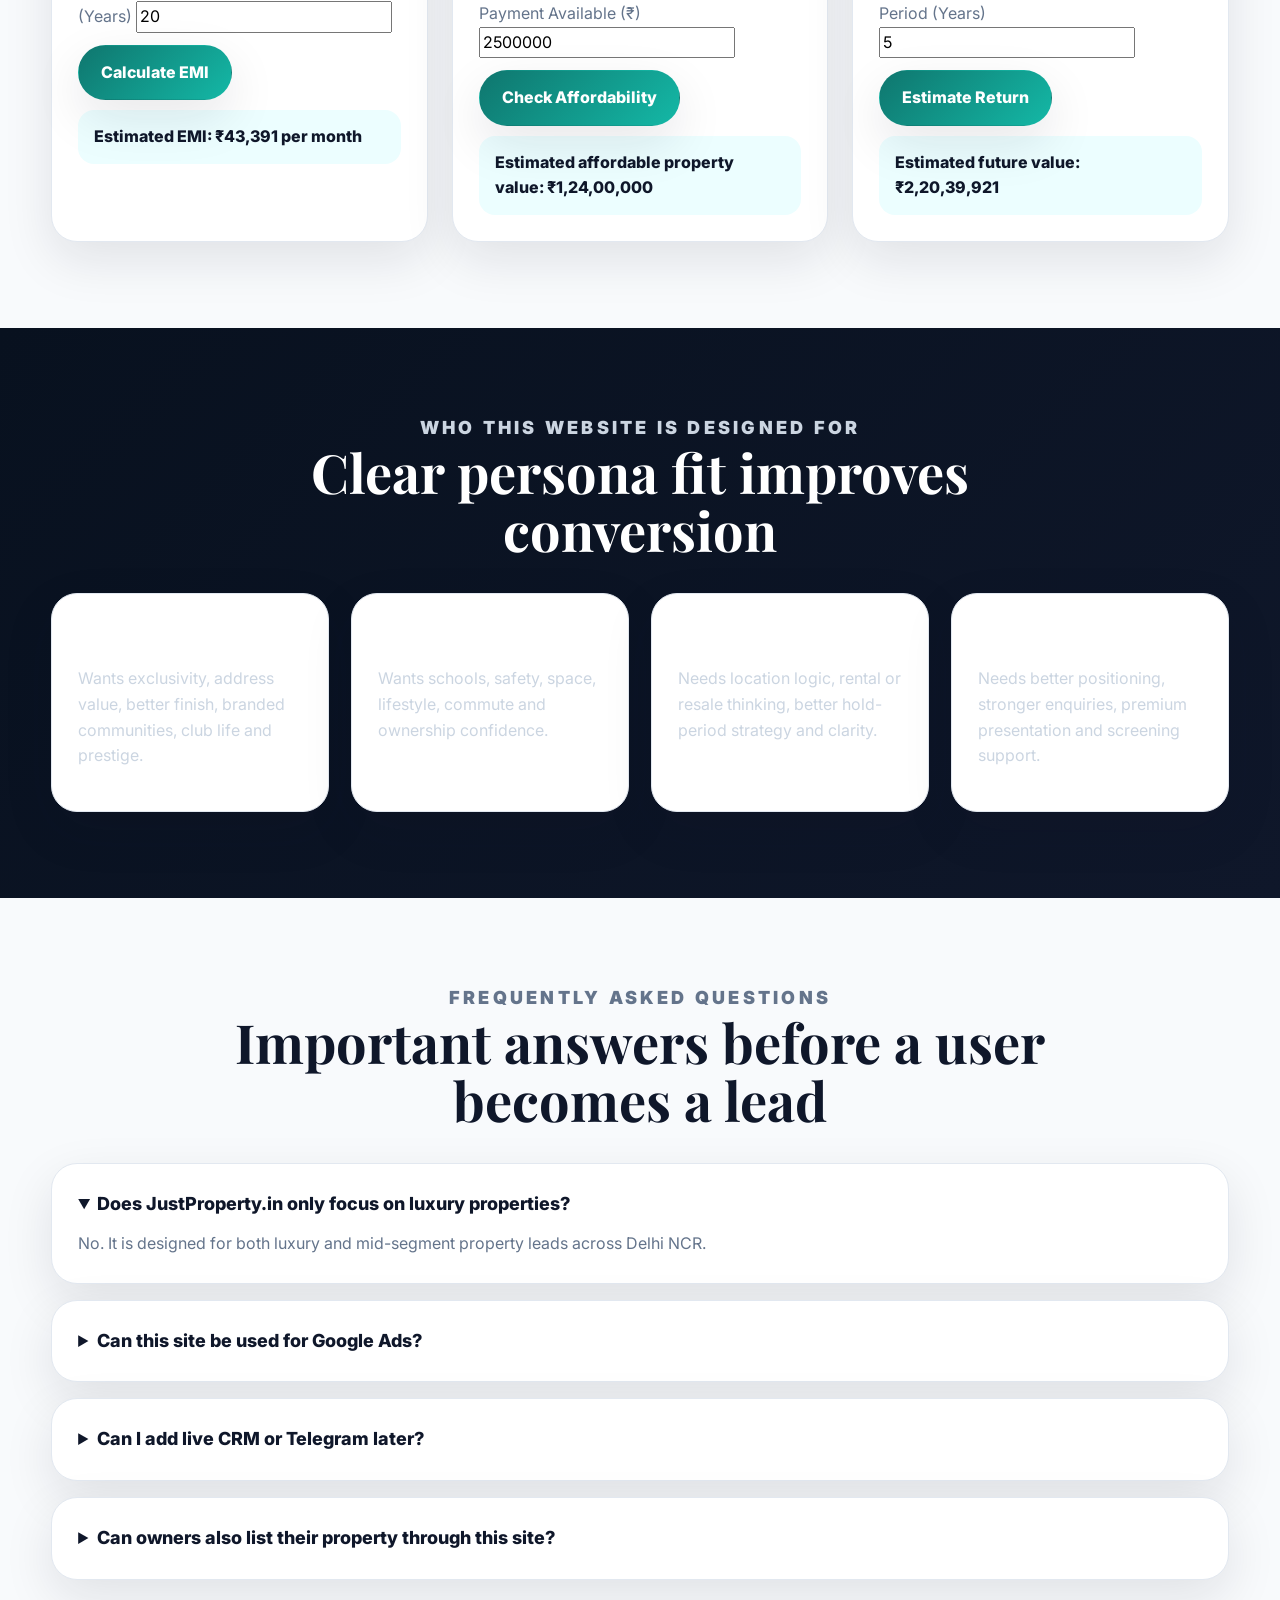
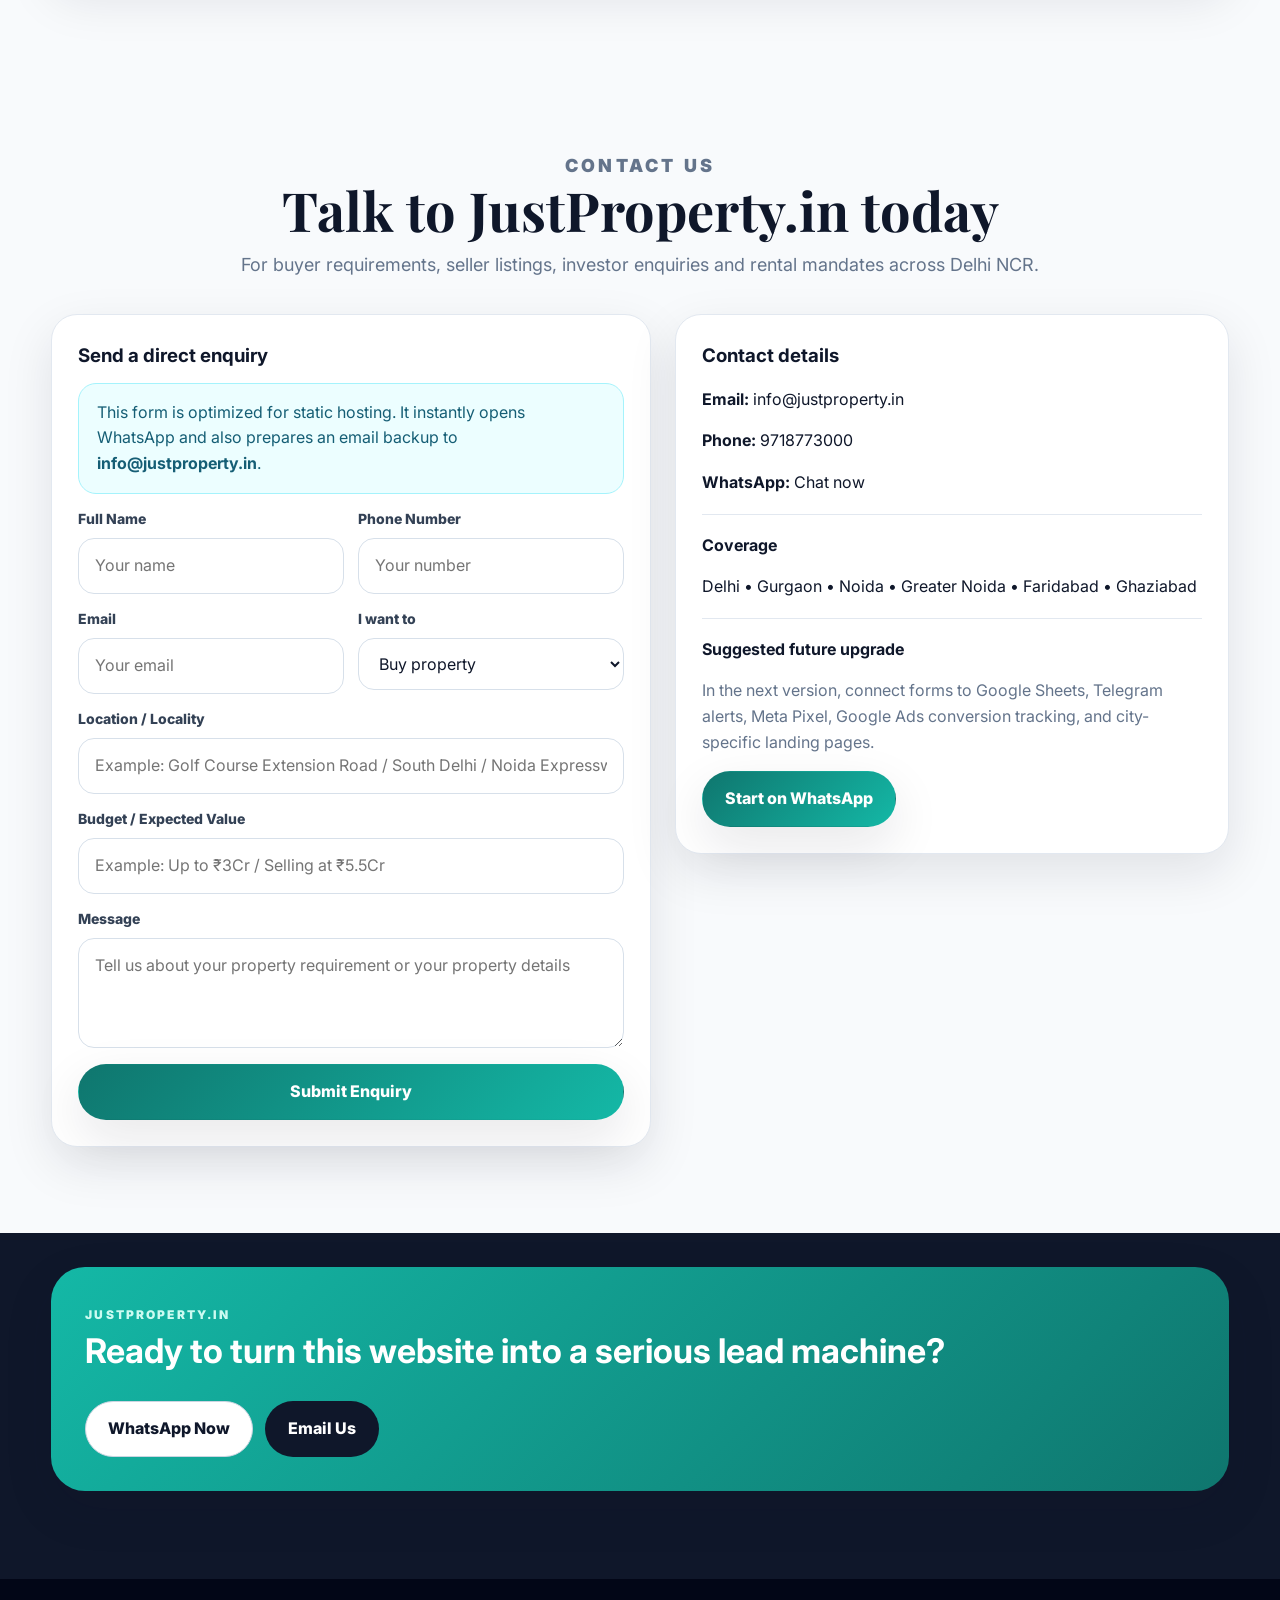
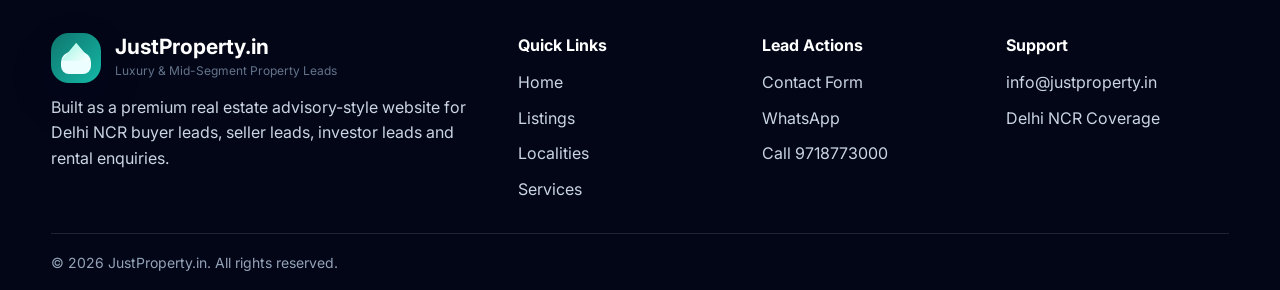
==== commit 12704894: "Update index.html" ====
--- a/index.html
+++ b/index.html
@@ -43,6 +43,7 @@
     .service-split,.contact-split,.owner-split{display:grid;grid-template-columns:1.04fr .96fr;gap:24px;align-items:start}.service-list,.bullet-list{display:grid;gap:16px}.service-list div,.bullet-list div{padding:18px;border:1px solid var(--line);border-radius:18px;background:#fff}.bullet-list div strong{display:block;margin-bottom:4px}
     .funnel-grid{grid-template-columns:repeat(4,1fr)}.funnel-step{padding:22px;border-radius:24px;background:#fff;border:1px solid var(--line);box-shadow:var(--shadow)}.funnel-step .step{font-size:12px;letter-spacing:.15em;text-transform:uppercase;color:var(--primary);font-weight:900}
     .persona-grid{grid-template-columns:repeat(4,1fr)}.landing-grid{grid-template-columns:repeat(3,1fr)}.landing-card p{margin:0 0 16px;color:var(--muted)}
+    .landing-card .btn{margin-top:8px}
     .calc-grid{display:grid;grid-template-columns:repeat(3,1fr);gap:24px}.calculator input{margin-bottom:12px}.calc-result{margin-top:10px;padding:14px 16px;border-radius:16px;background:#ecfeff;color:#0f172a;font-weight:800}
     .faq-wrap{display:grid;gap:16px}.faq-item summary{cursor:pointer;font-size:18px;font-weight:800}.faq-item p{margin:12px 0 0;color:var(--muted)}
     .contact-card h3,.contact-card h4{margin-top:0}.contact-card .line{display:block;height:1px;background:var(--line);margin:18px 0}.notice{background:#ecfeff;color:#155e75;border:1px solid #a5f3fc;border-radius:18px;padding:16px 18px;margin-bottom:14px}.success{display:none;margin-top:14px;background:#dcfce7;color:#166534;border:1px solid #86efac;padding:14px 16px;border-radius:16px;font-weight:700}
@@ -128,6 +129,33 @@
       </div>
     </section>
 
+    <section id="landing-pages">
+      <div class="container">
+        <div class="section-head reveal">
+          <p class="eyebrow">High-converting landing page ideas</p>
+          <h2>Dedicated pages for your ad traffic</h2>
+          <p>Send Google Ads traffic directly to focused pages instead of the homepage. This improves relevance and conversion.</p>
+        </div>
+        <div class="landing-grid">
+          <div class="landing-card reveal">
+            <h3>Gurgaon Luxury Homes</h3>
+            <p>Target premium buyers searching for golf-course road, extension road, skyline homes, branded residences and gated luxury communities.</p>
+            <a href="/gurgaon-luxury-homes.html" class="btn btn-secondary">Open Gurgaon page</a>
+          </div>
+          <div class="landing-card reveal delay-1">
+            <h3>Noida 3/4 BHK Homes</h3>
+            <p>Ideal for family upgraders, upper-mid buyers and end-users moving from rent into premium ownership on the Noida corridor.</p>
+            <a href="/noida-premium-homes.html" class="btn btn-secondary">Open Noida page</a>
+          </div>
+          <div class="landing-card reveal delay-2">
+            <h3>South Delhi Builder Floors</h3>
+            <p>Perfect for privacy, legacy-value and premium end-user enquiries where independence matters more than tower living.</p>
+            <a href="#contact" class="btn btn-secondary">Coming next</a>
+          </div>
+        </div>
+      </div>
+    </section>
+
     <section>
       <div class="container">
         <div class="section-head reveal">
@@ -229,65 +257,6 @@
       </div>
     </section>
 
-    <section id="landing-pages">
-      <div class="container">
-        <div class="section-head reveal">
-          <p class="eyebrow">High-converting landing page ideas</p>
-          <h2>These are the exact pages you should use for ads and niche traffic</h2>
-          <p>This section helps you move beyond one homepage into a more serious lead funnel.</p>
-        </div>
-        <div class="landing-grid">
-          <div class="landing-card reveal"><h3>Gurgaon Luxury Homes</h3><p>Target premium buyers searching for golf-course road, extension road, skyline homes, branded residences and gated luxury communities.</p><a href="#contact" class="btn btn-secondary">Use this as campaign page</a></div>
-          <div class="landing-card reveal delay-1"><h3>Noida 3 BHK Apartments</h3><p>Ideal for family upgraders, mid-segment users and end-users moving from rent into ownership.</p><a href="#contact" class="btn btn-secondary">Use this as campaign page</a></div>
-          <div class="landing-card reveal delay-2"><h3>South Delhi Builder Floors</h3><p>Perfect for privacy, legacy-value and premium end-user led enquiries where independence matters more than tower living.</p><a href="#contact" class="btn btn-secondary">Use this as campaign page</a></div>
-        </div>
-      </div>
-    </section>
-
-    <section id="funnel">
-      <div class="container">
-        <div class="section-head reveal">
-          <p class="eyebrow">Lead funnel</p>
-          <h2>How the website should work like a business machine</h2>
-          <p>This is the conversion logic the site is built around.</p>
-        </div>
-        <div class="funnel-grid">
-          <div class="funnel-step reveal"><div class="step">Step 1</div><h3>User lands on site</h3><p class="muted">Traffic comes from Google Ads, SEO, referrals, direct WhatsApp sharing or Meta campaigns.</p></div>
-          <div class="funnel-step reveal delay-1"><div class="step">Step 2</div><h3>User sees curated message</h3><p class="muted">Clear positioning immediately separates you from generic portals.</p></div>
-          <div class="funnel-step reveal delay-2"><div class="step">Step 3</div><h3>User sends requirement</h3><p class="muted">Lead form, WhatsApp CTA and call CTA all work together to reduce hesitation.</p></div>
-          <div class="funnel-step reveal delay-3"><div class="step">Step 4</div><h3>You respond fast</h3><p class="muted">The real sale happens through fast follow-up, shortlist quality and local market understanding.</p></div>
-        </div>
-      </div>
-    </section>
-
-    <section class="surface-dark" id="owner-leads">
-      <div class="container">
-        <div class="section-head reveal">
-          <p class="eyebrow">Owner & Seller leads</p>
-          <h2>Capture both buyers and property owners from the same website</h2>
-          <p>Most people ignore seller capture. That is a mistake. Owner inventory creates margins, control and exclusivity.</p>
-        </div>
-        <div class="owner-split">
-          <div class="glass-card reveal">
-            <h3>For property owners</h3>
-            <p class="muted">If you are planning to sell or lease out your apartment, floor, villa, plot or commercial property in Delhi NCR, JustProperty.in can help position your property to the right audience.</p>
-            <div class="bullet-list">
-              <div><strong>Better enquiry quality</strong><span class="muted">Get serious enquiries instead of broad, unfiltered traffic.</span></div>
-              <div><strong>Premium presentation</strong><span class="muted">Your property can be positioned by location, budget and buyer fit.</span></div>
-              <div><strong>Guided closure support</strong><span class="muted">From showing coordination to negotiation and buyer screening.</span></div>
-            </div>
-          </div>
-          <div class="glass-card reveal delay-1">
-            <h3>Owner CTA</h3>
-            <p class="muted">Want to sell or lease your property?</p>
-            <a class="btn btn-primary" href="https://wa.me/919718773000?text=Hi%20I%20want%20to%20list%20my%20property%20on%20JustProperty.in" target="_blank" rel="noopener">List Your Property on WhatsApp</a>
-            <div style="height:12px"></div>
-            <a class="btn btn-secondary" href="#contact">Send Owner Enquiry</a>
-          </div>
-        </div>
-      </div>
-    </section>
-
     <section id="calculators">
       <div class="container">
         <div class="section-head reveal">
@@ -450,18 +419,7 @@
 
     function formDataToObject(form){const fd=new FormData(form);return Object.fromEntries(fd.entries());}
     function makeLeadMessage(data){
-      const lines=[
-        'New Lead from JustProperty.in','',
-        'Name: '+(data.name||''),
-        'Phone: '+(data.phone||''),
-        'Email: '+(data.email||''),
-        'City: '+(data.city||''),
-        'Intent: '+(data.intent||''),
-        'Property Type: '+(data.property_type||''),
-        'Budget: '+(data.budget||''),
-        'Location: '+(data.location||''),
-        'Message: '+(data.message||'')
-      ];
+      const lines=['New Lead from JustProperty.in','','Name: '+(data.name||''),'Phone: '+(data.phone||''),'Email: '+(data.email||''),'City: '+(data.city||''),'Intent: '+(data.intent||''),'Property Type: '+(data.property_type||''),'Budget: '+(data.budget||''),'Location: '+(data.location||''),'Message: '+(data.message||'')];
       return lines.join('\n');
     }
     function openLeadActions(form, successId){
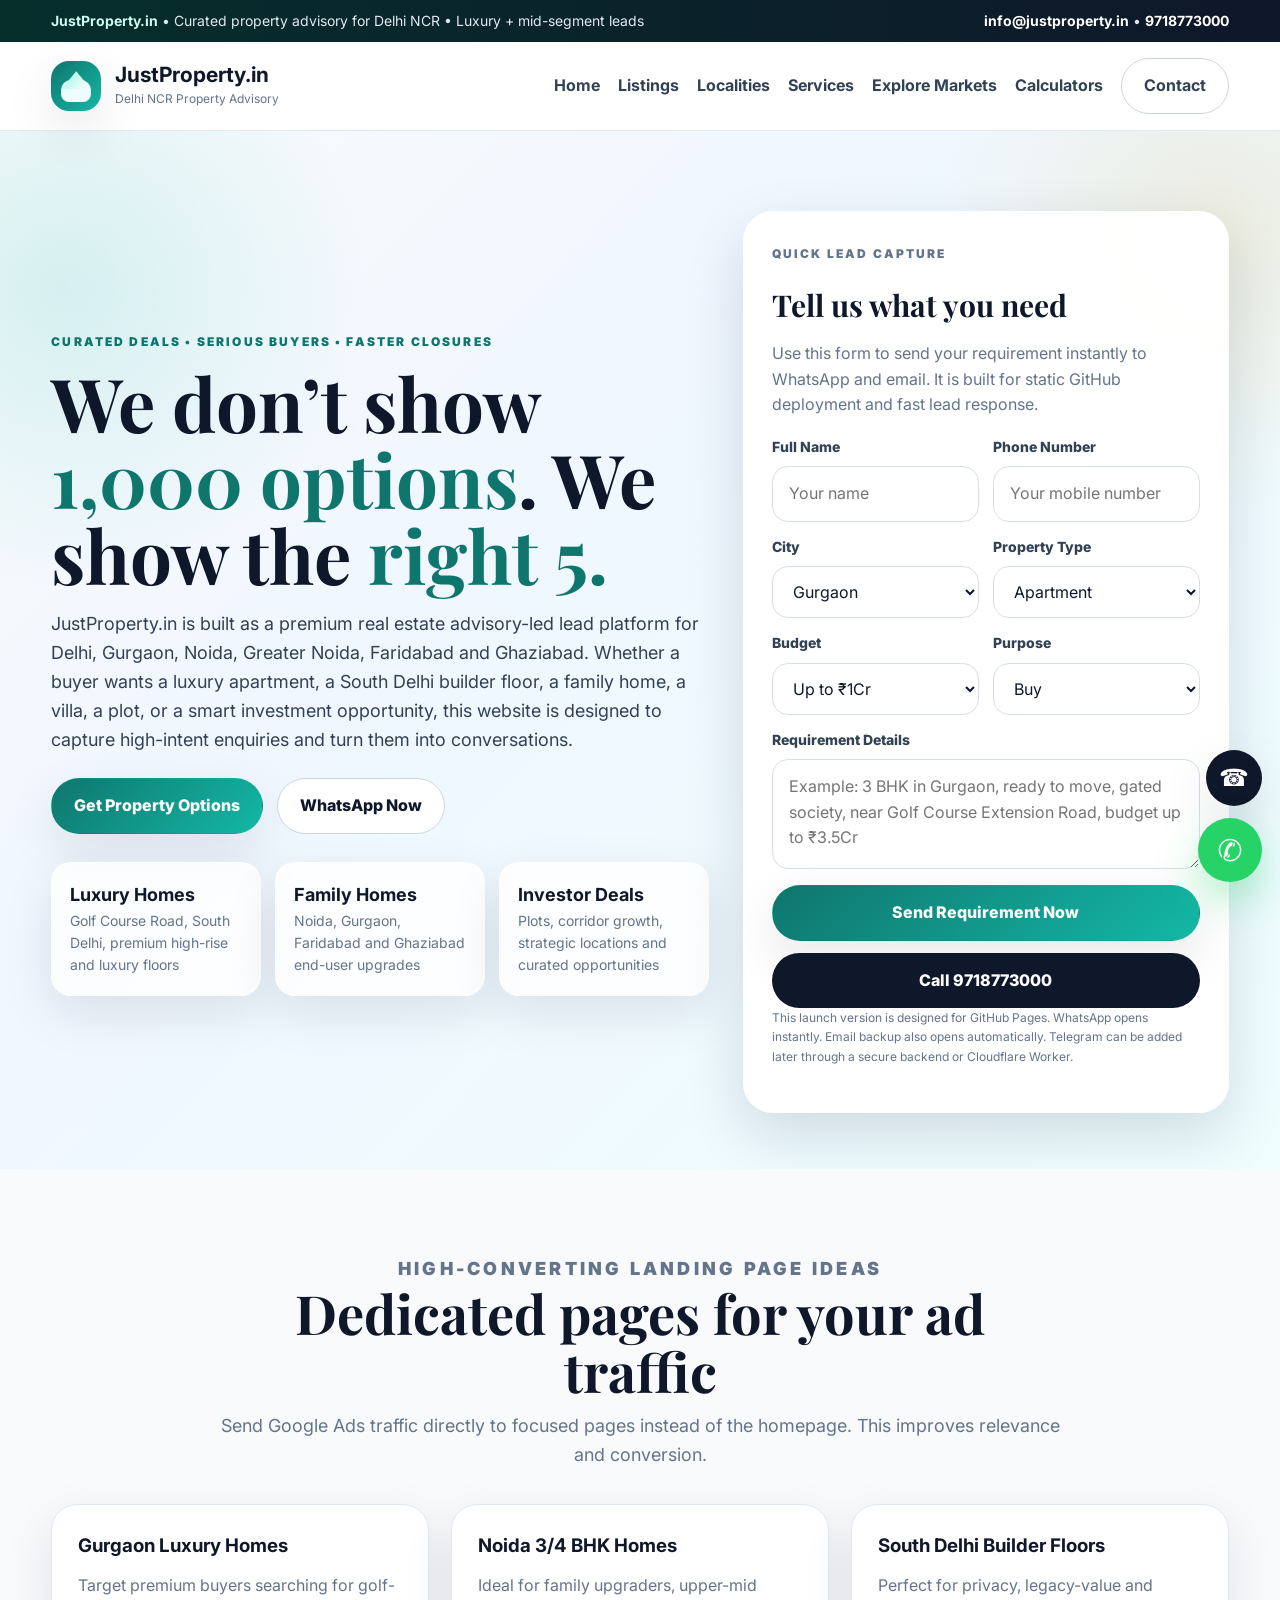
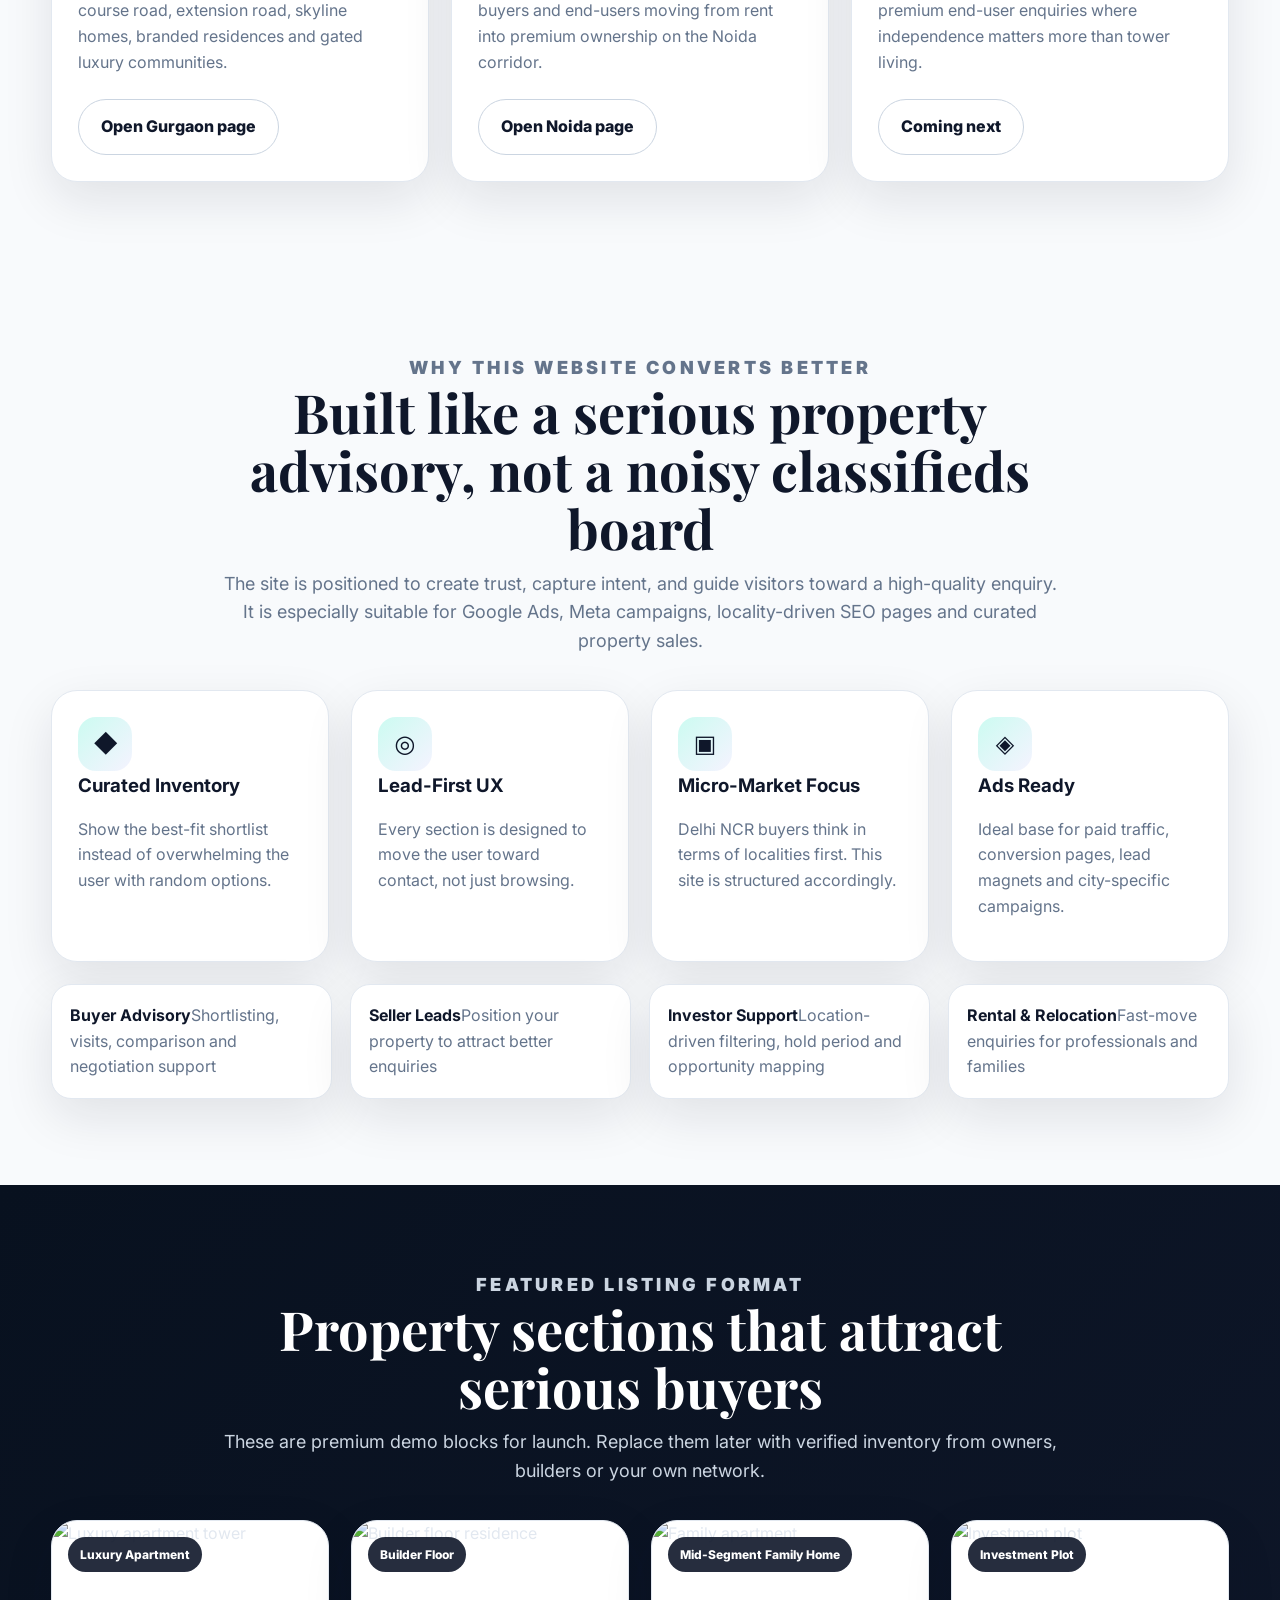
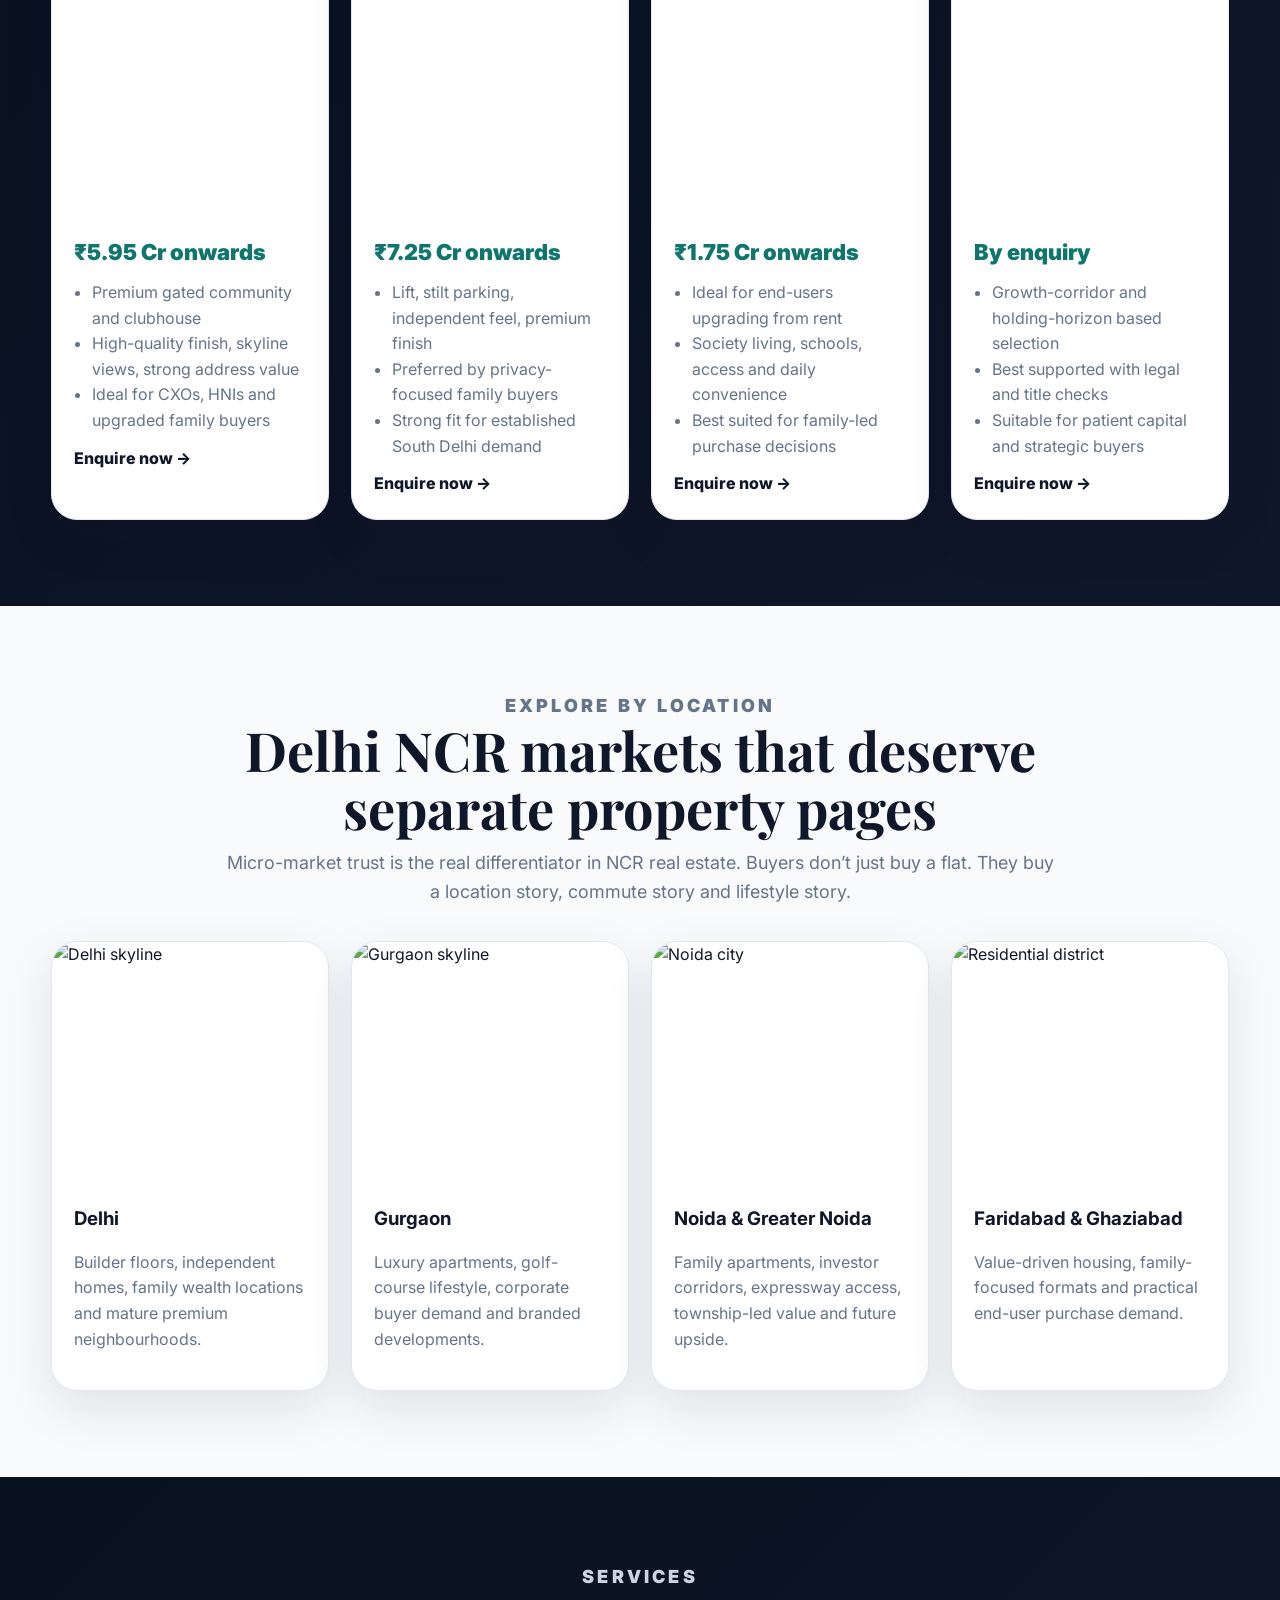
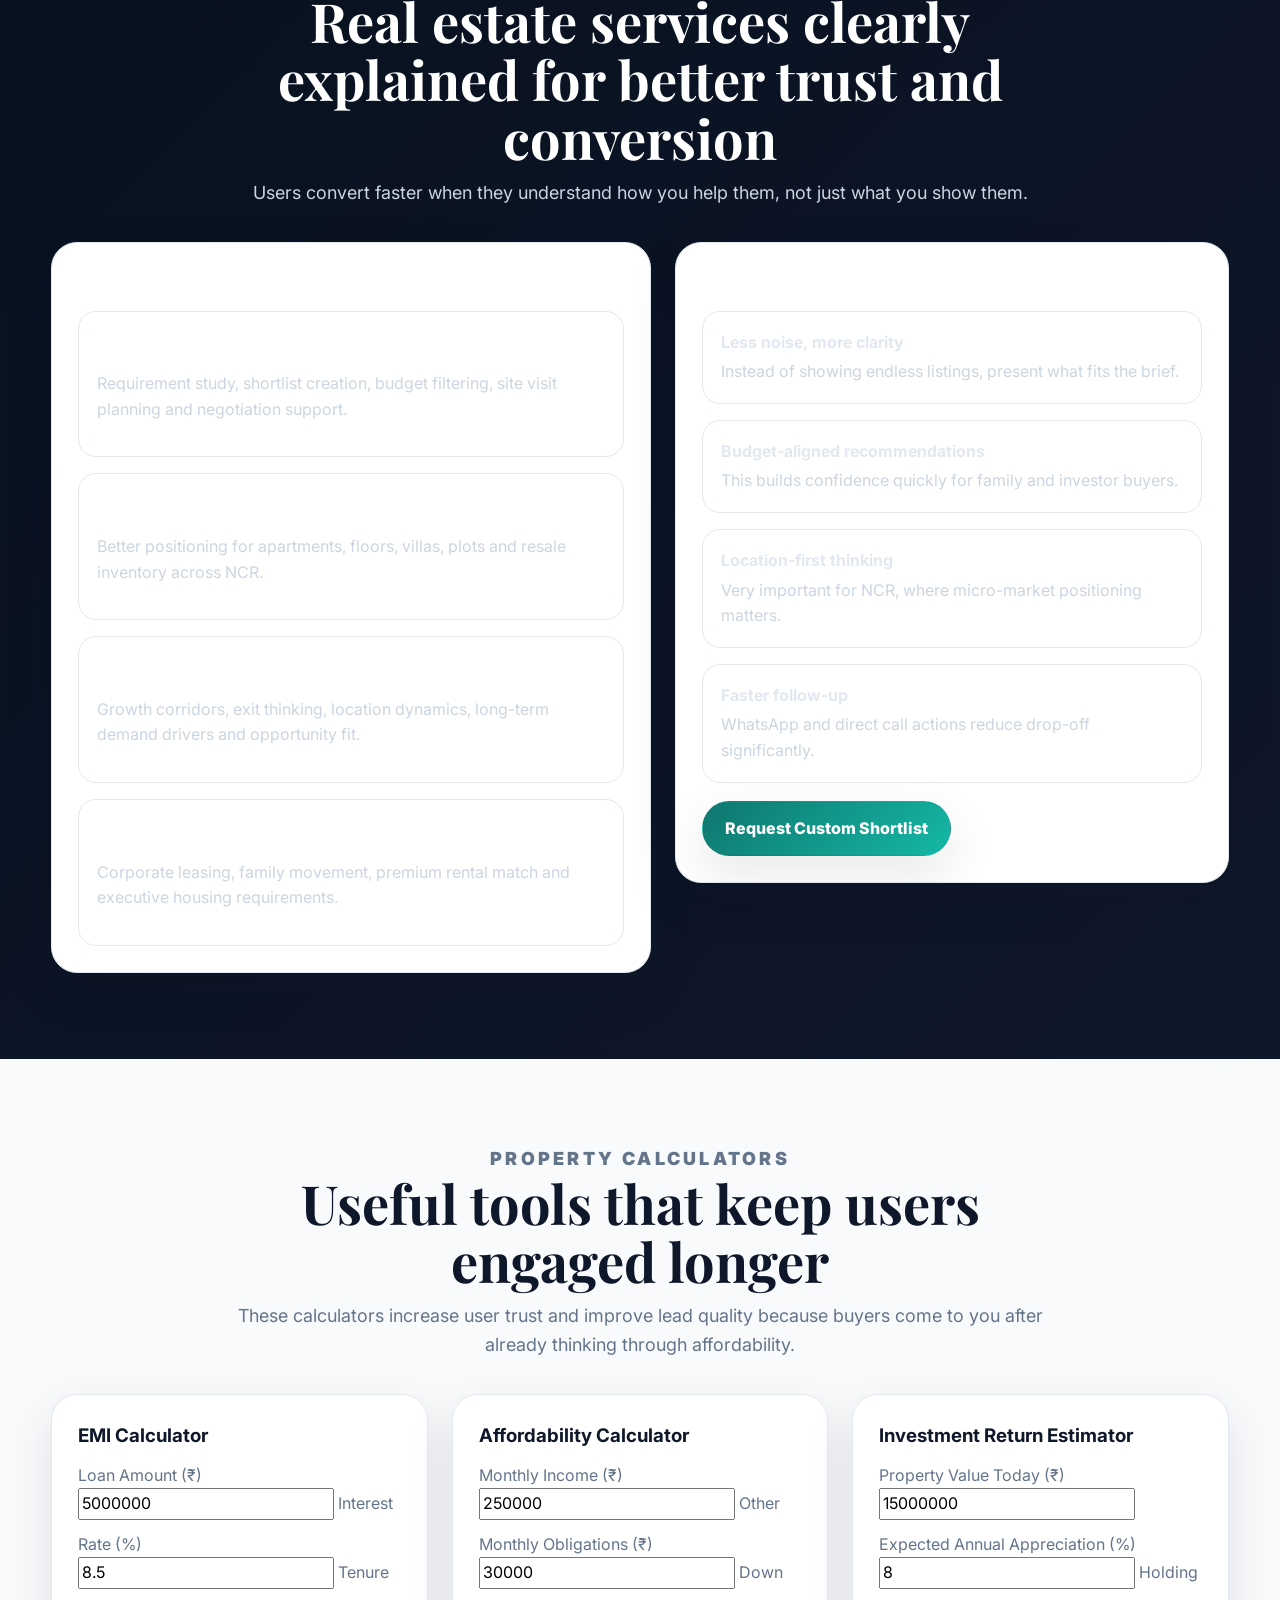
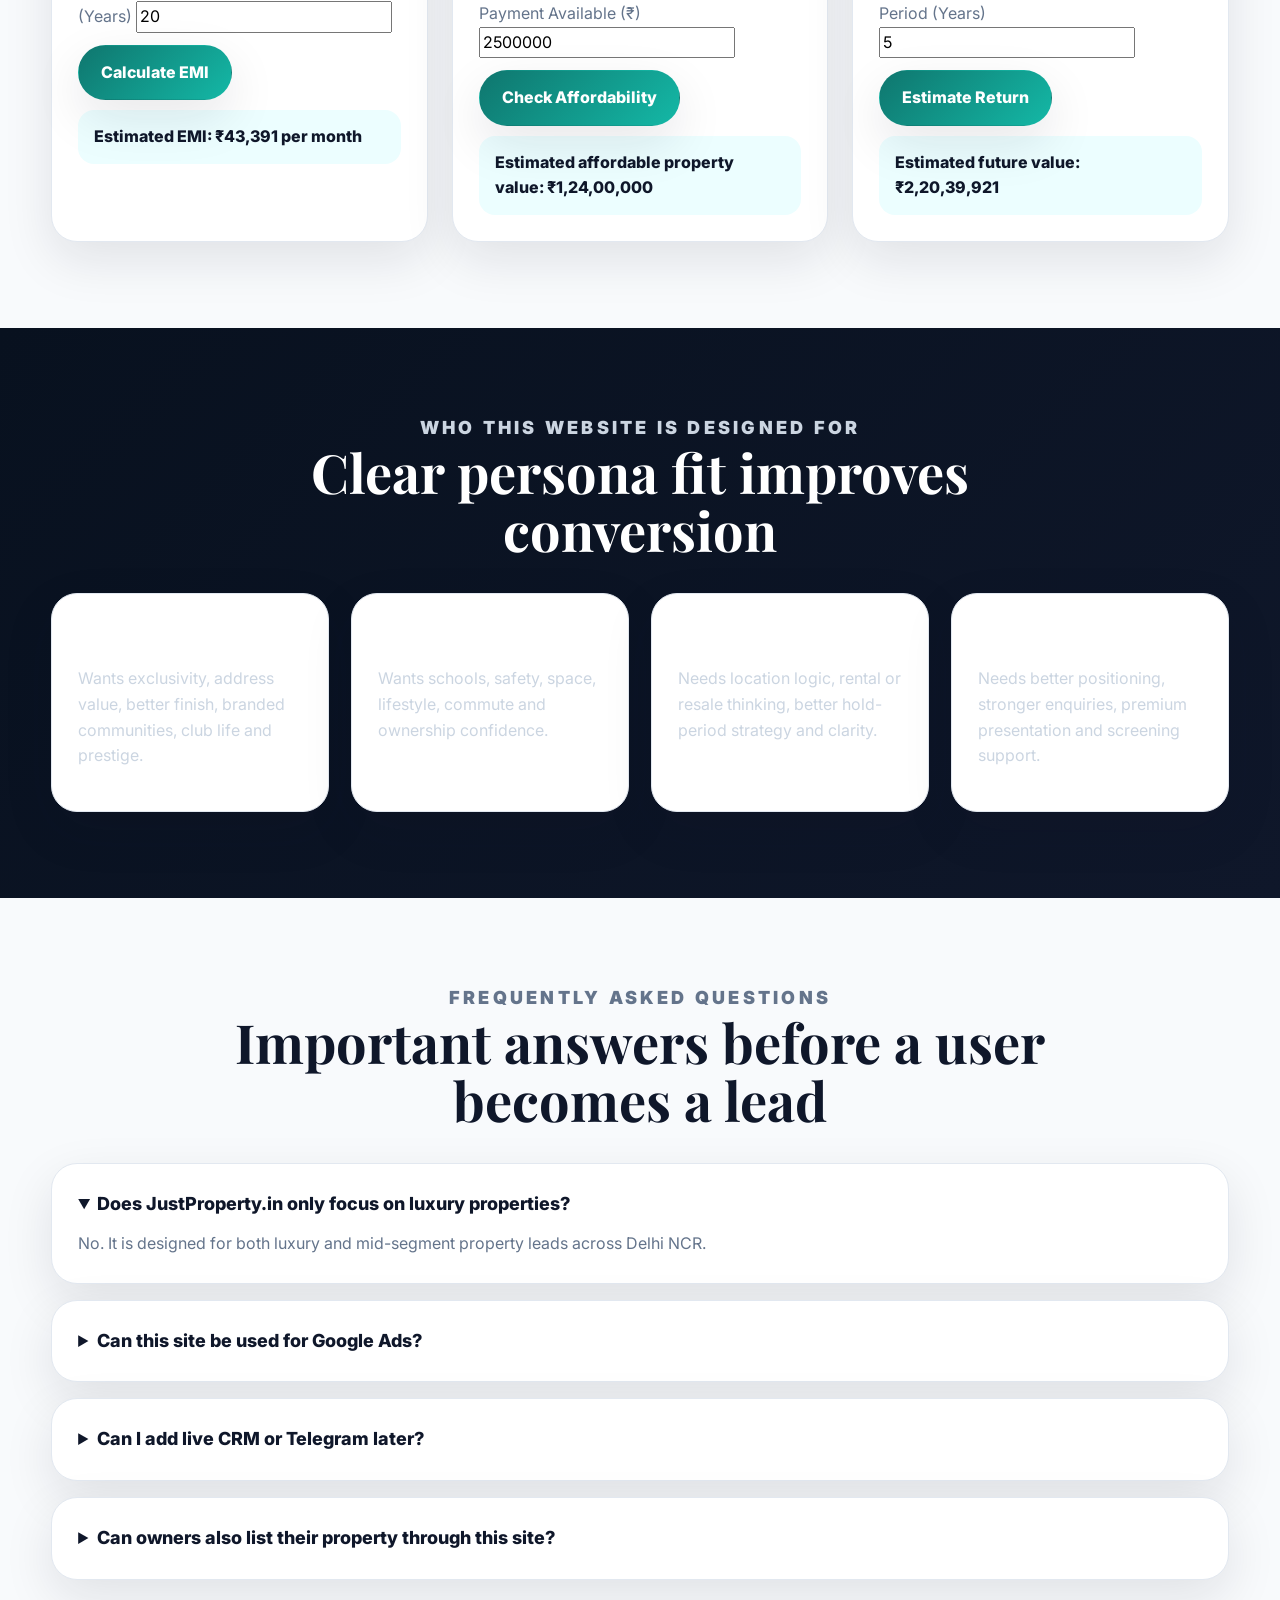
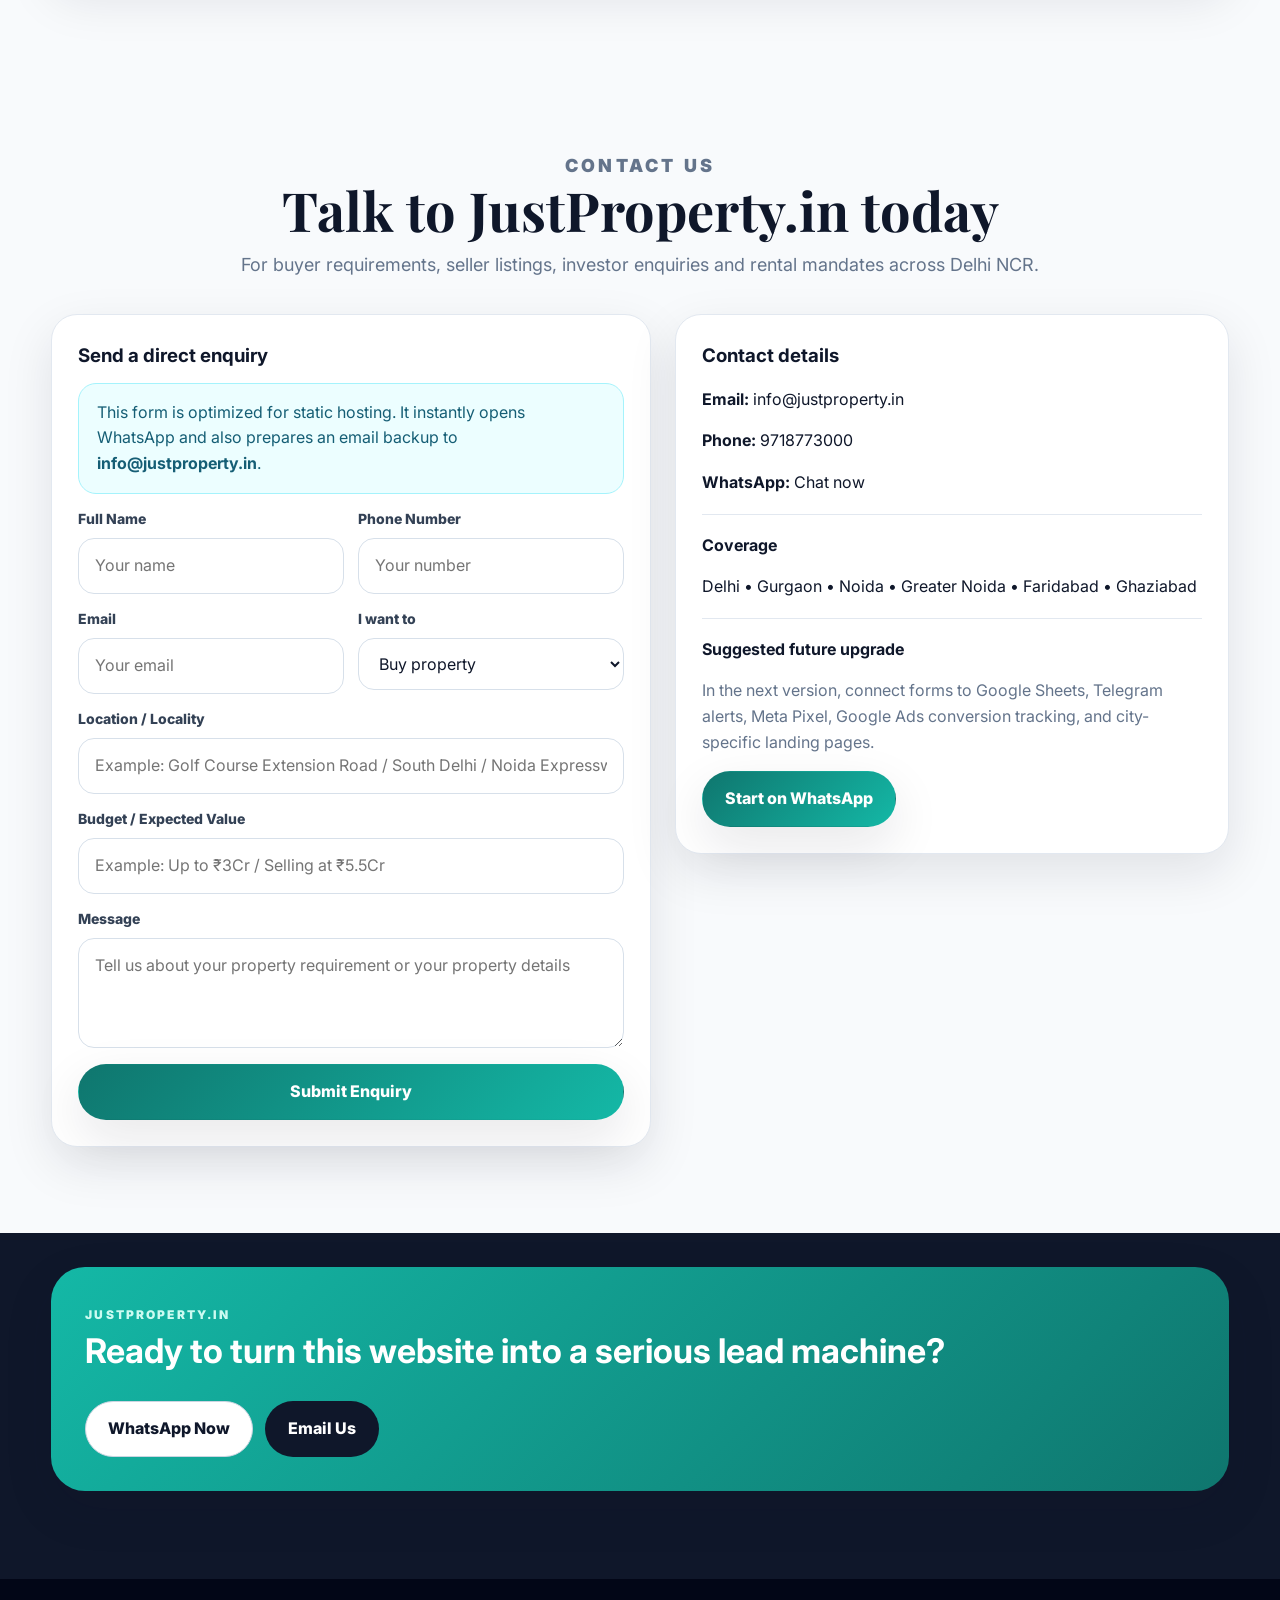
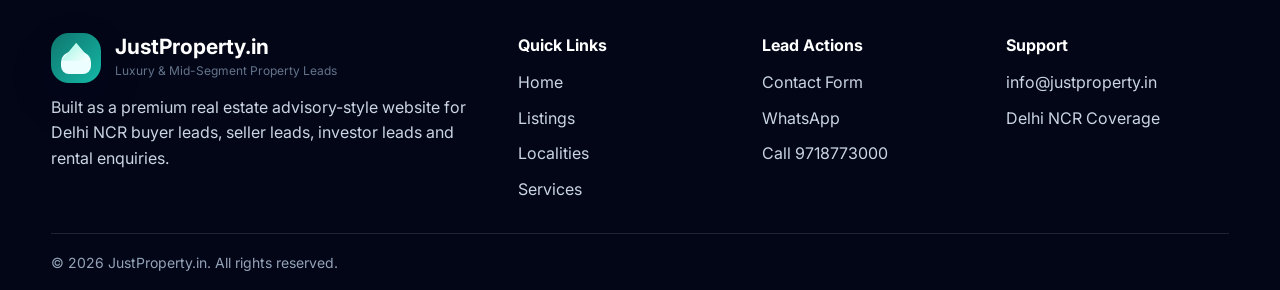
==== commit 2cae65b2: "Update index.html" ====
--- a/index.html
+++ b/index.html
@@ -79,7 +79,7 @@
         <a href="#listings">Listings</a>
         <a href="#localities">Localities</a>
         <a href="#services">Services</a>
-        <a href="#landing-pages">Landing Pages</a>
+        <a href="#landing-pages">Explore Markets</a>
         <a href="#calculators">Calculators</a>
         <a href="#contact" class="btn btn-secondary">Contact</a>
       </div>
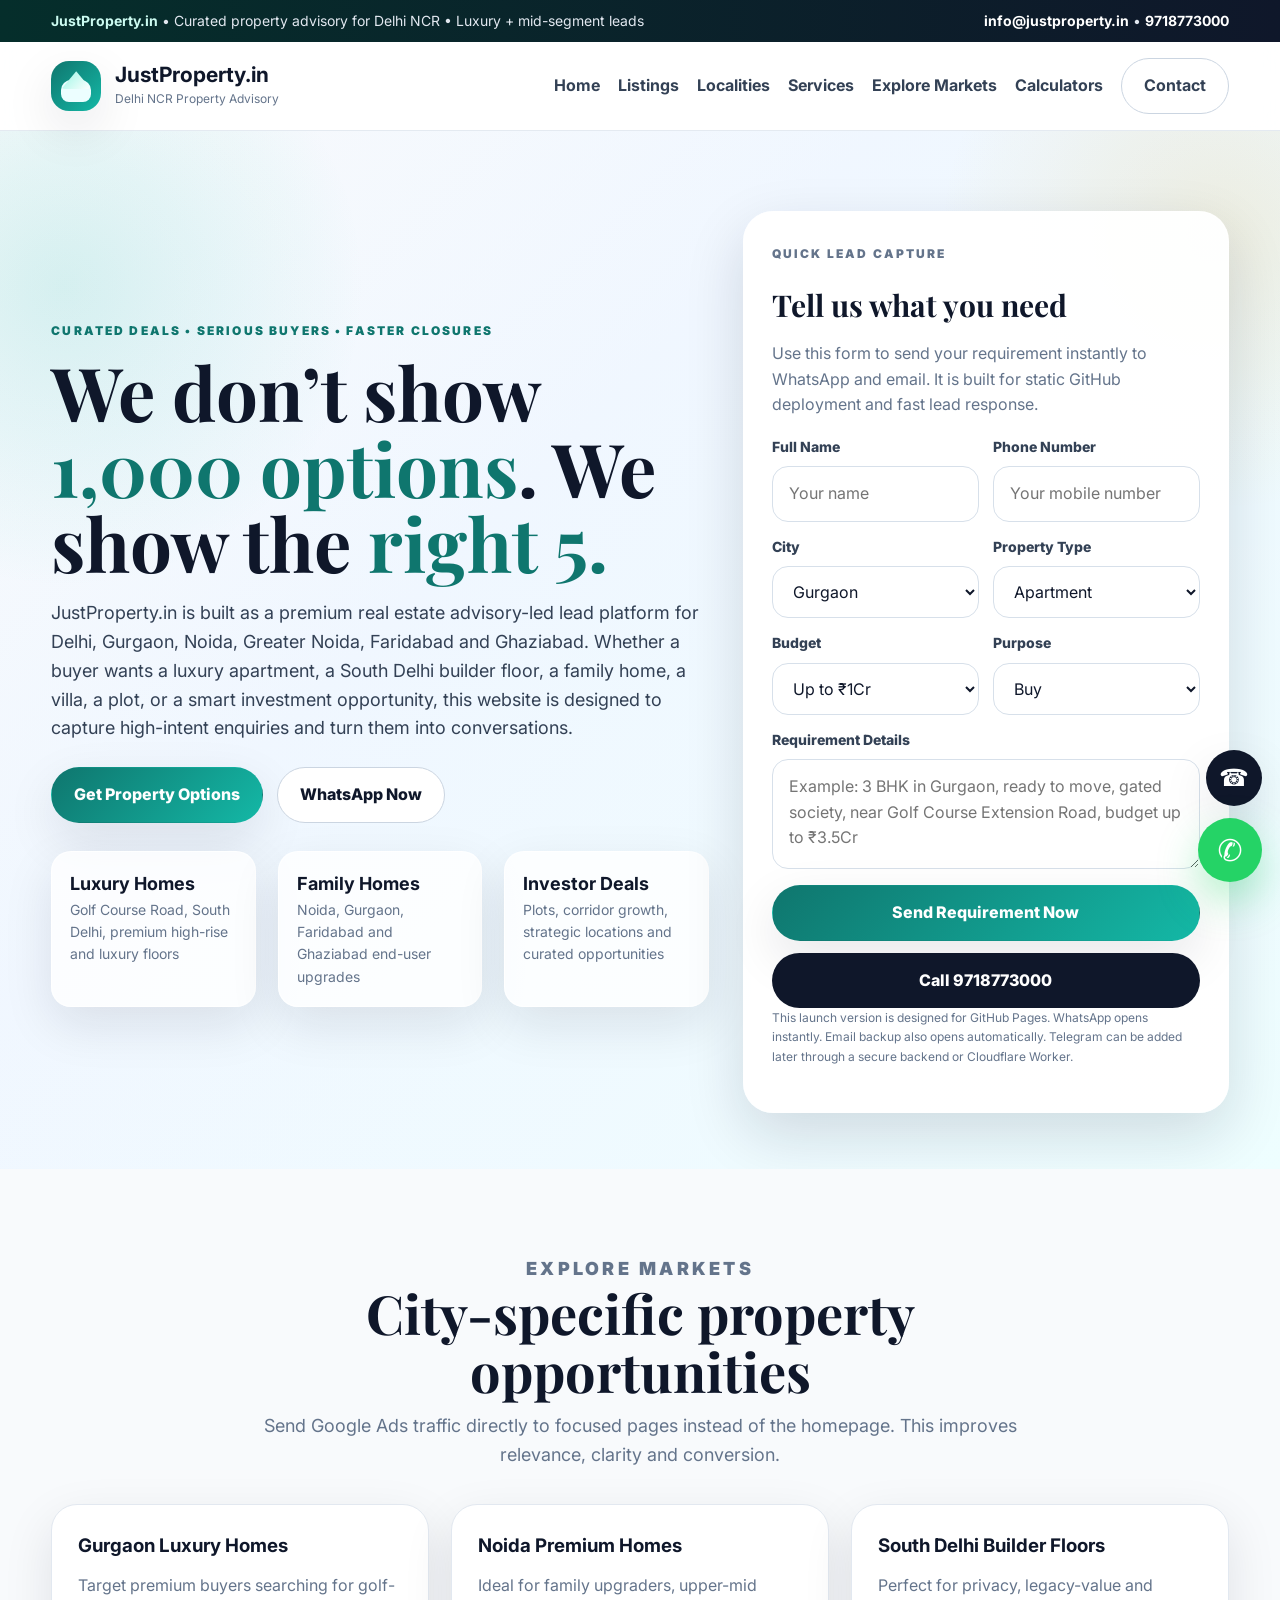
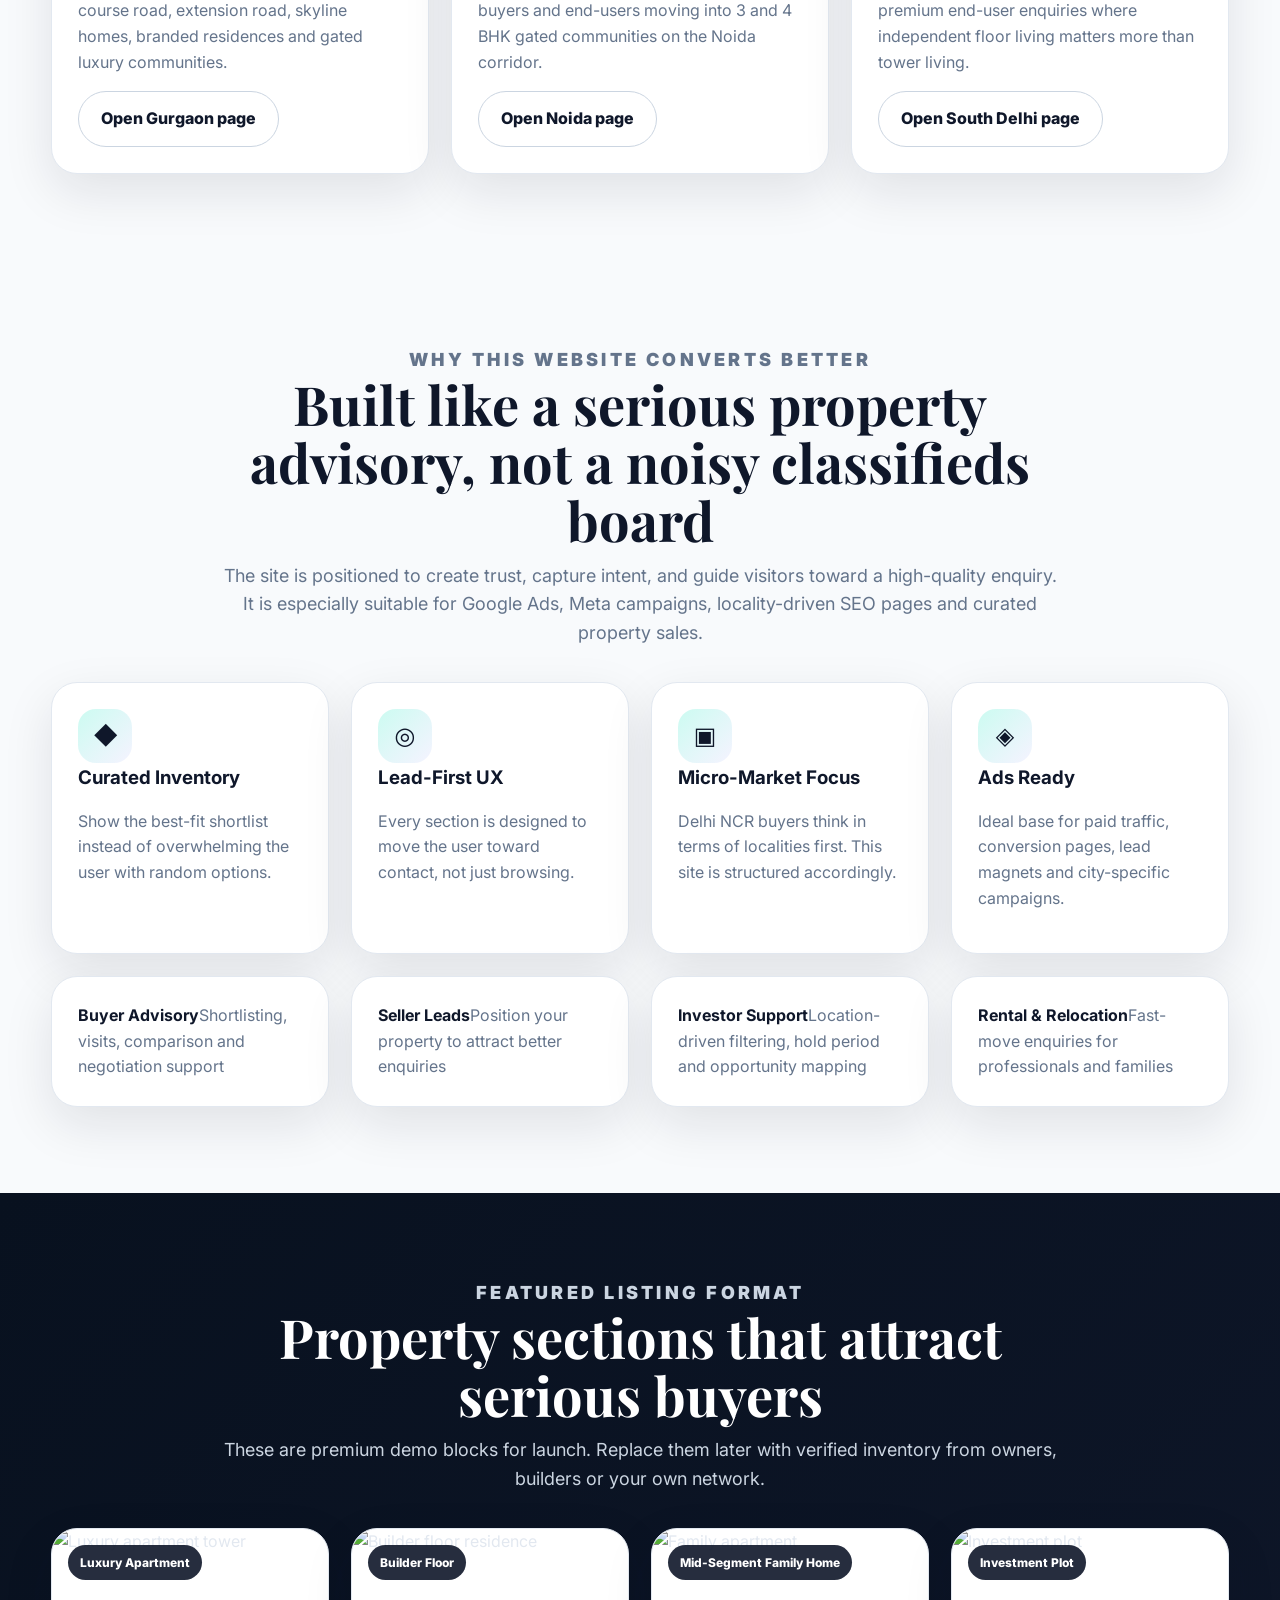
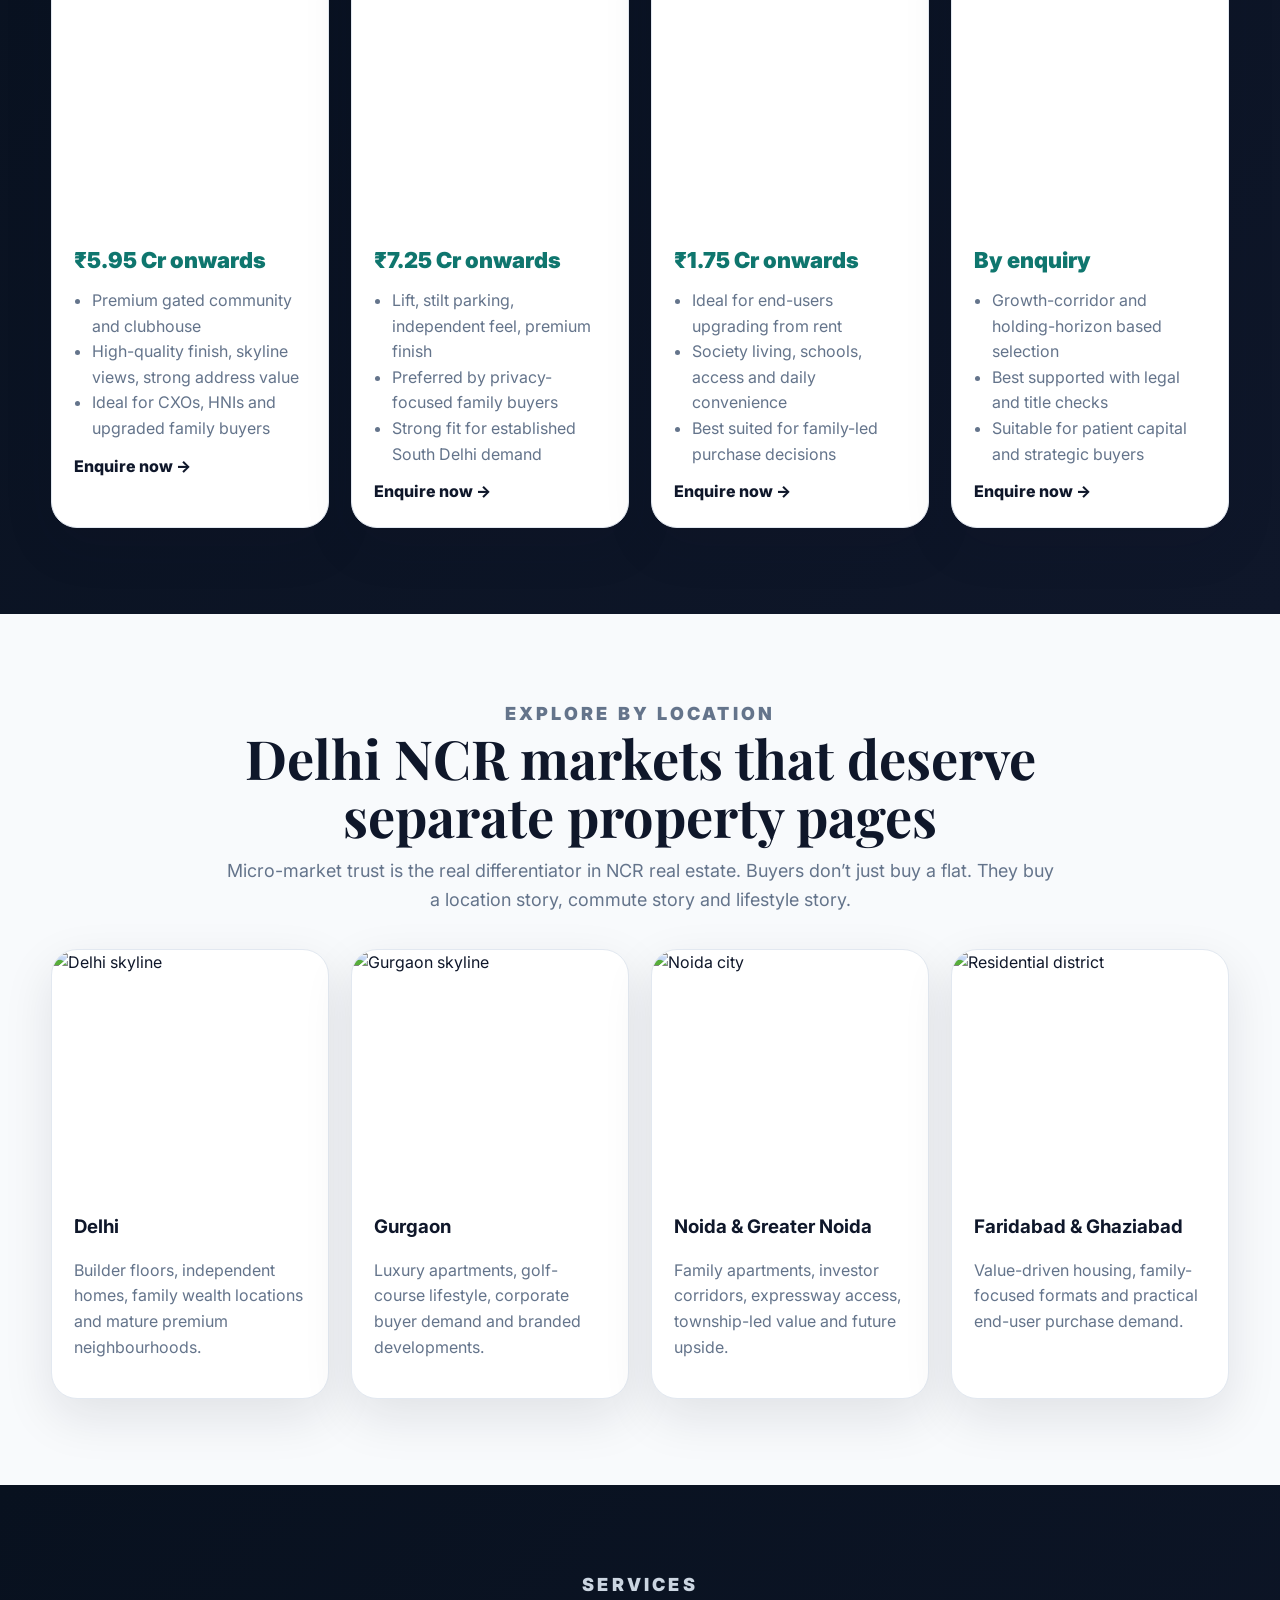
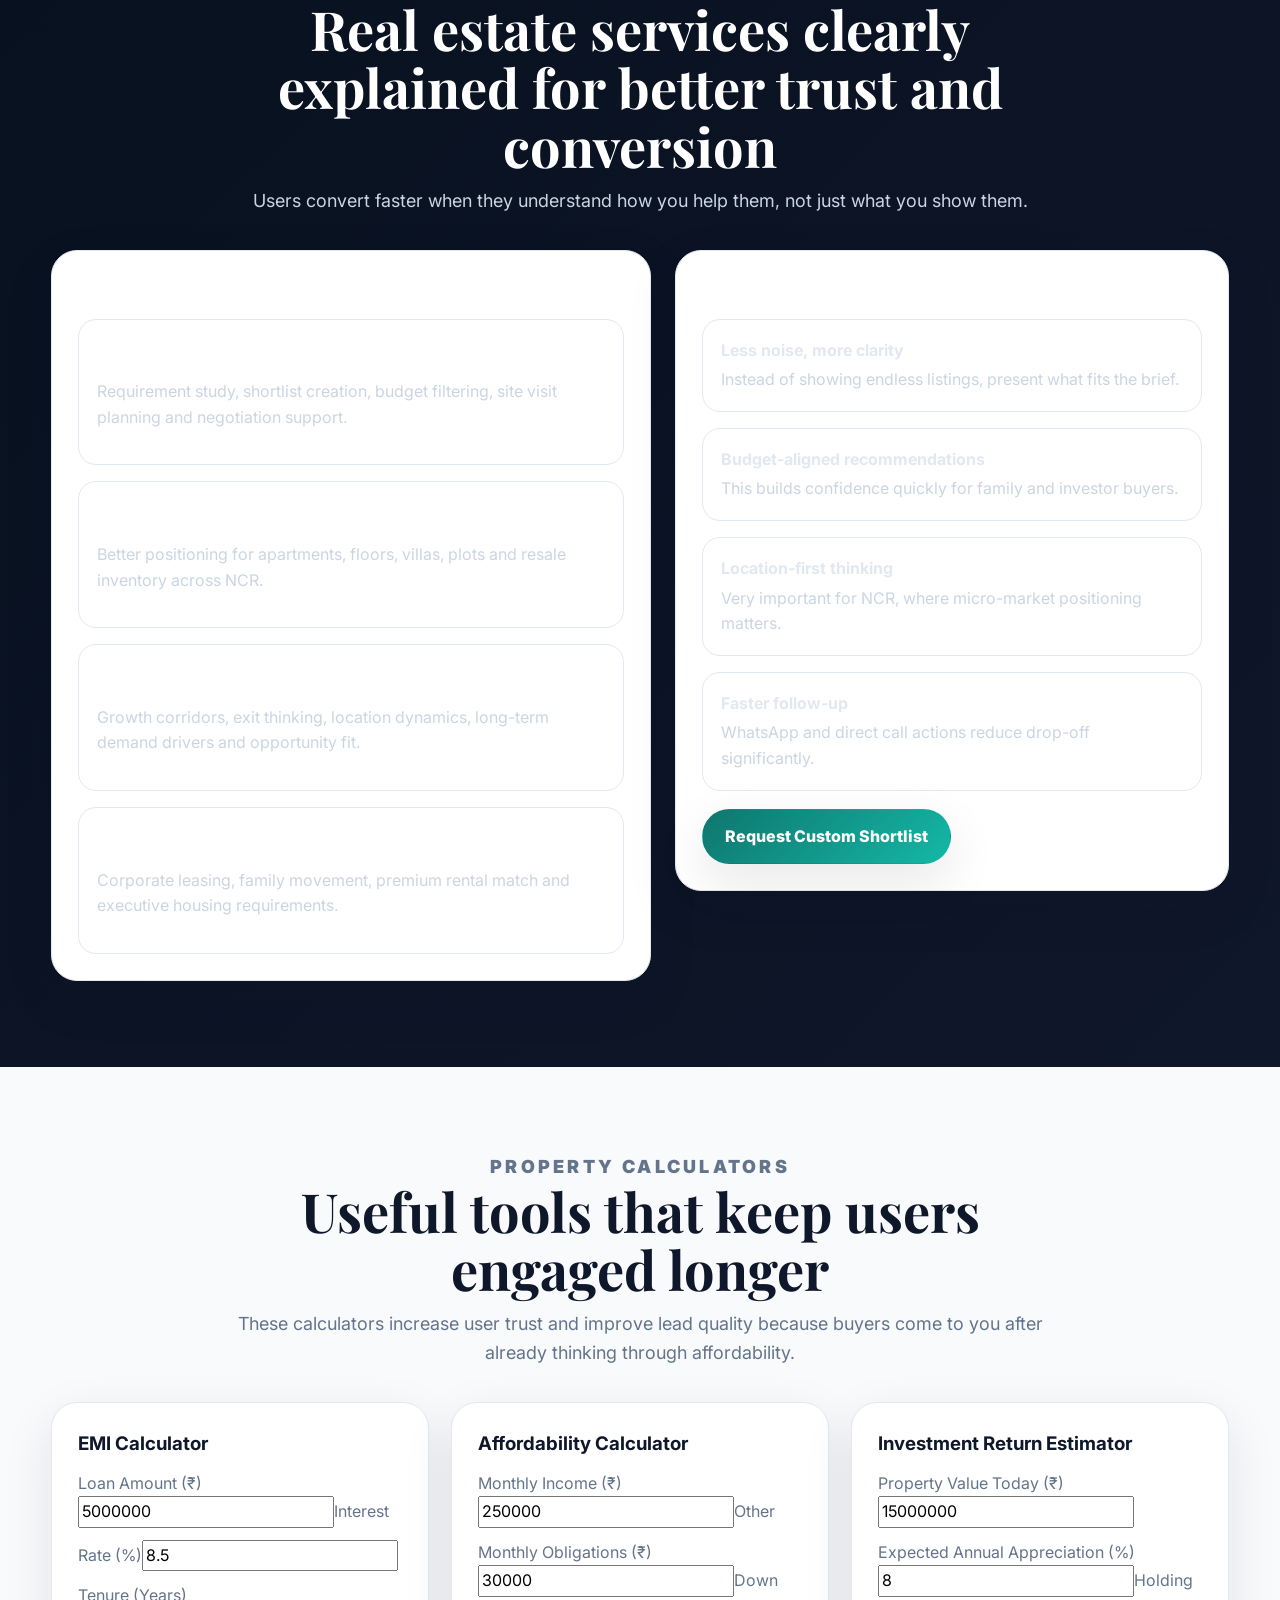
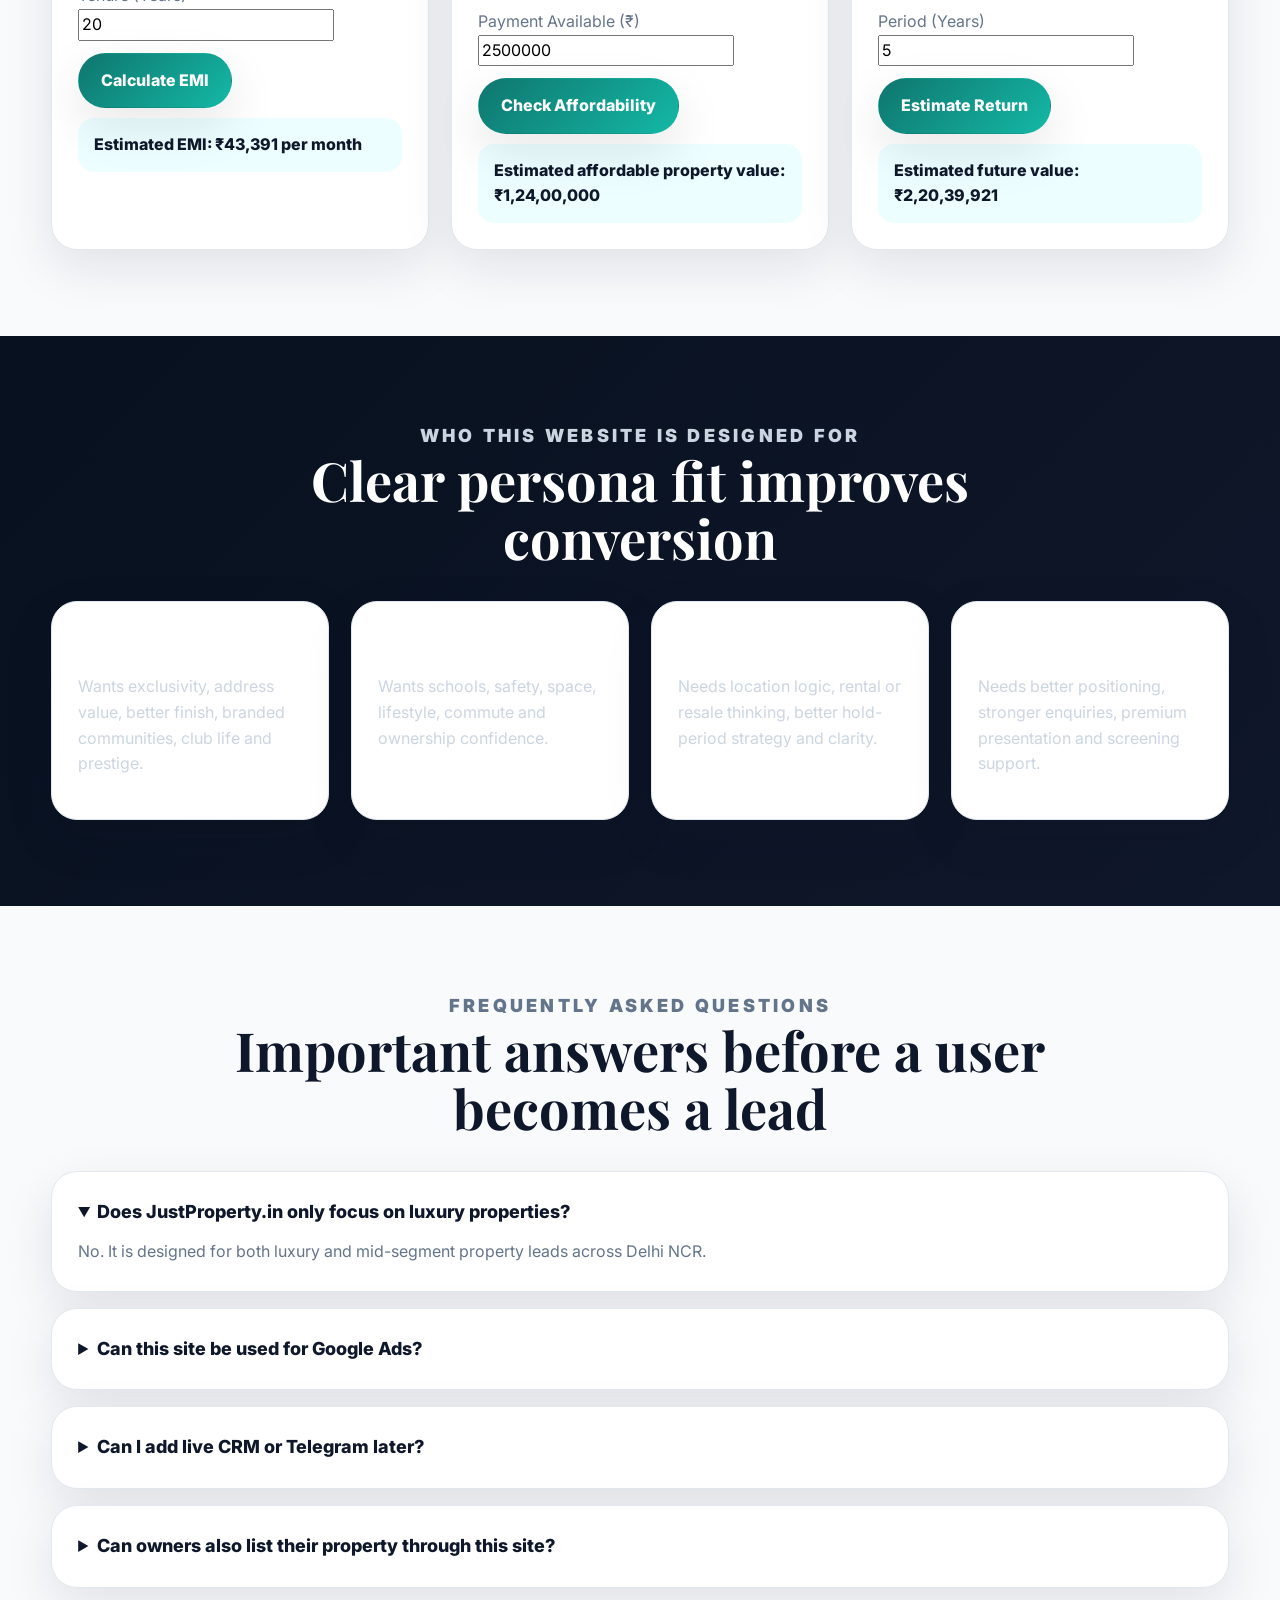
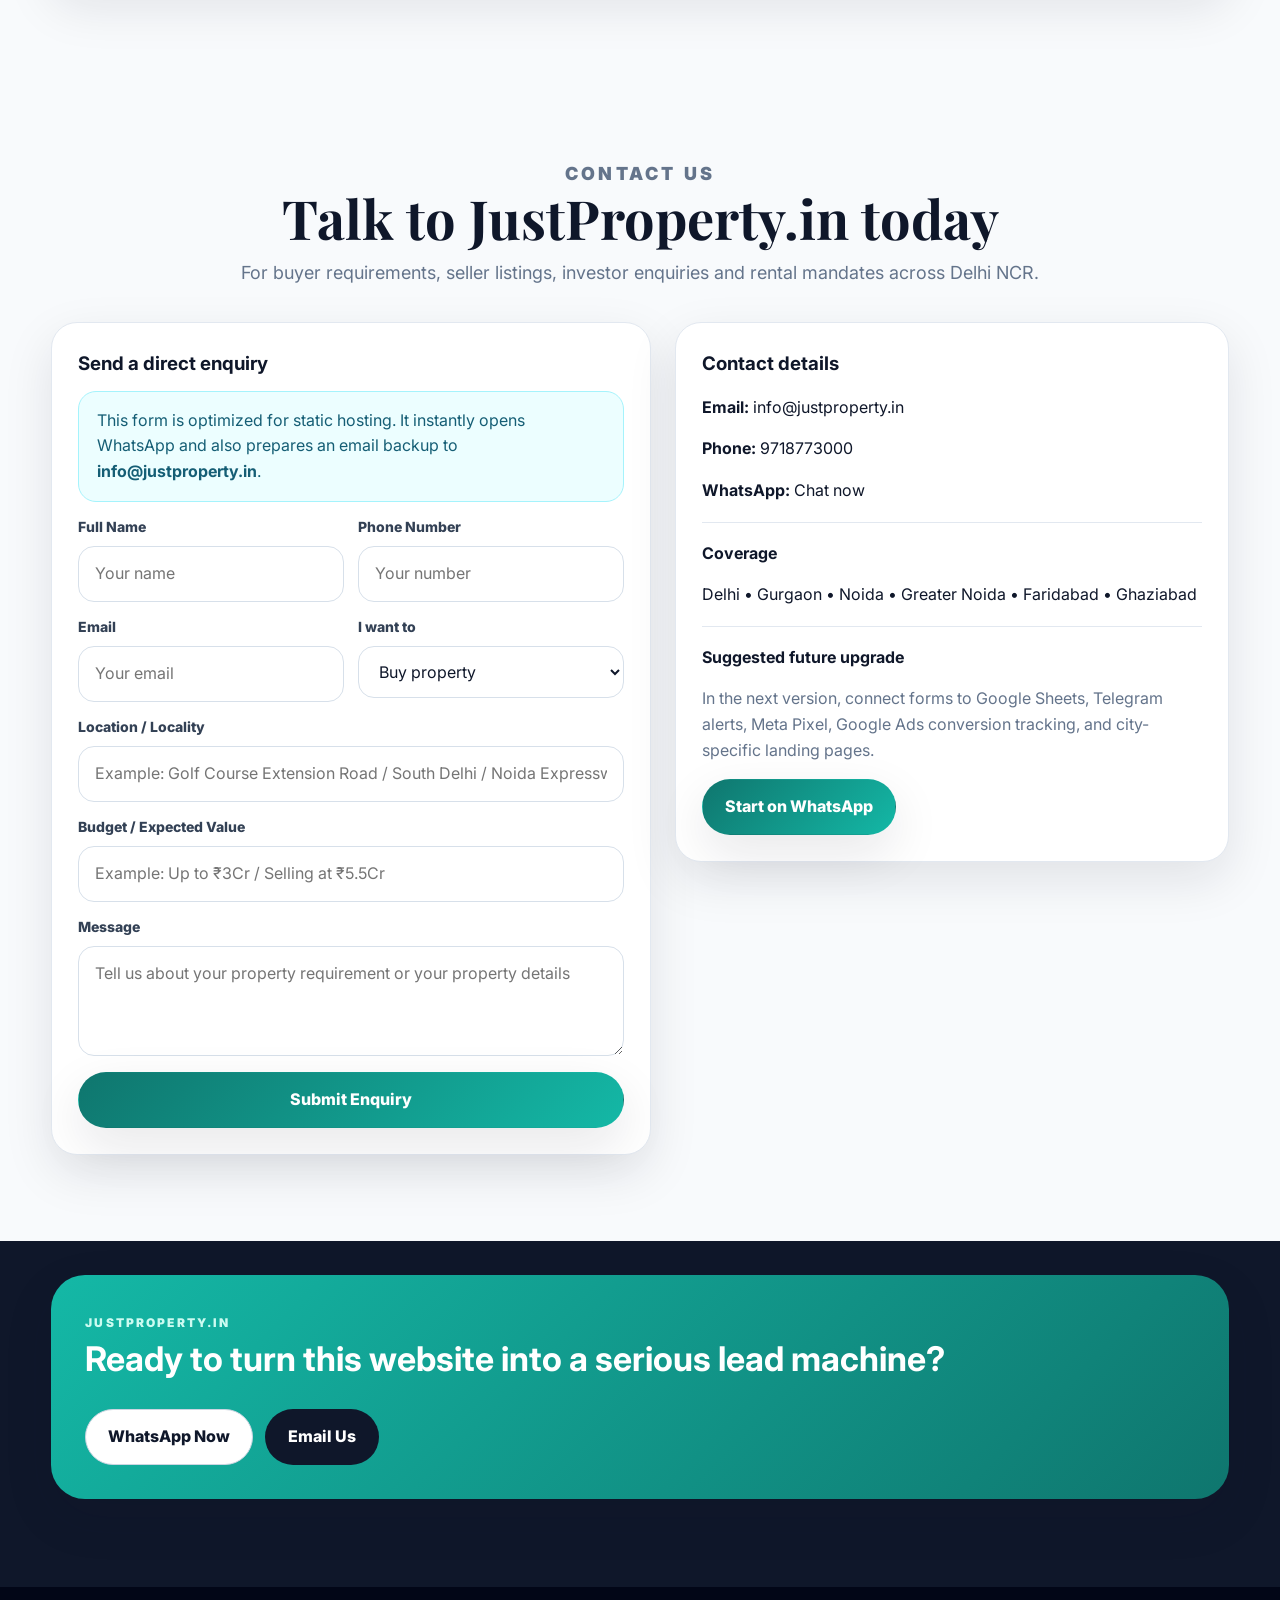
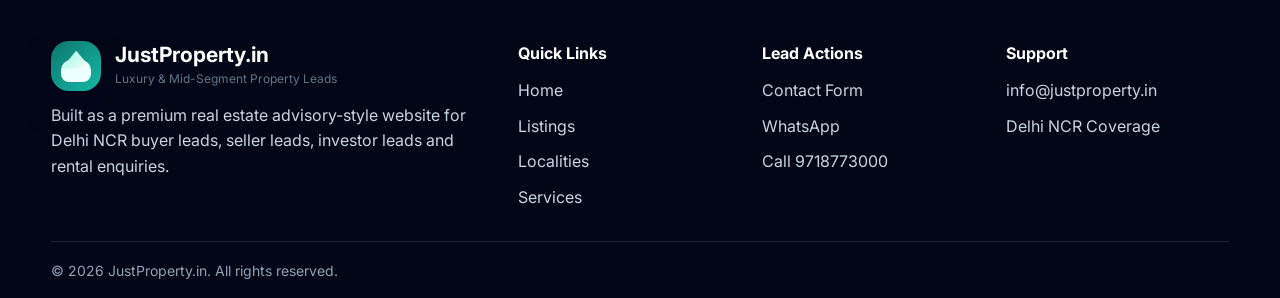
==== commit d6341c44: "Update index.html" ====
--- a/index.html
+++ b/index.html
@@ -4,14 +4,14 @@
   <meta charset="UTF-8" />
   <meta name="viewport" content="width=device-width, initial-scale=1.0" />
   <title>JustProperty.in | Delhi NCR Luxury & Mid-Segment Property Advisory</title>
-  <meta name="description" content="JustProperty.in helps buyers, investors, sellers and landlords discover curated property options across Delhi, Gurgaon, Noida, Greater Noida, Faridabad and Ghaziabad." />
+  <meta name="description" content="JustProperty.in helps buyers, investors, sellers and landlords discover curated property options across Delhi NCR." />
   <meta name="theme-color" content="#0f766e" />
   <link rel="preconnect" href="https://fonts.googleapis.com">
   <link rel="preconnect" href="https://fonts.gstatic.com" crossorigin>
   <link href="https://fonts.googleapis.com/css2?family=Inter:wght@400;500;600;700;800;900&family=Playfair+Display:wght@600;700;800&display=swap" rel="stylesheet">
   <style>
-    :root{--bg:#f8fafc;--surface:#ffffff;--surface-2:#f1f5f9;--text:#0f172a;--muted:#64748b;--line:#e2e8f0;--primary:#0f766e;--primary-2:#14b8a6;--dark:#020617;--gold:#d4a017;--success:#16a34a;--shadow:0 18px 50px rgba(15,23,42,.10);--radius:24px;--radius-lg:32px;--max:1200px}
-    *{box-sizing:border-box}html{scroll-behavior:smooth}body{margin:0;font-family:Inter,system-ui,-apple-system,BlinkMacSystemFont,"Segoe UI",sans-serif;background:var(--bg);color:var(--text);line-height:1.6}img{max-width:100%;display:block}a{text-decoration:none;color:inherit}button,input,select,textarea{font:inherit}
+    :root{--bg:#f8fafc;--text:#0f172a;--muted:#64748b;--line:#e2e8f0;--primary:#0f766e;--primary-2:#14b8a6;--shadow:0 18px 50px rgba(15,23,42,.10);--max:1200px}
+    *{box-sizing:border-box}html{scroll-behavior:smooth}body{margin:0;font-family:Inter,system-ui,sans-serif;background:var(--bg);color:var(--text);line-height:1.6}img{max-width:100%;display:block}a{text-decoration:none;color:inherit}button,input,select,textarea{font:inherit}
     .container{width:min(var(--max),92vw);margin:auto}
     .topbar{background:linear-gradient(90deg,#052e2b,#0f172a);color:#e2e8f0;font-size:14px}.topbar .container{display:flex;align-items:center;justify-content:space-between;gap:20px;padding:10px 0;flex-wrap:wrap}.topbar strong{color:#ccfbf1}.topbar a{color:#fff;font-weight:700}
     header{position:sticky;top:0;z-index:90;background:rgba(255,255,255,.88);backdrop-filter:blur(14px);border-bottom:1px solid rgba(226,232,240,.9)}
@@ -26,443 +26,64 @@
     .eyebrow{display:inline-block;margin:0 0 14px;letter-spacing:.18em;text-transform:uppercase;font-size:12px;font-weight:900;color:var(--primary)}
     h1,h2,h3,h4{margin:0 0 12px}h1{font-family:"Playfair Display",serif;font-size:clamp(42px,5.8vw,76px);line-height:1.02;max-width:820px;margin-bottom:18px}h1 span{color:var(--primary)}
     .hero p.big{font-size:18px;color:#334155;max-width:720px;margin:0 0 24px}.hero-actions{display:flex;gap:14px;flex-wrap:wrap;margin-bottom:28px}
-    .hero-points{display:grid;grid-template-columns:repeat(3,1fr);gap:14px}.hero-point{background:rgba(255,255,255,.78);border:1px solid rgba(255,255,255,.8);padding:18px;border-radius:20px;box-shadow:var(--shadow)}.hero-point strong{display:block;font-size:18px}.hero-point span{display:block;color:var(--muted);font-size:14px}
+    .hero-points,.trust-row,.cards-4,.listing-grid,.locality-grid,.persona-grid,.landing-grid,.footer-grid,.calc-grid{display:grid;gap:22px}
+    .hero-points{grid-template-columns:repeat(3,1fr)}.hero-point{background:rgba(255,255,255,.78);border:1px solid rgba(255,255,255,.8);padding:18px;border-radius:20px;box-shadow:var(--shadow)}.hero-point strong{display:block;font-size:18px}.hero-point span{display:block;color:var(--muted);font-size:14px}
     .lead-panel{background:rgba(255,255,255,.95);border:1px solid rgba(255,255,255,.8);border-radius:30px;padding:28px;box-shadow:0 22px 60px rgba(15,23,42,.14)}.lead-panel h2{font-size:30px;font-family:"Playfair Display",serif}.lead-panel p{margin:0 0 18px;color:var(--muted)}
     .form-grid{display:grid;grid-template-columns:repeat(2,1fr);gap:14px}.field{display:flex;flex-direction:column;gap:8px}.field label{font-size:14px;font-weight:800;color:#334155}
     .field input,.field select,.field textarea{width:100%;padding:14px 16px;border:1px solid #d7e0ea;background:#fff;border-radius:16px;color:var(--text)}.field textarea{min-height:110px;resize:vertical}
-    .field input:focus,.field select:focus,.field textarea:focus{outline:none;border-color:var(--primary-2);box-shadow:0 0 0 4px rgba(20,184,166,.12)}
     .form-actions{display:grid;gap:12px;margin-top:16px}.mini-note{font-size:12px;color:var(--muted);margin:0}
-    .trust-row{display:grid;grid-template-columns:repeat(4,1fr);gap:18px;margin-top:22px}.trust-item{background:#fff;border:1px solid var(--line);border-radius:20px;padding:18px;box-shadow:var(--shadow)}
+    .trust-row{grid-template-columns:repeat(4,1fr);margin-top:22px}.trust-item,.card,.listing-card,.locality-card,.glass-card,.persona-card,.calculator,.contact-card,.faq-item,.landing-card{background:#fff;border:1px solid var(--line);border-radius:26px;box-shadow:var(--shadow)}
+    .trust-item,.card,.glass-card,.persona-card,.calculator,.contact-card,.faq-item,.landing-card{padding:26px}.icon{width:54px;height:54px;border-radius:18px;display:grid;place-items:center;background:linear-gradient(135deg,#ccfbf1,#f5f3ff);font-size:24px;font-weight:900}.muted{color:var(--muted)}
     section{padding:86px 0}.section-head{max-width:840px;margin:0 auto 34px;text-align:center}.section-head h2{font-family:"Playfair Display",serif;font-size:clamp(32px,4.4vw,54px);line-height:1.08}.section-head p{margin:0;color:var(--muted);font-size:18px}
-    .cards-4,.listing-grid,.locality-grid,.funnel-grid,.persona-grid,.landing-grid,.footer-grid{display:grid;gap:22px}
-    .cards-4{grid-template-columns:repeat(4,1fr)}.card,.listing-card,.locality-card,.glass-card,.persona-card,.calculator,.contact-card,.faq-item,.landing-card{background:#fff;border:1px solid var(--line);border-radius:26px;box-shadow:var(--shadow)}
-    .card,.glass-card,.persona-card,.calculator,.contact-card,.faq-item,.landing-card{padding:26px}.icon{width:54px;height:54px;border-radius:18px;display:grid;place-items:center;background:linear-gradient(135deg,#ccfbf1,#f5f3ff);font-size:24px;font-weight:900}.muted{color:var(--muted)}
     .surface-dark{background:linear-gradient(135deg,#08111f,#0f172a);color:#e2e8f0}.surface-dark .section-head h2,.surface-dark h3,.surface-dark h4{color:#fff}.surface-dark .section-head p,.surface-dark .muted{color:#cbd5e1}.surface-dark .locality-card,.surface-dark .faq-item{background:#111b2e;border-color:#22314c}
-    .listing-grid{grid-template-columns:repeat(4,1fr)}.listing-card{overflow:hidden;position:relative}.listing-card img{width:100%;height:220px;object-fit:cover}.listing-body{padding:22px}.price{font-size:22px;font-weight:900;color:var(--primary);margin-bottom:10px}.badge{position:absolute;left:16px;top:16px;z-index:2;background:rgba(15,23,42,.9);color:#fff;padding:8px 12px;border-radius:999px;font-size:12px;font-weight:800}.listing-body ul{padding-left:18px;margin:0 0 12px;color:var(--muted)}.link-arrow{font-weight:800;color:var(--text)}
+    .cards-4{grid-template-columns:repeat(4,1fr)}.listing-grid{grid-template-columns:repeat(4,1fr)}.listing-card{overflow:hidden;position:relative}.listing-card img{width:100%;height:220px;object-fit:cover}.listing-body{padding:22px}.price{font-size:22px;font-weight:900;color:var(--primary);margin-bottom:10px}.badge{position:absolute;left:16px;top:16px;z-index:2;background:rgba(15,23,42,.9);color:#fff;padding:8px 12px;border-radius:999px;font-size:12px;font-weight:800}.listing-body ul{padding-left:18px;margin:0 0 12px;color:var(--muted)}.link-arrow{font-weight:800;color:var(--text)}
     .locality-grid{grid-template-columns:repeat(4,1fr)}.locality-card{overflow:hidden}.locality-card img{height:240px;width:100%;object-fit:cover}.locality-card .content{padding:22px}
-    .service-split,.contact-split,.owner-split{display:grid;grid-template-columns:1.04fr .96fr;gap:24px;align-items:start}.service-list,.bullet-list{display:grid;gap:16px}.service-list div,.bullet-list div{padding:18px;border:1px solid var(--line);border-radius:18px;background:#fff}.bullet-list div strong{display:block;margin-bottom:4px}
-    .funnel-grid{grid-template-columns:repeat(4,1fr)}.funnel-step{padding:22px;border-radius:24px;background:#fff;border:1px solid var(--line);box-shadow:var(--shadow)}.funnel-step .step{font-size:12px;letter-spacing:.15em;text-transform:uppercase;color:var(--primary);font-weight:900}
+    .service-split,.contact-split{display:grid;grid-template-columns:1.04fr .96fr;gap:24px;align-items:start}.service-list,.bullet-list,.faq-wrap{display:grid;gap:16px}.service-list div,.bullet-list div{padding:18px;border:1px solid var(--line);border-radius:18px;background:#fff}.bullet-list div strong{display:block;margin-bottom:4px}
     .persona-grid{grid-template-columns:repeat(4,1fr)}.landing-grid{grid-template-columns:repeat(3,1fr)}.landing-card p{margin:0 0 16px;color:var(--muted)}
-    .landing-card .btn{margin-top:8px}
-    .calc-grid{display:grid;grid-template-columns:repeat(3,1fr);gap:24px}.calculator input{margin-bottom:12px}.calc-result{margin-top:10px;padding:14px 16px;border-radius:16px;background:#ecfeff;color:#0f172a;font-weight:800}
-    .faq-wrap{display:grid;gap:16px}.faq-item summary{cursor:pointer;font-size:18px;font-weight:800}.faq-item p{margin:12px 0 0;color:var(--muted)}
+    .calc-grid{grid-template-columns:repeat(3,1fr)}.calculator input{margin-bottom:12px}.calc-result{margin-top:10px;padding:14px 16px;border-radius:16px;background:#ecfeff;color:#0f172a;font-weight:800}
+    .faq-item summary{cursor:pointer;font-size:18px;font-weight:800}.faq-item p{margin:12px 0 0;color:var(--muted)}
     .contact-card h3,.contact-card h4{margin-top:0}.contact-card .line{display:block;height:1px;background:var(--line);margin:18px 0}.notice{background:#ecfeff;color:#155e75;border:1px solid #a5f3fc;border-radius:18px;padding:16px 18px;margin-bottom:14px}.success{display:none;margin-top:14px;background:#dcfce7;color:#166534;border:1px solid #86efac;padding:14px 16px;border-radius:16px;font-weight:700}
     .cta-band{padding:34px 0 88px;background:#0f172a}.cta-box{display:flex;align-items:center;justify-content:space-between;gap:20px;flex-wrap:wrap;background:linear-gradient(135deg,var(--primary-2),var(--primary));color:#fff;border-radius:34px;padding:34px;box-shadow:var(--shadow)}.cta-box h2{font-size:34px;line-height:1.1}
     footer{background:#020617;color:#cbd5e1;padding:54px 0 16px}.footer-grid{grid-template-columns:2fr 1fr 1fr 1fr}footer h4{color:#fff}footer a, footer p{display:block;color:#cbd5e1;margin:0 0 10px}.footer-bottom{margin-top:20px;padding-top:18px;border-top:1px solid rgba(148,163,184,.18);font-size:14px;color:#94a3b8}
     .floating-whatsapp{position:fixed;right:18px;bottom:18px;z-index:120;width:64px;height:64px;border-radius:50%;display:grid;place-items:center;background:#25D366;color:#fff;box-shadow:0 18px 40px rgba(37,211,102,.35);font-size:30px;font-weight:900}
     .floating-call{position:fixed;right:18px;bottom:94px;z-index:120;width:56px;height:56px;border-radius:50%;display:grid;place-items:center;background:#0f172a;color:#fff;box-shadow:var(--shadow);font-size:24px}
     .reveal{opacity:0;transform:translateY(18px);transition:all .7s ease}.reveal.show{opacity:1;transform:none}.delay-1{transition-delay:.08s}.delay-2{transition-delay:.16s}.delay-3{transition-delay:.24s}
-    @media (max-width:1100px){.hero-grid,.service-split,.contact-split,.owner-split,.calc-grid,.cards-4,.listing-grid,.locality-grid,.funnel-grid,.persona-grid,.landing-grid,.footer-grid,.trust-row{grid-template-columns:1fr 1fr}.footer-grid > :first-child{grid-column:1/-1}}
-    @media (max-width:840px){.menu-btn{display:inline-flex}.nav-links{display:none;position:absolute;top:84px;left:4vw;right:4vw;background:#fff;border:1px solid var(--line);border-radius:20px;padding:18px;box-shadow:var(--shadow);flex-direction:column;align-items:flex-start}.nav-links.open{display:flex}.hero-grid,.form-grid,.service-split,.contact-split,.owner-split,.calc-grid,.cards-4,.listing-grid,.locality-grid,.funnel-grid,.persona-grid,.landing-grid,.footer-grid,.hero-points,.trust-row{grid-template-columns:1fr}.cta-box{flex-direction:column;align-items:flex-start}h1{font-size:42px}.floating-whatsapp{right:14px;bottom:14px}.floating-call{right:14px;bottom:86px}}
+    @media (max-width:1100px){.hero-grid,.service-split,.contact-split,.calc-grid,.cards-4,.listing-grid,.locality-grid,.persona-grid,.landing-grid,.footer-grid,.trust-row{grid-template-columns:1fr 1fr}.footer-grid > :first-child{grid-column:1/-1}}
+    @media (max-width:840px){.menu-btn{display:inline-flex}.nav-links{display:none;position:absolute;top:84px;left:4vw;right:4vw;background:#fff;border:1px solid var(--line);border-radius:20px;padding:18px;box-shadow:var(--shadow);flex-direction:column;align-items:flex-start}.nav-links.open{display:flex}.hero-grid,.form-grid,.service-split,.contact-split,.calc-grid,.cards-4,.listing-grid,.locality-grid,.persona-grid,.landing-grid,.footer-grid,.hero-points,.trust-row{grid-template-columns:1fr}.cta-box{flex-direction:column;align-items:flex-start}h1{font-size:42px}.floating-whatsapp{right:14px;bottom:14px}.floating-call{right:14px;bottom:86px}}
   </style>
 </head>
 <body>
-  <div class="topbar">
-    <div class="container">
-      <div><strong>JustProperty.in</strong> • Curated property advisory for Delhi NCR • Luxury + mid-segment leads</div>
-      <div><a href="mailto:info@justproperty.in">info@justproperty.in</a> • <a href="tel:+919718773000">9718773000</a></div>
-    </div>
-  </div>
-
-  <header>
-    <nav class="container">
-      <a href="#home" class="brand">
-        <div class="logo"></div>
-        <div class="brand-text">
-          <strong>JustProperty.in</strong>
-          <span>Delhi NCR Property Advisory</span>
-        </div>
-      </a>
-      <button class="menu-btn" id="menuBtn">☰</button>
-      <div class="nav-links" id="navLinks">
-        <a href="#home">Home</a>
-        <a href="#listings">Listings</a>
-        <a href="#localities">Localities</a>
-        <a href="#services">Services</a>
-        <a href="#landing-pages">Explore Markets</a>
-        <a href="#calculators">Calculators</a>
-        <a href="#contact" class="btn btn-secondary">Contact</a>
-      </div>
-    </nav>
-  </header>
-
+  <div class="topbar"><div class="container"><div><strong>JustProperty.in</strong> • Curated property advisory for Delhi NCR • Luxury + mid-segment leads</div><div><a href="mailto:info@justproperty.in">info@justproperty.in</a> • <a href="tel:+919718773000">9718773000</a></div></div></div>
+  <header><nav class="container"><a href="#home" class="brand"><div class="logo"></div><div class="brand-text"><strong>JustProperty.in</strong><span>Delhi NCR Property Advisory</span></div></a><button class="menu-btn" id="menuBtn">☰</button><div class="nav-links" id="navLinks"><a href="#home">Home</a><a href="#listings">Listings</a><a href="#localities">Localities</a><a href="#services">Services</a><a href="#explore-markets">Explore Markets</a><a href="#calculators">Calculators</a><a href="#contact" class="btn btn-secondary">Contact</a></div></nav></header>
   <main>
-    <section class="hero" id="home">
-      <div class="container hero-grid">
-        <div class="reveal">
-          <p class="eyebrow">Curated Deals • Serious Buyers • Faster Closures</p>
-          <h1>We don’t show <span>1,000 options</span>. We show the <span>right 5.</span></h1>
-          <p class="big">JustProperty.in is built as a premium real estate advisory-led lead platform for Delhi, Gurgaon, Noida, Greater Noida, Faridabad and Ghaziabad. Whether a buyer wants a luxury apartment, a South Delhi builder floor, a family home, a villa, a plot, or a smart investment opportunity, this website is designed to capture high-intent enquiries and turn them into conversations.</p>
-          <div class="hero-actions">
-            <a href="#contact" class="btn btn-primary">Get Property Options</a>
-            <a href="https://wa.me/919718773000?text=Hi%20I%20am%20interested%20in%20a%20property%20with%20JustProperty.in" class="btn btn-secondary" target="_blank" rel="noopener">WhatsApp Now</a>
-          </div>
-          <div class="hero-points">
-            <div class="hero-point"><strong>Luxury Homes</strong><span>Golf Course Road, South Delhi, premium high-rise and luxury floors</span></div>
-            <div class="hero-point"><strong>Family Homes</strong><span>Noida, Gurgaon, Faridabad and Ghaziabad end-user upgrades</span></div>
-            <div class="hero-point"><strong>Investor Deals</strong><span>Plots, corridor growth, strategic locations and curated opportunities</span></div>
-          </div>
-        </div>
-
-        <div class="lead-panel reveal delay-1">
-          <p class="eyebrow">Quick Lead Capture</p>
-          <h2>Tell us what you need</h2>
-          <p>Use this form to send your requirement instantly to WhatsApp and email. It is built for static GitHub deployment and fast lead response.</p>
-          <form id="leadForm">
-            <div class="form-grid">
-              <div class="field"><label>Full Name</label><input type="text" name="name" placeholder="Your name" required></div>
-              <div class="field"><label>Phone Number</label><input type="tel" name="phone" placeholder="Your mobile number" required></div>
-              <div class="field"><label>City</label><select name="city"><option>Gurgaon</option><option>Delhi</option><option>Noida</option><option>Greater Noida</option><option>Faridabad</option><option>Ghaziabad</option></select></div>
-              <div class="field"><label>Property Type</label><select name="property_type"><option>Apartment</option><option>Builder Floor</option><option>Villa</option><option>Penthouse</option><option>Plot / Land</option><option>Commercial</option><option>Rental Requirement</option></select></div>
-              <div class="field"><label>Budget</label><select name="budget"><option>Up to ₹1Cr</option><option>₹1Cr – ₹2Cr</option><option>₹2Cr – ₹3Cr</option><option>₹3Cr – ₹5Cr</option><option>₹5Cr – ₹10Cr</option><option>₹10Cr+</option></select></div>
-              <div class="field"><label>Purpose</label><select name="intent"><option>Buy</option><option>Sell</option><option>Rent</option><option>Lease Out</option><option>Invest</option></select></div>
-            </div>
-            <div class="field" style="margin-top:14px"><label>Requirement Details</label><textarea name="message" placeholder="Example: 3 BHK in Gurgaon, ready to move, gated society, near Golf Course Extension Road, budget up to ₹3.5Cr"></textarea></div>
-            <div class="form-actions">
-              <button class="btn btn-primary" type="submit">Send Requirement Now</button>
-              <button class="btn btn-dark" type="button" id="callBtn">Call 9718773000</button>
-            </div>
-            <p class="mini-note">This launch version is designed for GitHub Pages. WhatsApp opens instantly. Email backup also opens automatically. Telegram can be added later through a secure backend or Cloudflare Worker.</p>
-            <div class="success" id="successMsg">Opening WhatsApp and email draft for fast lead delivery.</div>
-          </form>
-        </div>
-      </div>
-    </section>
-
-    <section id="landing-pages">
-      <div class="container">
-        <div class="section-head reveal">
-          <p class="eyebrow">High-converting landing page ideas</p>
-          <h2>Dedicated pages for your ad traffic</h2>
-          <p>Send Google Ads traffic directly to focused pages instead of the homepage. This improves relevance and conversion.</p>
-        </div>
-        <div class="landing-grid">
-          <div class="landing-card reveal">
-            <h3>Gurgaon Luxury Homes</h3>
-            <p>Target premium buyers searching for golf-course road, extension road, skyline homes, branded residences and gated luxury communities.</p>
-            <a href="/gurgaon-luxury-homes.html" class="btn btn-secondary">Open Gurgaon page</a>
-          </div>
-          <div class="landing-card reveal delay-1">
-            <h3>Noida 3/4 BHK Homes</h3>
-            <p>Ideal for family upgraders, upper-mid buyers and end-users moving from rent into premium ownership on the Noida corridor.</p>
-            <a href="/noida-premium-homes.html" class="btn btn-secondary">Open Noida page</a>
-          </div>
-          <div class="landing-card reveal delay-2">
-            <h3>South Delhi Builder Floors</h3>
-            <p>Perfect for privacy, legacy-value and premium end-user enquiries where independence matters more than tower living.</p>
-            <a href="#contact" class="btn btn-secondary">Coming next</a>
-          </div>
-        </div>
-      </div>
-    </section>
-
-    <section>
-      <div class="container">
-        <div class="section-head reveal">
-          <p class="eyebrow">Why this website converts better</p>
-          <h2>Built like a serious property advisory, not a noisy classifieds board</h2>
-          <p>The site is positioned to create trust, capture intent, and guide visitors toward a high-quality enquiry. It is especially suitable for Google Ads, Meta campaigns, locality-driven SEO pages and curated property sales.</p>
-        </div>
-        <div class="cards-4">
-          <div class="card reveal"><div class="icon">◆</div><h3>Curated Inventory</h3><p class="muted">Show the best-fit shortlist instead of overwhelming the user with random options.</p></div>
-          <div class="card reveal delay-1"><div class="icon">◎</div><h3>Lead-First UX</h3><p class="muted">Every section is designed to move the user toward contact, not just browsing.</p></div>
-          <div class="card reveal delay-2"><div class="icon">▣</div><h3>Micro-Market Focus</h3><p class="muted">Delhi NCR buyers think in terms of localities first. This site is structured accordingly.</p></div>
-          <div class="card reveal delay-3"><div class="icon">◈</div><h3>Ads Ready</h3><p class="muted">Ideal base for paid traffic, conversion pages, lead magnets and city-specific campaigns.</p></div>
-        </div>
-        <div class="trust-row">
-          <div class="trust-item reveal"><strong>Buyer Advisory</strong><span class="muted">Shortlisting, visits, comparison and negotiation support</span></div>
-          <div class="trust-item reveal delay-1"><strong>Seller Leads</strong><span class="muted">Position your property to attract better enquiries</span></div>
-          <div class="trust-item reveal delay-2"><strong>Investor Support</strong><span class="muted">Location-driven filtering, hold period and opportunity mapping</span></div>
-          <div class="trust-item reveal delay-3"><strong>Rental & Relocation</strong><span class="muted">Fast-move enquiries for professionals and families</span></div>
-        </div>
-      </div>
-    </section>
-
-    <section class="surface-dark" id="listings">
-      <div class="container">
-        <div class="section-head reveal">
-          <p class="eyebrow">Featured Listing Format</p>
-          <h2>Property sections that attract serious buyers</h2>
-          <p>These are premium demo blocks for launch. Replace them later with verified inventory from owners, builders or your own network.</p>
-        </div>
-        <div class="listing-grid">
-          <article class="listing-card reveal">
-            <span class="badge">Luxury Apartment</span>
-            <img src="https://images.unsplash.com/photo-1460317442991-0ec209397118?auto=format&fit=crop&w=1200&q=80" alt="Luxury apartment tower">
-            <div class="listing-body"><h3>4 BHK Sky Residence • Gurgaon</h3><div class="price">₹5.95 Cr onwards</div><ul><li>Premium gated community and clubhouse</li><li>High-quality finish, skyline views, strong address value</li><li>Ideal for CXOs, HNIs and upgraded family buyers</li></ul><a href="#contact" class="link-arrow">Enquire now →</a></div>
-          </article>
-          <article class="listing-card reveal delay-1">
-            <span class="badge">Builder Floor</span>
-            <img src="https://images.unsplash.com/photo-1600585154526-990dced4db0d?auto=format&fit=crop&w=1200&q=80" alt="Builder floor residence">
-            <div class="listing-body"><h3>Luxury Builder Floor • South Delhi</h3><div class="price">₹7.25 Cr onwards</div><ul><li>Lift, stilt parking, independent feel, premium finish</li><li>Preferred by privacy-focused family buyers</li><li>Strong fit for established South Delhi demand</li></ul><a href="#contact" class="link-arrow">Enquire now →</a></div>
-          </article>
-          <article class="listing-card reveal delay-2">
-            <span class="badge">Mid-Segment Family Home</span>
-            <img src="https://images.unsplash.com/photo-1576941089067-2de3c901e126?auto=format&fit=crop&w=1200&q=80" alt="Family apartment">
-            <div class="listing-body"><h3>3 BHK Gated Community • Noida</h3><div class="price">₹1.75 Cr onwards</div><ul><li>Ideal for end-users upgrading from rent</li><li>Society living, schools, access and daily convenience</li><li>Best suited for family-led purchase decisions</li></ul><a href="#contact" class="link-arrow">Enquire now →</a></div>
-          </article>
-          <article class="listing-card reveal delay-3">
-            <span class="badge">Investment Plot</span>
-            <img src="https://images.unsplash.com/photo-1500382017468-9049fed747ef?auto=format&fit=crop&w=1200&q=80" alt="Investment plot">
-            <div class="listing-body"><h3>Plot Opportunity • Greater Noida</h3><div class="price">By enquiry</div><ul><li>Growth-corridor and holding-horizon based selection</li><li>Best supported with legal and title checks</li><li>Suitable for patient capital and strategic buyers</li></ul><a href="#contact" class="link-arrow">Enquire now →</a></div>
-          </article>
-        </div>
-      </div>
-    </section>
-
-    <section id="localities">
-      <div class="container">
-        <div class="section-head reveal">
-          <p class="eyebrow">Explore by location</p>
-          <h2>Delhi NCR markets that deserve separate property pages</h2>
-          <p>Micro-market trust is the real differentiator in NCR real estate. Buyers don’t just buy a flat. They buy a location story, commute story and lifestyle story.</p>
-        </div>
-        <div class="locality-grid">
-          <article class="locality-card reveal"><img src="https://images.unsplash.com/photo-1486406146926-c627a92ad1ab?auto=format&fit=crop&w=1200&q=80" alt="Delhi skyline"><div class="content"><h3>Delhi</h3><p class="muted">Builder floors, independent homes, family wealth locations and mature premium neighbourhoods.</p></div></article>
-          <article class="locality-card reveal delay-1"><img src="https://images.unsplash.com/photo-1494526585095-c41746248156?auto=format&fit=crop&w=1200&q=80" alt="Gurgaon skyline"><div class="content"><h3>Gurgaon</h3><p class="muted">Luxury apartments, golf-course lifestyle, corporate buyer demand and branded developments.</p></div></article>
-          <article class="locality-card reveal delay-2"><img src="https://images.unsplash.com/photo-1511818966892-d7d671e672a2?auto=format&fit=crop&w=1200&q=80" alt="Noida city"><div class="content"><h3>Noida & Greater Noida</h3><p class="muted">Family apartments, investor corridors, expressway access, township-led value and future upside.</p></div></article>
-          <article class="locality-card reveal delay-3"><img src="https://images.unsplash.com/photo-1523217582562-09d0def993a6?auto=format&fit=crop&w=1200&q=80" alt="Residential district"><div class="content"><h3>Faridabad & Ghaziabad</h3><p class="muted">Value-driven housing, family-focused formats and practical end-user purchase demand.</p></div></article>
-        </div>
-      </div>
-    </section>
-
-    <section class="surface-dark" id="services">
-      <div class="container">
-        <div class="section-head reveal">
-          <p class="eyebrow">Services</p>
-          <h2>Real estate services clearly explained for better trust and conversion</h2>
-          <p>Users convert faster when they understand how you help them, not just what you show them.</p>
-        </div>
-        <div class="service-split">
-          <div class="glass-card reveal">
-            <h3>What JustProperty.in does</h3>
-            <div class="service-list">
-              <div><h4>Buyer Advisory</h4><p class="muted">Requirement study, shortlist creation, budget filtering, site visit planning and negotiation support.</p></div>
-              <div><h4>Seller Lead Generation</h4><p class="muted">Better positioning for apartments, floors, villas, plots and resale inventory across NCR.</p></div>
-              <div><h4>Investor Consulting</h4><p class="muted">Growth corridors, exit thinking, location dynamics, long-term demand drivers and opportunity fit.</p></div>
-              <div><h4>Rental & Relocation Support</h4><p class="muted">Corporate leasing, family movement, premium rental match and executive housing requirements.</p></div>
-            </div>
-          </div>
-          <div class="glass-card reveal delay-1">
-            <h3>Why clients prefer curated advisory</h3>
-            <div class="bullet-list">
-              <div><strong>Less noise, more clarity</strong><span class="muted">Instead of showing endless listings, present what fits the brief.</span></div>
-              <div><strong>Budget-aligned recommendations</strong><span class="muted">This builds confidence quickly for family and investor buyers.</span></div>
-              <div><strong>Location-first thinking</strong><span class="muted">Very important for NCR, where micro-market positioning matters.</span></div>
-              <div><strong>Faster follow-up</strong><span class="muted">WhatsApp and direct call actions reduce drop-off significantly.</span></div>
-            </div>
-            <div style="margin-top:18px"><a href="#contact" class="btn btn-primary">Request Custom Shortlist</a></div>
-          </div>
-        </div>
-      </div>
-    </section>
-
-    <section id="calculators">
-      <div class="container">
-        <div class="section-head reveal">
-          <p class="eyebrow">Property calculators</p>
-          <h2>Useful tools that keep users engaged longer</h2>
-          <p>These calculators increase user trust and improve lead quality because buyers come to you after already thinking through affordability.</p>
-        </div>
-        <div class="calc-grid">
-          <div class="calculator reveal">
-            <h3>EMI Calculator</h3>
-            <label class="muted">Loan Amount (₹)</label>
-            <input id="loanAmount" type="number" value="5000000" step="100000" />
-            <label class="muted">Interest Rate (%)</label>
-            <input id="interestRate" type="number" value="8.5" step="0.1" />
-            <label class="muted">Tenure (Years)</label>
-            <input id="loanYears" type="number" value="20" step="1" />
-            <button class="btn btn-primary" onclick="calcEMI()">Calculate EMI</button>
-            <div class="calc-result" id="emiResult">Estimated EMI will appear here</div>
-          </div>
-          <div class="calculator reveal delay-1">
-            <h3>Affordability Calculator</h3>
-            <label class="muted">Monthly Income (₹)</label>
-            <input id="monthlyIncome" type="number" value="250000" step="10000" />
-            <label class="muted">Other Monthly Obligations (₹)</label>
-            <input id="monthlyObligation" type="number" value="30000" step="10000" />
-            <label class="muted">Down Payment Available (₹)</label>
-            <input id="downPayment" type="number" value="2500000" step="100000" />
-            <button class="btn btn-primary" onclick="calcAffordability()">Check Affordability</button>
-            <div class="calc-result" id="affordabilityResult">Estimated buying range will appear here</div>
-          </div>
-          <div class="calculator reveal delay-2">
-            <h3>Investment Return Estimator</h3>
-            <label class="muted">Property Value Today (₹)</label>
-            <input id="propertyValue" type="number" value="15000000" step="100000" />
-            <label class="muted">Expected Annual Appreciation (%)</label>
-            <input id="appreciation" type="number" value="8" step="0.5" />
-            <label class="muted">Holding Period (Years)</label>
-            <input id="holdingYears" type="number" value="5" step="1" />
-            <button class="btn btn-primary" onclick="calcInvestment()">Estimate Return</button>
-            <div class="calc-result" id="investmentResult">Future value estimate will appear here</div>
-          </div>
-        </div>
-      </div>
-    </section>
-
-    <section class="surface-dark">
-      <div class="container">
-        <div class="section-head reveal">
-          <p class="eyebrow">Who this website is designed for</p>
-          <h2>Clear persona fit improves conversion</h2>
-        </div>
-        <div class="persona-grid">
-          <div class="persona-card reveal"><h3>Luxury Buyer</h3><p class="muted">Wants exclusivity, address value, better finish, branded communities, club life and prestige.</p></div>
-          <div class="persona-card reveal delay-1"><h3>Family Upgrader</h3><p class="muted">Wants schools, safety, space, lifestyle, commute and ownership confidence.</p></div>
-          <div class="persona-card reveal delay-2"><h3>Investor / NRI</h3><p class="muted">Needs location logic, rental or resale thinking, better hold-period strategy and clarity.</p></div>
-          <div class="persona-card reveal delay-3"><h3>Owner / Landlord</h3><p class="muted">Needs better positioning, stronger enquiries, premium presentation and screening support.</p></div>
-        </div>
-      </div>
-    </section>
-
-    <section id="faq">
-      <div class="container">
-        <div class="section-head reveal">
-          <p class="eyebrow">Frequently asked questions</p>
-          <h2>Important answers before a user becomes a lead</h2>
-        </div>
-        <div class="faq-wrap">
-          <details class="faq-item reveal" open><summary>Does JustProperty.in only focus on luxury properties?</summary><p>No. It is designed for both luxury and mid-segment property leads across Delhi NCR.</p></details>
-          <details class="faq-item reveal delay-1"><summary>Can this site be used for Google Ads?</summary><p>Yes. It is intentionally structured for lead capture, landing-page style browsing and category-based promotion.</p></details>
-          <details class="faq-item reveal delay-2"><summary>Can I add live CRM or Telegram later?</summary><p>Yes. A secure integration can be added through a backend, Cloudflare Worker, serverless function or webhook tool. It is not safe to expose a Telegram bot token directly inside front-end code.</p></details>
-          <details class="faq-item reveal delay-3"><summary>Can owners also list their property through this site?</summary><p>Yes. This one-page version already includes owner-focused messaging and a dedicated CTA.</p></details>
-        </div>
-      </div>
-    </section>
-
-    <section id="contact">
-      <div class="container">
-        <div class="section-head reveal">
-          <p class="eyebrow">Contact us</p>
-          <h2>Talk to JustProperty.in today</h2>
-          <p>For buyer requirements, seller listings, investor enquiries and rental mandates across Delhi NCR.</p>
-        </div>
-        <div class="contact-split">
-          <div class="contact-card reveal">
-            <h3>Send a direct enquiry</h3>
-            <div class="notice">This form is optimized for static hosting. It instantly opens WhatsApp and also prepares an email backup to <strong>info@justproperty.in</strong>.</div>
-            <form id="contactForm">
-              <div class="form-grid">
-                <div class="field"><label>Full Name</label><input type="text" name="name" required placeholder="Your name"></div>
-                <div class="field"><label>Phone Number</label><input type="tel" name="phone" required placeholder="Your number"></div>
-                <div class="field"><label>Email</label><input type="email" name="email" placeholder="Your email"></div>
-                <div class="field"><label>I want to</label><select name="intent"><option>Buy property</option><option>Sell property</option><option>Rent property</option><option>Lease out property</option><option>Invest in property</option></select></div>
-              </div>
-              <div class="field" style="margin-top:14px"><label>Location / Locality</label><input type="text" name="location" placeholder="Example: Golf Course Extension Road / South Delhi / Noida Expressway"></div>
-              <div class="field" style="margin-top:14px"><label>Budget / Expected Value</label><input type="text" name="budget" placeholder="Example: Up to ₹3Cr / Selling at ₹5.5Cr"></div>
-              <div class="field" style="margin-top:14px"><label>Message</label><textarea name="message" placeholder="Tell us about your property requirement or your property details"></textarea></div>
-              <div class="form-actions"><button class="btn btn-primary" type="submit">Submit Enquiry</button></div>
-              <div class="success" id="contactSuccess">Opening WhatsApp and email draft for your enquiry.</div>
-            </form>
-          </div>
-          <div class="contact-card reveal delay-1">
-            <h3>Contact details</h3>
-            <p><strong>Email:</strong> <a href="mailto:info@justproperty.in">info@justproperty.in</a></p>
-            <p><strong>Phone:</strong> <a href="tel:+919718773000">9718773000</a></p>
-            <p><strong>WhatsApp:</strong> <a target="_blank" rel="noopener" href="https://wa.me/919718773000?text=Hi%20I%20want%20to%20connect%20with%20JustProperty.in">Chat now</a></p>
-            <span class="line"></span>
-            <h4>Coverage</h4>
-            <p>Delhi • Gurgaon • Noida • Greater Noida • Faridabad • Ghaziabad</p>
-            <span class="line"></span>
-            <h4>Suggested future upgrade</h4>
-            <p class="muted">In the next version, connect forms to Google Sheets, Telegram alerts, Meta Pixel, Google Ads conversion tracking, and city-specific landing pages.</p>
-            <a href="https://wa.me/919718773000?text=Hi%20I%20am%20interested%20in%20property%20services%20from%20JustProperty.in" target="_blank" rel="noopener" class="btn btn-primary">Start on WhatsApp</a>
-          </div>
-        </div>
-      </div>
-    </section>
-
-    <section class="cta-band">
-      <div class="container">
-        <div class="cta-box">
-          <div><p class="eyebrow" style="color:#ccfbf1;margin-bottom:8px">JustProperty.in</p><h2>Ready to turn this website into a serious lead machine?</h2></div>
-          <div style="display:flex;gap:12px;flex-wrap:wrap">
-            <a class="btn btn-secondary" href="https://wa.me/919718773000?text=Hi%20I%20want%20to%20grow%20JustProperty.in" target="_blank" rel="noopener">WhatsApp Now</a>
-            <a class="btn btn-dark" href="mailto:info@justproperty.in">Email Us</a>
-          </div>
-        </div>
-      </div>
-    </section>
+    <section class="hero" id="home"><div class="container hero-grid"><div class="reveal"><p class="eyebrow">Curated Deals • Serious Buyers • Faster Closures</p><h1>We don’t show <span>1,000 options</span>. We show the <span>right 5.</span></h1><p class="big">JustProperty.in is built as a premium real estate advisory-led lead platform for Delhi, Gurgaon, Noida, Greater Noida, Faridabad and Ghaziabad. Whether a buyer wants a luxury apartment, a South Delhi builder floor, a family home, a villa, a plot, or a smart investment opportunity, this website is designed to capture high-intent enquiries and turn them into conversations.</p><div class="hero-actions"><a href="#contact" class="btn btn-primary">Get Property Options</a><a href="https://wa.me/919718773000?text=Hi%20I%20am%20interested%20in%20a%20property%20with%20JustProperty.in" class="btn btn-secondary" target="_blank" rel="noopener">WhatsApp Now</a></div><div class="hero-points"><div class="hero-point"><strong>Luxury Homes</strong><span>Golf Course Road, South Delhi, premium high-rise and luxury floors</span></div><div class="hero-point"><strong>Family Homes</strong><span>Noida, Gurgaon, Faridabad and Ghaziabad end-user upgrades</span></div><div class="hero-point"><strong>Investor Deals</strong><span>Plots, corridor growth, strategic locations and curated opportunities</span></div></div></div>
+      <div class="lead-panel reveal delay-1"><p class="eyebrow">Quick Lead Capture</p><h2>Tell us what you need</h2><p>Use this form to send your requirement instantly to WhatsApp and email. It is built for static GitHub deployment and fast lead response.</p><form id="leadForm"><div class="form-grid"><div class="field"><label>Full Name</label><input type="text" name="name" placeholder="Your name" required></div><div class="field"><label>Phone Number</label><input type="tel" name="phone" placeholder="Your mobile number" required></div><div class="field"><label>City</label><select name="city"><option>Gurgaon</option><option>Delhi</option><option>Noida</option><option>Greater Noida</option><option>Faridabad</option><option>Ghaziabad</option></select></div><div class="field"><label>Property Type</label><select name="property_type"><option>Apartment</option><option>Builder Floor</option><option>Villa</option><option>Penthouse</option><option>Plot / Land</option><option>Commercial</option><option>Rental Requirement</option></select></div><div class="field"><label>Budget</label><select name="budget"><option>Up to ₹1Cr</option><option>₹1Cr – ₹2Cr</option><option>₹2Cr – ₹3Cr</option><option>₹3Cr – ₹5Cr</option><option>₹5Cr – ₹10Cr</option><option>₹10Cr+</option></select></div><div class="field"><label>Purpose</label><select name="intent"><option>Buy</option><option>Sell</option><option>Rent</option><option>Lease Out</option><option>Invest</option></select></div></div><div class="field" style="margin-top:14px"><label>Requirement Details</label><textarea name="message" placeholder="Example: 3 BHK in Gurgaon, ready to move, gated society, near Golf Course Extension Road, budget up to ₹3.5Cr"></textarea></div><div class="form-actions"><button class="btn btn-primary" type="submit">Send Requirement Now</button><button class="btn btn-dark" type="button" id="callBtn">Call 9718773000</button></div><p class="mini-note">This launch version is designed for GitHub Pages. WhatsApp opens instantly. Email backup also opens automatically. Telegram can be added later through a secure backend or Cloudflare Worker.</p><div class="success" id="successMsg">Opening WhatsApp and email draft for fast lead delivery.</div></form></div></div></section>
+    <section id="explore-markets"><div class="container"><div class="section-head reveal"><p class="eyebrow">Explore Markets</p><h2>City-specific property opportunities</h2><p>Send Google Ads traffic directly to focused pages instead of the homepage. This improves relevance, clarity and conversion.</p></div><div class="landing-grid"><div class="landing-card reveal"><h3>Gurgaon Luxury Homes</h3><p>Target premium buyers searching for golf-course road, extension road, skyline homes, branded residences and gated luxury communities.</p><a href="/gurgaon-luxury-homes.html" class="btn btn-secondary">Open Gurgaon page</a></div><div class="landing-card reveal delay-1"><h3>Noida Premium Homes</h3><p>Ideal for family upgraders, upper-mid buyers and end-users moving into 3 and 4 BHK gated communities on the Noida corridor.</p><a href="/noida-premium-homes.html" class="btn btn-secondary">Open Noida page</a></div><div class="landing-card reveal delay-2"><h3>South Delhi Builder Floors</h3><p>Perfect for privacy, legacy-value and premium end-user enquiries where independent floor living matters more than tower living.</p><a href="/south-delhi-builder-floors.html" class="btn btn-secondary">Open South Delhi page</a></div></div></div></section>
+    <section><div class="container"><div class="section-head reveal"><p class="eyebrow">Why this website converts better</p><h2>Built like a serious property advisory, not a noisy classifieds board</h2><p>The site is positioned to create trust, capture intent, and guide visitors toward a high-quality enquiry. It is especially suitable for Google Ads, Meta campaigns, locality-driven SEO pages and curated property sales.</p></div><div class="cards-4"><div class="card reveal"><div class="icon">◆</div><h3>Curated Inventory</h3><p class="muted">Show the best-fit shortlist instead of overwhelming the user with random options.</p></div><div class="card reveal delay-1"><div class="icon">◎</div><h3>Lead-First UX</h3><p class="muted">Every section is designed to move the user toward contact, not just browsing.</p></div><div class="card reveal delay-2"><div class="icon">▣</div><h3>Micro-Market Focus</h3><p class="muted">Delhi NCR buyers think in terms of localities first. This site is structured accordingly.</p></div><div class="card reveal delay-3"><div class="icon">◈</div><h3>Ads Ready</h3><p class="muted">Ideal base for paid traffic, conversion pages, lead magnets and city-specific campaigns.</p></div></div><div class="trust-row"><div class="trust-item reveal"><strong>Buyer Advisory</strong><span class="muted">Shortlisting, visits, comparison and negotiation support</span></div><div class="trust-item reveal delay-1"><strong>Seller Leads</strong><span class="muted">Position your property to attract better enquiries</span></div><div class="trust-item reveal delay-2"><strong>Investor Support</strong><span class="muted">Location-driven filtering, hold period and opportunity mapping</span></div><div class="trust-item reveal delay-3"><strong>Rental & Relocation</strong><span class="muted">Fast-move enquiries for professionals and families</span></div></div></div></section>
+    <section class="surface-dark" id="listings"><div class="container"><div class="section-head reveal"><p class="eyebrow">Featured Listing Format</p><h2>Property sections that attract serious buyers</h2><p>These are premium demo blocks for launch. Replace them later with verified inventory from owners, builders or your own network.</p></div><div class="listing-grid"><article class="listing-card reveal"><span class="badge">Luxury Apartment</span><img src="https://images.unsplash.com/photo-1460317442991-0ec209397118?auto=format&fit=crop&w=1200&q=80" alt="Luxury apartment tower"><div class="listing-body"><h3>4 BHK Sky Residence • Gurgaon</h3><div class="price">₹5.95 Cr onwards</div><ul><li>Premium gated community and clubhouse</li><li>High-quality finish, skyline views, strong address value</li><li>Ideal for CXOs, HNIs and upgraded family buyers</li></ul><a href="#contact" class="link-arrow">Enquire now →</a></div></article><article class="listing-card reveal delay-1"><span class="badge">Builder Floor</span><img src="https://images.unsplash.com/photo-1600585154526-990dced4db0d?auto=format&fit=crop&w=1200&q=80" alt="Builder floor residence"><div class="listing-body"><h3>Luxury Builder Floor • South Delhi</h3><div class="price">₹7.25 Cr onwards</div><ul><li>Lift, stilt parking, independent feel, premium finish</li><li>Preferred by privacy-focused family buyers</li><li>Strong fit for established South Delhi demand</li></ul><a href="#contact" class="link-arrow">Enquire now →</a></div></article><article class="listing-card reveal delay-2"><span class="badge">Mid-Segment Family Home</span><img src="https://images.unsplash.com/photo-1576941089067-2de3c901e126?auto=format&fit=crop&w=1200&q=80" alt="Family apartment"><div class="listing-body"><h3>3 BHK Gated Community • Noida</h3><div class="price">₹1.75 Cr onwards</div><ul><li>Ideal for end-users upgrading from rent</li><li>Society living, schools, access and daily convenience</li><li>Best suited for family-led purchase decisions</li></ul><a href="#contact" class="link-arrow">Enquire now →</a></div></article><article class="listing-card reveal delay-3"><span class="badge">Investment Plot</span><img src="https://images.unsplash.com/photo-1500382017468-9049fed747ef?auto=format&fit=crop&w=1200&q=80" alt="Investment plot"><div class="listing-body"><h3>Plot Opportunity • Greater Noida</h3><div class="price">By enquiry</div><ul><li>Growth-corridor and holding-horizon based selection</li><li>Best supported with legal and title checks</li><li>Suitable for patient capital and strategic buyers</li></ul><a href="#contact" class="link-arrow">Enquire now →</a></div></article></div></div></section>
+    <section id="localities"><div class="container"><div class="section-head reveal"><p class="eyebrow">Explore by location</p><h2>Delhi NCR markets that deserve separate property pages</h2><p>Micro-market trust is the real differentiator in NCR real estate. Buyers don’t just buy a flat. They buy a location story, commute story and lifestyle story.</p></div><div class="locality-grid"><article class="locality-card reveal"><img src="https://images.unsplash.com/photo-1486406146926-c627a92ad1ab?auto=format&fit=crop&w=1200&q=80" alt="Delhi skyline"><div class="content"><h3>Delhi</h3><p class="muted">Builder floors, independent homes, family wealth locations and mature premium neighbourhoods.</p></div></article><article class="locality-card reveal delay-1"><img src="https://images.unsplash.com/photo-1494526585095-c41746248156?auto=format&fit=crop&w=1200&q=80" alt="Gurgaon skyline"><div class="content"><h3>Gurgaon</h3><p class="muted">Luxury apartments, golf-course lifestyle, corporate buyer demand and branded developments.</p></div></article><article class="locality-card reveal delay-2"><img src="https://images.unsplash.com/photo-1511818966892-d7d671e672a2?auto=format&fit=crop&w=1200&q=80" alt="Noida city"><div class="content"><h3>Noida & Greater Noida</h3><p class="muted">Family apartments, investor corridors, expressway access, township-led value and future upside.</p></div></article><article class="locality-card reveal delay-3"><img src="https://images.unsplash.com/photo-1523217582562-09d0def993a6?auto=format&fit=crop&w=1200&q=80" alt="Residential district"><div class="content"><h3>Faridabad & Ghaziabad</h3><p class="muted">Value-driven housing, family-focused formats and practical end-user purchase demand.</p></div></article></div></div></section>
+    <section class="surface-dark" id="services"><div class="container"><div class="section-head reveal"><p class="eyebrow">Services</p><h2>Real estate services clearly explained for better trust and conversion</h2><p>Users convert faster when they understand how you help them, not just what you show them.</p></div><div class="service-split"><div class="glass-card reveal"><h3>What JustProperty.in does</h3><div class="service-list"><div><h4>Buyer Advisory</h4><p class="muted">Requirement study, shortlist creation, budget filtering, site visit planning and negotiation support.</p></div><div><h4>Seller Lead Generation</h4><p class="muted">Better positioning for apartments, floors, villas, plots and resale inventory across NCR.</p></div><div><h4>Investor Consulting</h4><p class="muted">Growth corridors, exit thinking, location dynamics, long-term demand drivers and opportunity fit.</p></div><div><h4>Rental & Relocation Support</h4><p class="muted">Corporate leasing, family movement, premium rental match and executive housing requirements.</p></div></div></div><div class="glass-card reveal delay-1"><h3>Why clients prefer curated advisory</h3><div class="bullet-list"><div><strong>Less noise, more clarity</strong><span class="muted">Instead of showing endless listings, present what fits the brief.</span></div><div><strong>Budget-aligned recommendations</strong><span class="muted">This builds confidence quickly for family and investor buyers.</span></div><div><strong>Location-first thinking</strong><span class="muted">Very important for NCR, where micro-market positioning matters.</span></div><div><strong>Faster follow-up</strong><span class="muted">WhatsApp and direct call actions reduce drop-off significantly.</span></div></div><div style="margin-top:18px"><a href="#contact" class="btn btn-primary">Request Custom Shortlist</a></div></div></div></div></section>
+    <section id="calculators"><div class="container"><div class="section-head reveal"><p class="eyebrow">Property calculators</p><h2>Useful tools that keep users engaged longer</h2><p>These calculators increase user trust and improve lead quality because buyers come to you after already thinking through affordability.</p></div><div class="calc-grid"><div class="calculator reveal"><h3>EMI Calculator</h3><label class="muted">Loan Amount (₹)</label><input id="loanAmount" type="number" value="5000000" step="100000" /><label class="muted">Interest Rate (%)</label><input id="interestRate" type="number" value="8.5" step="0.1" /><label class="muted">Tenure (Years)</label><input id="loanYears" type="number" value="20" step="1" /><button class="btn btn-primary" onclick="calcEMI()">Calculate EMI</button><div class="calc-result" id="emiResult">Estimated EMI will appear here</div></div><div class="calculator reveal delay-1"><h3>Affordability Calculator</h3><label class="muted">Monthly Income (₹)</label><input id="monthlyIncome" type="number" value="250000" step="10000" /><label class="muted">Other Monthly Obligations (₹)</label><input id="monthlyObligation" type="number" value="30000" step="10000" /><label class="muted">Down Payment Available (₹)</label><input id="downPayment" type="number" value="2500000" step="100000" /><button class="btn btn-primary" onclick="calcAffordability()">Check Affordability</button><div class="calc-result" id="affordabilityResult">Estimated buying range will appear here</div></div><div class="calculator reveal delay-2"><h3>Investment Return Estimator</h3><label class="muted">Property Value Today (₹)</label><input id="propertyValue" type="number" value="15000000" step="100000" /><label class="muted">Expected Annual Appreciation (%)</label><input id="appreciation" type="number" value="8" step="0.5" /><label class="muted">Holding Period (Years)</label><input id="holdingYears" type="number" value="5" step="1" /><button class="btn btn-primary" onclick="calcInvestment()">Estimate Return</button><div class="calc-result" id="investmentResult">Future value estimate will appear here</div></div></div></div></section>
+    <section class="surface-dark"><div class="container"><div class="section-head reveal"><p class="eyebrow">Who this website is designed for</p><h2>Clear persona fit improves conversion</h2></div><div class="persona-grid"><div class="persona-card reveal"><h3>Luxury Buyer</h3><p class="muted">Wants exclusivity, address value, better finish, branded communities, club life and prestige.</p></div><div class="persona-card reveal delay-1"><h3>Family Upgrader</h3><p class="muted">Wants schools, safety, space, lifestyle, commute and ownership confidence.</p></div><div class="persona-card reveal delay-2"><h3>Investor / NRI</h3><p class="muted">Needs location logic, rental or resale thinking, better hold-period strategy and clarity.</p></div><div class="persona-card reveal delay-3"><h3>Owner / Landlord</h3><p class="muted">Needs better positioning, stronger enquiries, premium presentation and screening support.</p></div></div></div></section>
+    <section id="faq"><div class="container"><div class="section-head reveal"><p class="eyebrow">Frequently asked questions</p><h2>Important answers before a user becomes a lead</h2></div><div class="faq-wrap"><details class="faq-item reveal" open><summary>Does JustProperty.in only focus on luxury properties?</summary><p>No. It is designed for both luxury and mid-segment property leads across Delhi NCR.</p></details><details class="faq-item reveal delay-1"><summary>Can this site be used for Google Ads?</summary><p>Yes. It is intentionally structured for lead capture, landing-page style browsing and category-based promotion.</p></details><details class="faq-item reveal delay-2"><summary>Can I add live CRM or Telegram later?</summary><p>Yes. A secure integration can be added through a backend, Cloudflare Worker, serverless function or webhook tool. It is not safe to expose a Telegram bot token directly inside front-end code.</p></details><details class="faq-item reveal delay-3"><summary>Can owners also list their property through this site?</summary><p>Yes. This one-page version already includes owner-focused messaging and a dedicated CTA.</p></details></div></div></section>
+    <section id="contact"><div class="container"><div class="section-head reveal"><p class="eyebrow">Contact us</p><h2>Talk to JustProperty.in today</h2><p>For buyer requirements, seller listings, investor enquiries and rental mandates across Delhi NCR.</p></div><div class="contact-split"><div class="contact-card reveal"><h3>Send a direct enquiry</h3><div class="notice">This form is optimized for static hosting. It instantly opens WhatsApp and also prepares an email backup to <strong>info@justproperty.in</strong>.</div><form id="contactForm"><div class="form-grid"><div class="field"><label>Full Name</label><input type="text" name="name" required placeholder="Your name"></div><div class="field"><label>Phone Number</label><input type="tel" name="phone" required placeholder="Your number"></div><div class="field"><label>Email</label><input type="email" name="email" placeholder="Your email"></div><div class="field"><label>I want to</label><select name="intent"><option>Buy property</option><option>Sell property</option><option>Rent property</option><option>Lease out property</option><option>Invest in property</option></select></div></div><div class="field" style="margin-top:14px"><label>Location / Locality</label><input type="text" name="location" placeholder="Example: Golf Course Extension Road / South Delhi / Noida Expressway"></div><div class="field" style="margin-top:14px"><label>Budget / Expected Value</label><input type="text" name="budget" placeholder="Example: Up to ₹3Cr / Selling at ₹5.5Cr"></div><div class="field" style="margin-top:14px"><label>Message</label><textarea name="message" placeholder="Tell us about your property requirement or your property details"></textarea></div><div class="form-actions"><button class="btn btn-primary" type="submit">Submit Enquiry</button></div><div class="success" id="contactSuccess">Opening WhatsApp and email draft for your enquiry.</div></form></div><div class="contact-card reveal delay-1"><h3>Contact details</h3><p><strong>Email:</strong> <a href="mailto:info@justproperty.in">info@justproperty.in</a></p><p><strong>Phone:</strong> <a href="tel:+919718773000">9718773000</a></p><p><strong>WhatsApp:</strong> <a target="_blank" rel="noopener" href="https://wa.me/919718773000?text=Hi%20I%20want%20to%20connect%20with%20JustProperty.in">Chat now</a></p><span class="line"></span><h4>Coverage</h4><p>Delhi • Gurgaon • Noida • Greater Noida • Faridabad • Ghaziabad</p><span class="line"></span><h4>Suggested future upgrade</h4><p class="muted">In the next version, connect forms to Google Sheets, Telegram alerts, Meta Pixel, Google Ads conversion tracking, and city-specific landing pages.</p><a href="https://wa.me/919718773000?text=Hi%20I%20am%20interested%20in%20property%20services%20from%20JustProperty.in" target="_blank" rel="noopener" class="btn btn-primary">Start on WhatsApp</a></div></div></div></section>
+    <section class="cta-band"><div class="container"><div class="cta-box"><div><p class="eyebrow" style="color:#ccfbf1;margin-bottom:8px">JustProperty.in</p><h2>Ready to turn this website into a serious lead machine?</h2></div><div style="display:flex;gap:12px;flex-wrap:wrap"><a class="btn btn-secondary" href="https://wa.me/919718773000?text=Hi%20I%20want%20to%20grow%20JustProperty.in" target="_blank" rel="noopener">WhatsApp Now</a><a class="btn btn-dark" href="mailto:info@justproperty.in">Email Us</a></div></div></div></section>
   </main>
-
-  <footer>
-    <div class="container footer-grid">
-      <div>
-        <div class="brand" style="margin-bottom:12px">
-          <div class="logo"></div>
-          <div class="brand-text"><strong style="color:#fff">JustProperty.in</strong><span>Luxury & Mid-Segment Property Leads</span></div>
-        </div>
-        <p>Built as a premium real estate advisory-style website for Delhi NCR buyer leads, seller leads, investor leads and rental enquiries.</p>
-      </div>
-      <div><h4>Quick Links</h4><a href="#home">Home</a><a href="#listings">Listings</a><a href="#localities">Localities</a><a href="#services">Services</a></div>
-      <div><h4>Lead Actions</h4><a href="#contact">Contact Form</a><a href="https://wa.me/919718773000?text=Hi%20I%20am%20interested%20in%20property" target="_blank" rel="noopener">WhatsApp</a><a href="tel:+919718773000">Call 9718773000</a></div>
-      <div><h4>Support</h4><a href="mailto:info@justproperty.in">info@justproperty.in</a><p>Delhi NCR Coverage</p></div>
-    </div>
-    <div class="container footer-bottom">© 2026 JustProperty.in. All rights reserved.</div>
-  </footer>
-
-  <a class="floating-call" href="tel:+919718773000" aria-label="Call JustProperty">☎</a>
-  <a class="floating-whatsapp" href="https://wa.me/919718773000?text=Hi%20I%20am%20interested%20in%20property%20with%20JustProperty.in" target="_blank" rel="noopener" aria-label="WhatsApp JustProperty">✆</a>
-
+  <footer><div class="container footer-grid"><div><div class="brand" style="margin-bottom:12px"><div class="logo"></div><div class="brand-text"><strong style="color:#fff">JustProperty.in</strong><span>Luxury & Mid-Segment Property Leads</span></div></div><p>Built as a premium real estate advisory-style website for Delhi NCR buyer leads, seller leads, investor leads and rental enquiries.</p></div><div><h4>Quick Links</h4><a href="#home">Home</a><a href="#listings">Listings</a><a href="#localities">Localities</a><a href="#services">Services</a></div><div><h4>Lead Actions</h4><a href="#contact">Contact Form</a><a href="https://wa.me/919718773000?text=Hi%20I%20am%20interested%20in%20property" target="_blank" rel="noopener">WhatsApp</a><a href="tel:+919718773000">Call 9718773000</a></div><div><h4>Support</h4><a href="mailto:info@justproperty.in">info@justproperty.in</a><p>Delhi NCR Coverage</p></div></div><div class="container footer-bottom">© 2026 JustProperty.in. All rights reserved.</div></footer>
+  <a class="floating-call" href="tel:+919718773000" aria-label="Call JustProperty">☎</a><a class="floating-whatsapp" href="https://wa.me/919718773000?text=Hi%20I%20am%20interested%20in%20property%20with%20JustProperty.in" target="_blank" rel="noopener" aria-label="WhatsApp JustProperty">✆</a>
   <script>
-    const menuBtn=document.getElementById('menuBtn');
-    const navLinks=document.getElementById('navLinks');
-    if(menuBtn){menuBtn.addEventListener('click',()=>navLinks.classList.toggle('open'));}
-    document.querySelectorAll('.nav-links a').forEach(a=>a.addEventListener('click',()=>navLinks.classList.remove('open')));
-
-    const observer=new IntersectionObserver((entries)=>{entries.forEach(entry=>{if(entry.isIntersecting) entry.target.classList.add('show');});},{threshold:.12});
-    document.querySelectorAll('.reveal').forEach(el=>observer.observe(el));
-
+    const menuBtn=document.getElementById('menuBtn');const navLinks=document.getElementById('navLinks');if(menuBtn){menuBtn.addEventListener('click',()=>navLinks.classList.toggle('open'));}document.querySelectorAll('.nav-links a').forEach(a=>a.addEventListener('click',()=>navLinks.classList.remove('open')));
+    const observer=new IntersectionObserver((entries)=>{entries.forEach(entry=>{if(entry.isIntersecting) entry.target.classList.add('show');});},{threshold:.12});document.querySelectorAll('.reveal').forEach(el=>observer.observe(el));
     document.getElementById('callBtn').addEventListener('click',()=>{window.location.href='tel:+919718773000';});
-
     function formDataToObject(form){const fd=new FormData(form);return Object.fromEntries(fd.entries());}
-    function makeLeadMessage(data){
-      const lines=['New Lead from JustProperty.in','','Name: '+(data.name||''),'Phone: '+(data.phone||''),'Email: '+(data.email||''),'City: '+(data.city||''),'Intent: '+(data.intent||''),'Property Type: '+(data.property_type||''),'Budget: '+(data.budget||''),'Location: '+(data.location||''),'Message: '+(data.message||'')];
-      return lines.join('\n');
-    }
-    function openLeadActions(form, successId){
-      const data=formDataToObject(form);
-      const msg=makeLeadMessage(data);
-      const whatsappUrl='https://wa.me/919718773000?text='+encodeURIComponent(msg);
-      const emailSubject=encodeURIComponent('New Lead from JustProperty.in - '+(data.name||'Website Enquiry'));
-      const emailBody=encodeURIComponent(msg+'\n\nSource: JustProperty.in');
-      const mailUrl='mailto:info@justproperty.in?subject='+emailSubject+'&body='+emailBody;
-      const success=document.getElementById(successId);
-      if(success) success.style.display='block';
-      window.open(whatsappUrl,'_blank');
-      setTimeout(()=>{window.location.href=mailUrl;},400);
-      form.reset();
-    }
+    function makeLeadMessage(data){const lines=['New Lead from JustProperty.in','','Name: '+(data.name||''),'Phone: '+(data.phone||''),'Email: '+(data.email||''),'City: '+(data.city||''),'Intent: '+(data.intent||''),'Property Type: '+(data.property_type||''),'Budget: '+(data.budget||''),'Location: '+(data.location||''),'Message: '+(data.message||'')];return lines.join('\n');}
+    function openLeadActions(form, successId){const data=formDataToObject(form);const msg=makeLeadMessage(data);const whatsappUrl='https://wa.me/919718773000?text='+encodeURIComponent(msg);const emailSubject=encodeURIComponent('New Lead from JustProperty.in - '+(data.name||'Website Enquiry'));const emailBody=encodeURIComponent(msg+'\n\nSource: JustProperty.in');const mailUrl='mailto:info@justproperty.in?subject='+emailSubject+'&body='+emailBody;const success=document.getElementById(successId);if(success) success.style.display='block';window.open(whatsappUrl,'_blank');setTimeout(()=>{window.location.href=mailUrl;},400);form.reset();}
     document.getElementById('leadForm').addEventListener('submit',function(e){e.preventDefault();openLeadActions(this,'successMsg');});
     document.getElementById('contactForm').addEventListener('submit',function(e){e.preventDefault();openLeadActions(this,'contactSuccess');});
-
     function formatINR(num){return new Intl.NumberFormat('en-IN',{maximumFractionDigits:0}).format(num);}
-    function calcEMI(){
-      const P=parseFloat(document.getElementById('loanAmount').value||0);
-      const annualRate=parseFloat(document.getElementById('interestRate').value||0);
-      const years=parseFloat(document.getElementById('loanYears').value||0);
-      const r=annualRate/12/100; const n=years*12; let emi=0;
-      if(r>0&&n>0){emi=(P*r*Math.pow(1+r,n))/(Math.pow(1+r,n)-1);}
-      document.getElementById('emiResult').textContent=emi>0?'Estimated EMI: ₹'+formatINR(Math.round(emi))+' per month':'Please enter valid values';
-    }
-    function calcAffordability(){
-      const income=parseFloat(document.getElementById('monthlyIncome').value||0);
-      const obligation=parseFloat(document.getElementById('monthlyObligation').value||0);
-      const down=parseFloat(document.getElementById('downPayment').value||0);
-      const usable=Math.max((income*0.45)-obligation,0);
-      const estimatedLoan=usable*120;
-      const totalBudget=estimatedLoan+down;
-      document.getElementById('affordabilityResult').textContent=totalBudget>0?'Estimated affordable property value: ₹'+formatINR(Math.round(totalBudget)):'Please enter valid values';
-    }
-    function calcInvestment(){
-      const value=parseFloat(document.getElementById('propertyValue').value||0);
-      const app=parseFloat(document.getElementById('appreciation').value||0)/100;
-      const years=parseFloat(document.getElementById('holdingYears').value||0);
-      const futureValue=value*Math.pow(1+app,years);
-      document.getElementById('investmentResult').textContent=futureValue>0?'Estimated future value: ₹'+formatINR(Math.round(futureValue)):'Please enter valid values';
-    }
+    function calcEMI(){const P=parseFloat(document.getElementById('loanAmount').value||0);const annualRate=parseFloat(document.getElementById('interestRate').value||0);const years=parseFloat(document.getElementById('loanYears').value||0);const r=annualRate/12/100; const n=years*12; let emi=0;if(r>0&&n>0){emi=(P*r*Math.pow(1+r,n))/(Math.pow(1+r,n)-1);}document.getElementById('emiResult').textContent=emi>0?'Estimated EMI: ₹'+formatINR(Math.round(emi))+' per month':'Please enter valid values';}
+    function calcAffordability(){const income=parseFloat(document.getElementById('monthlyIncome').value||0);const obligation=parseFloat(document.getElementById('monthlyObligation').value||0);const down=parseFloat(document.getElementById('downPayment').value||0);const usable=Math.max((income*0.45)-obligation,0);const estimatedLoan=usable*120;const totalBudget=estimatedLoan+down;document.getElementById('affordabilityResult').textContent=totalBudget>0?'Estimated affordable property value: ₹'+formatINR(Math.round(totalBudget)):'Please enter valid values';}
+    function calcInvestment(){const value=parseFloat(document.getElementById('propertyValue').value||0);const app=parseFloat(document.getElementById('appreciation').value||0)/100;const years=parseFloat(document.getElementById('holdingYears').value||0);const futureValue=value*Math.pow(1+app,years);document.getElementById('investmentResult').textContent=futureValue>0?'Estimated future value: ₹'+formatINR(Math.round(futureValue)):'Please enter valid values';}
     calcEMI(); calcAffordability(); calcInvestment();
   </script>
 </body>
